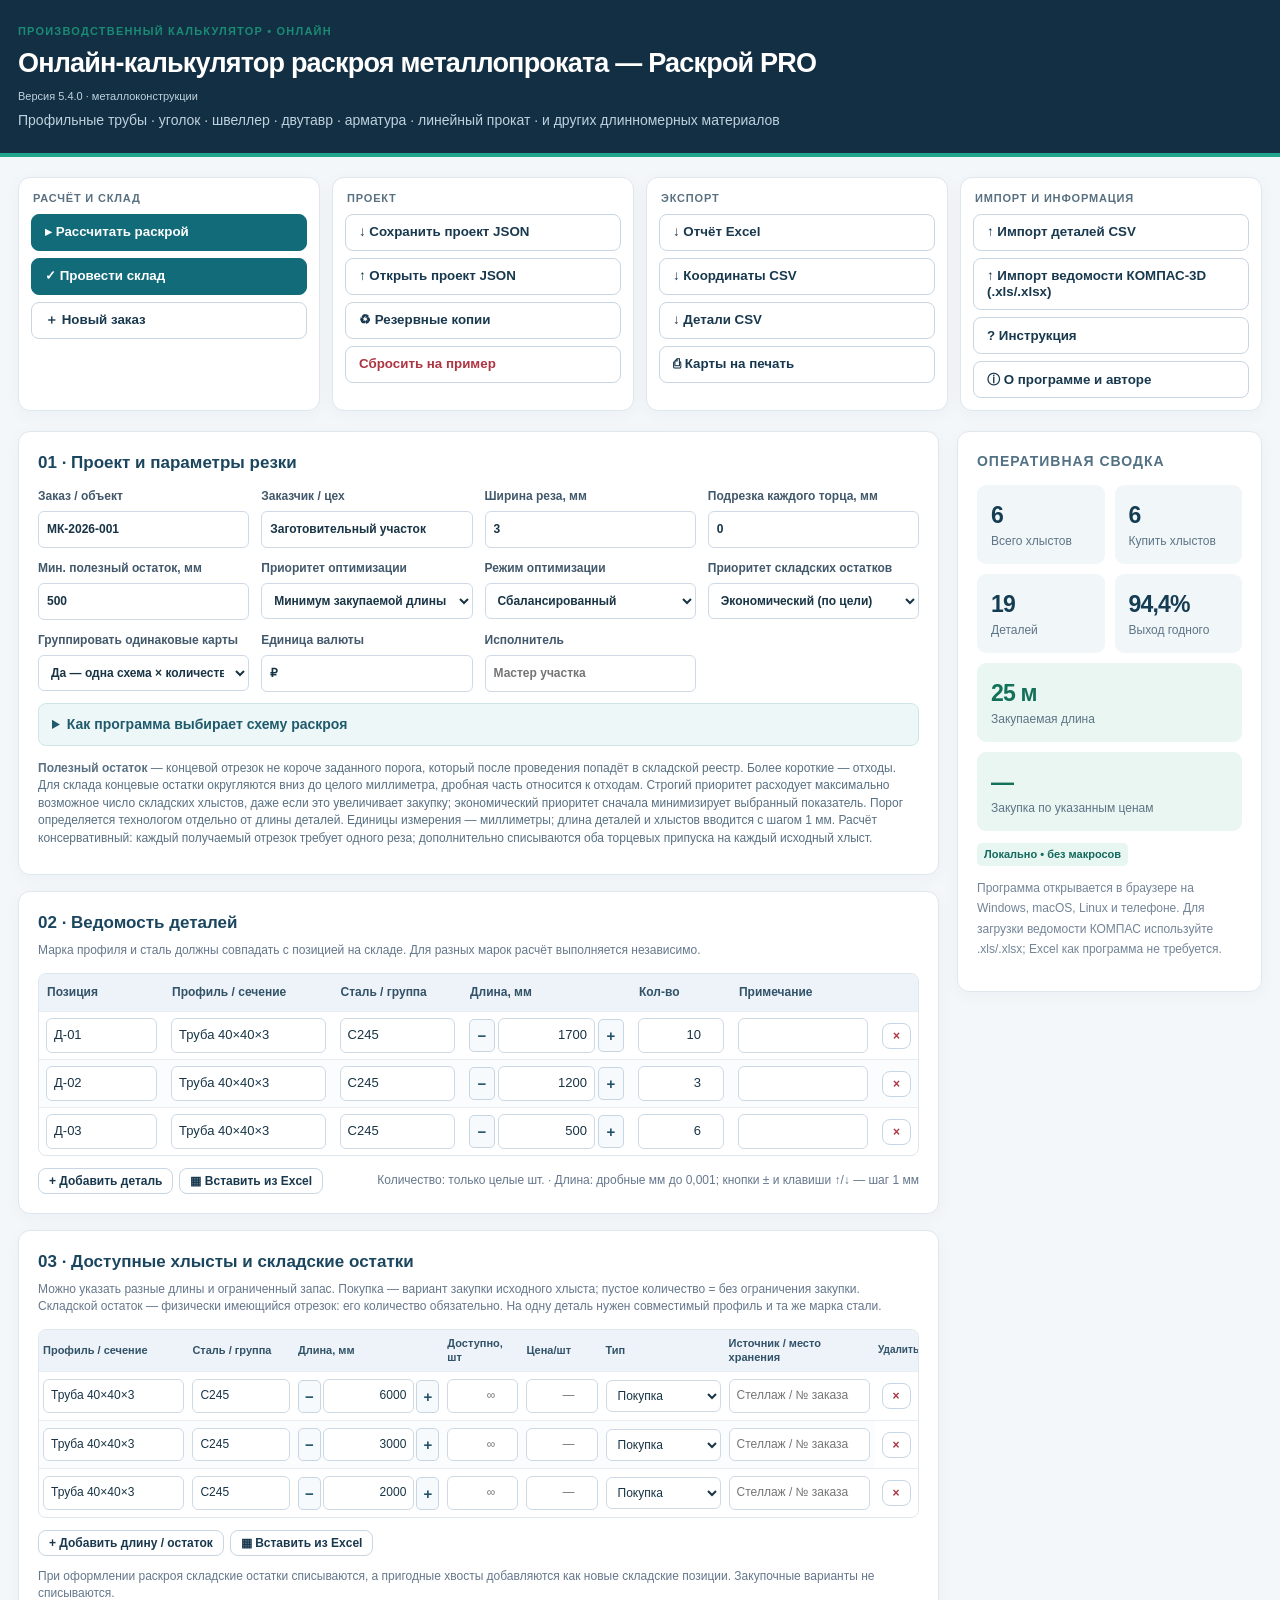
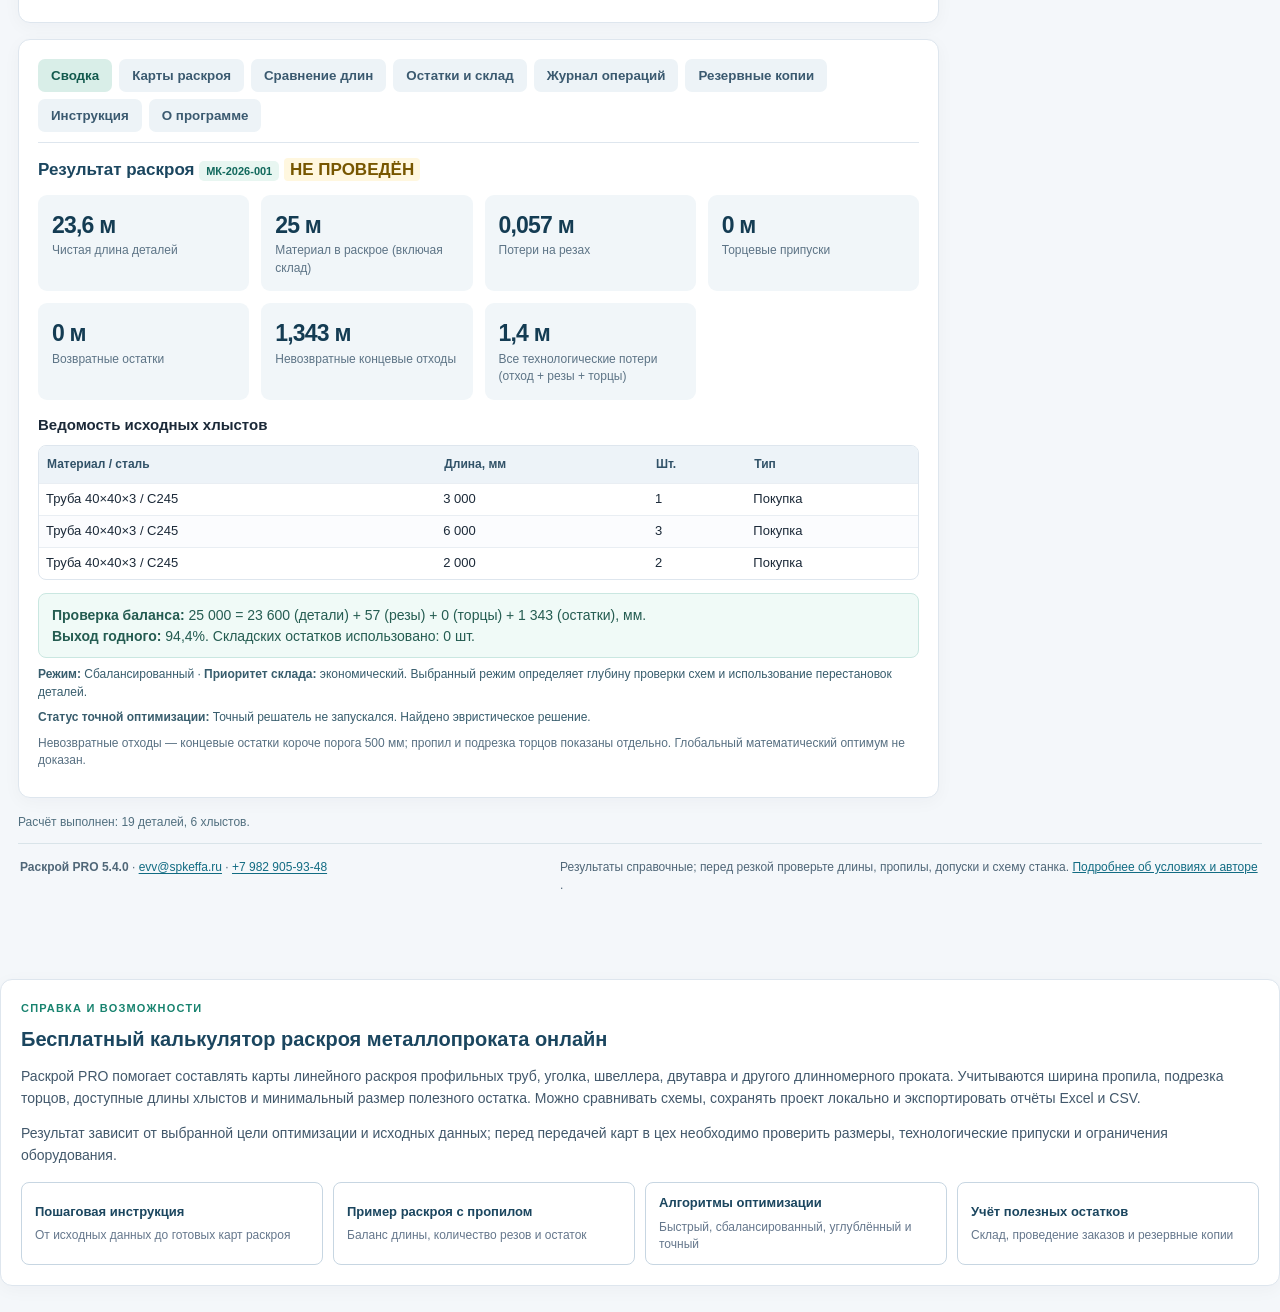
==== index.html @ c6273536 "feat(import): publish KOMPAS importer as v5.4.0 and update user instructions" ====
<!doctype html>
<html lang="ru">
<head>
<meta charset="utf-8">
<meta name="viewport" content="width=device-width,initial-scale=1">
<meta name="description" content="Бесплатный онлайн-калькулятор раскроя металлопроката: профильные трубы, уголок, швеллер, двутавр. Оптимизация резки, карты, учёт пропила и складских остатков.">
<meta name="robots" content="index,follow,max-image-preview:large">
<meta name="theme-color" content="#132f43">
<link rel="stylesheet" href="/css/kompas-import.css">
<link rel="canonical" href="https://raskroy.spk-effa.ru/">
<link rel="icon" href="/favicon.png" type="image/png" sizes="96x96">
<link rel="icon" href="/favicon.svg" type="image/svg+xml">
<link rel="shortcut icon" href="/favicon.ico">
<meta property="og:type" content="website">
<meta property="og:locale" content="ru_RU">
<meta property="og:site_name" content="Раскрой PRO">
<meta property="og:url" content="https://raskroy.spk-effa.ru/">
<meta property="og:title" content="Раскрой PRO — онлайн-калькулятор раскроя металлопроката">
<meta property="og:description" content="Бесплатный онлайн-калькулятор раскроя металлопроката: профильные трубы, уголок, швеллер, двутавр. Оптимизация резки, карты, учёт пропила и складских остатков.">
<meta name="twitter:card" content="summary">
<meta name="twitter:title" content="Раскрой PRO — онлайн-калькулятор раскроя металлопроката">
<meta name="twitter:description" content="Бесплатный онлайн-калькулятор раскроя металлопроката: профильные трубы, уголок, швеллер, двутавр. Оптимизация резки, карты, учёт пропила и складских остатков.">
<title>Раскрой PRO — онлайн-калькулятор раскроя металлопроката</title>
<script type="application/ld+json">{"@context":"https://schema.org","@type":"WebApplication","name":"Раскрой PRO — онлайн-калькулятор раскроя металлопроката","url":"https://raskroy.spk-effa.ru/","description":"Бесплатный онлайн-калькулятор раскроя металлопроката: профильные трубы, уголок, швеллер, двутавр. Оптимизация резки, карты, учёт пропила и складских остатков.","applicationCategory":"BusinessApplication","operatingSystem":"Любая операционная система с современным браузером","inLanguage":"ru-RU","isAccessibleForFree":true,"softwareVersion":"5.4.0","offers":{"@type":"Offer","price":"0","priceCurrency":"RUB"},"featureList":["Оптимизация линейного раскроя металлопроката","Карты раскроя и координаты резов","Учет пропила и подрезки торцов","Учет пригодных и непригодных остатков","Экспорт отчетов в Excel и CSV","Локальное сохранение проектов"]}</script>
<style>
:root{--bg:#f4f7fa;--panel:#fff;--ink:#1b2938;--muted:#65778c;--line:#dee6ee;--blue:#145d86;--blue2:#e9f3f9;--green:#0f7a61;--amber:#9a5d10;--red:#b1353e;--shadow:0 4px 18px #1b293809}
*{box-sizing:border-box}body{margin:0;font:14px/1.46 -apple-system,BlinkMacSystemFont,"Segoe UI",Arial,sans-serif;color:var(--ink);background:var(--bg)}
header{background:#132f43;color:white;padding:23px max(18px,calc((100vw - 1380px)/2));border-bottom:4px solid #20a68c}header h1{margin:0;font-size:27px;letter-spacing:-.8px}header p{margin:5px 0 0;color:#bfd1df}.shell{max-width:1380px;margin:auto;padding:20px 18px 70px}.toolbar{display:flex;flex-wrap:wrap;gap:8px;margin:0 0 18px}.btn{border:1px solid #c7d6e2;background:white;padding:9px 13px;border-radius:8px;cursor:pointer;color:#18384e;font-weight:600;white-space:nowrap;transition:.13s}.btn:hover{background:#eff5f9;border-color:#9db9c9}.btn.primary{background:#126b79;color:#fff;border-color:#126b79}.btn.primary:hover{background:#0b5663}.btn.danger{color:#ae3442}.btn.sm{padding:5px 10px;font-size:12px}.toolbar .sp{flex:1}.layout{display:grid;grid-template-columns:minmax(0,1fr) 305px;gap:18px}.main{min-width:0}.panel{background:var(--panel);border:1px solid var(--line);box-shadow:var(--shadow);border-radius:12px;padding:19px;margin-bottom:16px}.panel h2{font-size:17px;margin:0 0 12px;color:#1b465f}.panel h3{font-size:15px;margin:14px 0 9px}.muted{color:var(--muted)}.sub{font-size:12px;color:var(--muted);margin-top:-6px;margin-bottom:13px}.gridform{display:grid;grid-template-columns:repeat(4,minmax(0,1fr));gap:12px}label{display:block;color:#42586b;font-size:12px;font-weight:600}input,select{font:inherit;border:1px solid #cddae6;background:#fff;color:#183445;border-radius:6px;padding:9px 8px;width:100%;min-width:0;outline-color:#159e9e}label input,label select{margin-top:5px}input[type=number]{font-variant-numeric:tabular-nums}.tablewrap{overflow:auto;max-width:100%;border:1px solid var(--line);border-radius:8px}table{width:100%;border-collapse:collapse;white-space:nowrap;font-size:13px}th{padding:10px 8px;text-align:left;background:#edf3f8;color:#315268;font-weight:700;font-size:12px}td{padding:6px 7px;border-top:1px solid #e9eef3}td input,td select{padding:7px;min-width:70px}tr:nth-child(even) td{background:#fbfcfe}td .material{min-width:150px}td .grade{min-width:105px}.pos{min-width:100px}.tdnum{width:93px}.qty{width:86px}.w130{width:130px}.minicol{width:49px}td input[type=number]{text-align:right}.footerbar{display:flex;gap:12px;justify-content:space-between;align-items:center;margin-top:12px;flex-wrap:wrap}.info{border:1px solid #cae7e1;background:#f0faf7;padding:11px 13px;border-radius:8px;color:#245c51}.error{background:#fff2f2;border:1px solid #f0c7c7;color:#922c37;padding:11px 12px;border-radius:8px;margin:11px 0;white-space:pre-line}.warning{background:#fff7e9;border:1px solid #f0ddbc;color:#80510f;padding:11px 12px;border-radius:8px;margin:10px 0}.stats{display:grid;grid-template-columns:repeat(2,minmax(0,1fr));gap:10px}.stat{padding:14px;border-radius:9px;background:#f1f6f9}.stat .value{font-size:23px;font-weight:800;letter-spacing:-.8px;color:#143c53}.stat .cap{font-size:12px;color:#5d7486}.stat.wide{grid-column:span 2;background:#eaf6f1}.stat.wide .value{color:#137059}.sticky{position:sticky;top:12px;align-self:start}.tabs{display:flex;flex-wrap:wrap;gap:7px;border-bottom:1px solid var(--line);padding-bottom:10px;margin-bottom:15px}.tab{border:0;border-radius:7px;background:#edf3f7;color:#3b5a70;font-weight:650;padding:9px 13px;cursor:pointer}.tab.active{background:#d9eee8;color:#135a4e}.hide{display:none!important}.barcard{padding:14px 15px;border:1px solid #e2e9ef;border-radius:10px;margin:12px 0;background:#fff;break-inside:avoid}.barhead{display:flex;flex-wrap:wrap;justify-content:space-between;gap:8px;font-weight:700;margin-bottom:8px}.bar{display:flex;border-radius:6px;overflow:hidden;height:48px;background:#eef1f3;border:1px solid #a9b8c1}.segment{height:100%;display:flex;align-items:center;justify-content:center;color:white;font-size:11px;font-weight:700;border-right:1px solid #fff8;overflow:hidden;text-overflow:clip;white-space:nowrap;padding:0 2px}.segment.tail{background:repeating-linear-gradient(45deg,#a9b6bf,#a9b6bf 5px,#c2cbd2 5px,#c2cbd2 10px);color:#31414d}.segment.trim{background:#7b8997}.barfoot{color:#607486;font-size:12px;display:flex;flex-wrap:wrap;gap:14px;margin-top:7px}.grouphead{font-size:16px;margin:19px 0 7px;border-bottom:1px solid #e7edf2;padding-bottom:6px}.nowrap{white-space:nowrap}.smtext{font-size:12px}.note{margin:8px 0;color:#587082;font-size:12px}.tabPanel{min-height:100px}.legend{display:flex;gap:8px;flex-wrap:wrap;margin-top:12px}.chip{border:1px solid #d7e2ec;background:#f6f8fb;padding:5px 9px;border-radius:6px;font-size:12px}.righthead{font-size:14px;color:#527184;font-weight:700;text-transform:uppercase;letter-spacing:.07em}.sidefoot{font-size:12px;color:#738497;line-height:1.7;margin-top:12px}.comparison{margin-top:8px}.tablewrap td .ok{color:#0d7c59;font-weight:700}.tablewrap td .bad{color:#aa3343}.target{font-weight:700;color:#164f72}.kicker{color:#1a8b75;text-transform:uppercase;letter-spacing:1.2px;font-size:11px;font-weight:800;margin-bottom:5px}.insideActions{display:flex;gap:6px;align-items:center;flex-wrap:wrap}.empty{padding:25px;color:#778b98;text-align:center;border:1px dashed #cbd6de;border-radius:8px}.guide p{margin:8px 0}.guide li{margin:7px 0}.pill{display:inline-block;font-size:11px;color:#12695d;background:#e8f6f1;padding:2px 7px;border-radius:5px;font-weight:700}.printOnly{display:none}.warehousepanel{border-left:4px solid #18836f}.goodtag{background:#e6f7ee;color:#10694e;border-radius:5px;padding:3px 6px;font-weight:700;white-space:nowrap}.scraptag{background:#fbe9eb;color:#963c40;border-radius:5px;padding:3px 6px;font-weight:700;white-space:nowrap}.stocklog{margin-top:12px}.stocklog details{border:1px solid #dde5ee;border-radius:7px;padding:10px;margin:10px 0}.draftbadge{background:#fff7df;color:#775600;border-radius:4px;padding:2px 6px}.bookedbadge{background:#dff3e7;color:#137352;border-radius:4px;padding:2px 6px}.dangerhint{color:#8e2936}.miniheader{font-weight:750;color:#1c4a5b;margin:12px 0 5px}.actionrow{display:flex;gap:9px;flex-wrap:wrap;margin:12px 0}.lineinfo{font-size:12px;color:#4b6a7d}.barcard .barfoot span{max-width:100%;overflow-wrap:anywhere}#status{font-size:12px;color:#4c6677;margin:8px 0 0}.checkrow{display:flex;align-items:center;gap:8px}.checkrow input{width:auto}.divrow{display:flex;gap:10px;align-items:center;flex-wrap:wrap}.smallprint{font-size:11px;color:#677d8a}
dialog{max-width:min(800px,94vw);width:800px;border:1px solid #cfdee8;box-shadow:0 24px 70px #091c3480;border-radius:14px;padding:22px}dialog::backdrop{background:#091d33a8}.pasteform textarea{font:13px/1.5 Consolas,monospace;width:100%;resize:vertical;border:1px solid #cddae6;border-radius:7px;padding:10px;margin-top:6px}.pasteform h2{margin:0 0 10px}.cutcoords{margin:9px 0 5px}.cutcoords summary{font-weight:700;color:#1a617e;cursor:pointer}.repeat{background:#dcebef;color:#1b5e69;border-radius:5px;padding:2px 7px;font-weight:700}.barcard .barhead .subtle{font-size:12px;font-weight:400;color:#6b7f8d}.segment.cut{background:#d68b41;color:#51381b}.algorithmline{margin:8px 0;color:#385d6d;font-size:12px}
@media(max-width:1050px){.layout{grid-template-columns:1fr}.sticky{position:static}.stats{grid-template-columns:repeat(4,1fr)}.stat.wide{grid-column:span 2}.gridform{grid-template-columns:repeat(2,minmax(0,1fr))}}
@media(max-width:640px){.shell{padding:12px 9px 50px}header{padding:17px 13px}header h1{font-size:22px}.panel{padding:13px}.gridform{grid-template-columns:repeat(2,minmax(0,1fr))}.stats{grid-template-columns:repeat(2,1fr)}.toolbar{gap:6px}.toolbar .sp{display:none}.btn{padding:8px 10px;font-size:12px}.bar{height:40px}}
@media print{body{background:#fff;color:#000;font-size:11px}header,.toolbar,.side,.tabs,.inputpanel,.noprint,.footerbar{display:none!important}.shell{padding:0;max-width:none}.layout{display:block}.panel{box-shadow:none;border:0;padding:0;margin:0}.printOnly{display:block}.tabPanel{display:none!important}#panel-maps{display:block!important}.barcard{border:1px solid #bbb;padding:9px;break-inside:avoid}.bar{height:32px;print-color-adjust:exact;-webkit-print-color-adjust:exact}.barfoot{font-size:10px}.printPage{page-break-after:always}}


/* Locale-safe decimal length: text input accepts both comma and dot, +/- change by 1 mm. */
.length-stepper{display:flex;align-items:center;gap:3px;min-width:155px}
.length-stepper .tdnum{width:92px;min-width:70px;flex:1;text-align:right}
.length-stepper .len-step{border:1px solid #c7d6e2;background:#f6fafc;border-radius:5px;cursor:pointer;font-weight:700;color:#235369;width:26px;min-width:26px;height:33px;padding:0;line-height:1;font-size:15px}
.length-stepper .len-step:hover{background:#e5f4f1;border-color:#8fbeb3}
.length-stepper .len-step:focus-visible{outline:2px solid #159e9e;outline-offset:1px}

/* Раскрой PRO 5.1: упорядоченная панель и информационные разделы */
.toolbar{display:grid;grid-template-columns:repeat(4,minmax(0,1fr));gap:12px;margin:0 0 20px;align-items:stretch}
.toolbar-group{min-width:0;border:1px solid var(--line);background:white;border-radius:12px;padding:12px;box-shadow:var(--shadow);display:flex;flex-direction:column;gap:8px}
.toolbar-title{font-size:11px;font-weight:800;letter-spacing:.075em;text-transform:uppercase;color:#587080;padding:0 2px}
.toolbar-buttons{display:grid;grid-template-columns:1fr;grid-auto-rows:minmax(37px,auto);gap:7px}
.toolbar-buttons .btn{display:block;width:100%;min-width:0;text-align:left;white-space:normal;line-height:1.22;min-height:37px}
.mode-note{grid-column:span 2;align-self:end;background:#ecf6f7;border:1px solid #c8e4e5;border-radius:7px;padding:8px 11px;color:#3d5b64;font-size:11px;line-height:1.5}
.aboutgrid{display:grid;grid-template-columns:minmax(0,1fr) 275px;gap:24px;align-items:start}
.aboutgrid p{margin:10px 0;line-height:1.6}
.about-list{padding-left:20px}.about-list li{margin:8px 0}
.aboutside{min-width:0}.donation{border:1px solid #d6e8e3;border-radius:12px;background:#f5fbf9;padding:16px;text-align:center}.donation h3{margin:0 0 9px}.donation .sub{margin:7px 0 11px}.donate-qr{width:min(220px,100%);height:auto;aspect-ratio:1;object-fit:contain;background:white;padding:8px;border:1px solid #d9e4e9;border-radius:8px;display:block;margin:auto}
.contactline a,.aboutgrid a,.appfooter a{color:#126c83;text-underline-offset:2px}
.legal{background:#fff7ec;border:1px solid #ead4b0;border-radius:10px;padding:13px 17px;margin:20px 0 12px}.legal h3{margin:0 0 5px}.legal p{margin:0;line-height:1.7}
.appfooter{margin-top:12px;border-top:1px solid #d9e4e9;padding:15px 2px;color:#506778;font-size:12px;display:flex;justify-content:space-between;gap:18px;align-items:start;flex-wrap:wrap}
.appfooter p{margin:0;max-width:700px}.linklike{background:none;border:0;color:#126c83;text-decoration:underline;font:inherit;padding:0;cursor:pointer}
@media(max-width:1060px){.toolbar{grid-template-columns:repeat(2,minmax(0,1fr))}}
@media(max-width:650px){.toolbar{grid-template-columns:1fr;gap:8px}.toolbar-group{padding:10px}.toolbar-buttons{grid-template-columns:repeat(2,minmax(0,1fr))}.toolbar-buttons .btn{font-size:12px;padding:8px}.mode-note{grid-column:span 2}.aboutgrid{grid-template-columns:1fr}.donation{max-width:340px;margin:auto}}
@media(max-width:360px){.toolbar-buttons{grid-template-columns:1fr}}

/* Local backup control — isolated from print layout */
.backup-banner{background:#fff4de;border:1px solid #e1ba70;color:#67461a;padding:12px 16px;border-radius:9px;margin-bottom:14px;line-height:1.6}
.backup-row{border:1px solid #dce5ee;border-radius:9px;margin:8px 0;padding:12px;background:#fbfdff;display:flex;justify-content:space-between;align-items:center;gap:12px;flex-wrap:wrap}
.backup-row .backup-meta{font-size:12px;color:#65778c;margin-top:4px}
.backup-actions{display:flex;flex-wrap:wrap;gap:6px}
.backup-stats{font-size:12px;color:#526b7e;line-height:1.6}
.backup-stats strong{color:#20615c}
@media print{#storage-banner{display:none!important}}

/* v5.3.2: keep stock controls and delete action inside the card on desktop. */
.stock-table{table-layout:fixed;width:100%;min-width:840px}
.stock-table th,.stock-table td{padding:7px 4px}
.stock-table th{white-space:normal;line-height:1.24;font-size:11px}
.stock-table td input,.stock-table td select,.stock-table td .material,.stock-table td .grade,.stock-table td .w130,.stock-table td .tdnum,.stock-table td .qty{width:100%;min-width:0;font-size:12px}
.stock-table .length-stepper{width:100%;min-width:0;gap:2px}
.stock-table .length-stepper .tdnum{width:calc(100% - 52px);min-width:0;flex:1}
.stock-table .length-stepper .len-step{width:23px;min-width:23px}
.stock-table th:last-child,.stock-table td:last-child{position:sticky;right:0;z-index:2;text-align:center;background:#fff;box-shadow:-6px 0 9px -8px #617b90}
.stock-table th:last-child{background:#edf3f8;z-index:3;font-size:10px}
.stock-table td:last-child .btn{min-width:29px;padding:5px 7px}
.algorithm-help{background:#edf7f8;border:1px solid #cee5e9;border-radius:8px;padding:10px 13px;margin:11px 0 14px;color:#3b5d68}
.algorithm-help summary{cursor:pointer;color:#205b6c;font-weight:700}
.algorithm-help p{margin:10px 0 0;line-height:1.55;font-size:12px}
@media(max-width:900px){.stock-table{min-width:800px}}
</style>
<link rel="stylesheet" href="/css/seo-pages.css">
</head>
<body>
<header><div class="kicker">ПРОИЗВОДСТВЕННЫЙ КАЛЬКУЛЯТОР • ОНЛАЙН</div><h1>Онлайн-калькулятор раскроя металлопроката — Раскрой PRO</h1><p class="smallprint" style="color:#bfd1df">Версия 5.4.0 · металлоконструкции</p><p>Профильные трубы · уголок · швеллер · двутавр · арматура · линейный прокат · и других длинномерных материалов</p></header>
<div class="shell">
  <nav class="toolbar noprint" aria-label="Действия калькулятора">
    <div class="toolbar-group">
      <div class="toolbar-title">Расчёт и склад</div>
      <div class="toolbar-buttons">
        <button class="btn primary" id="solve">▸ Рассчитать раскрой</button>
        <button class="btn primary" id="book">✓ Провести склад</button>
        <button class="btn" id="neworder">＋ Новый заказ</button>
      </div>
    </div>
    <div class="toolbar-group">
      <div class="toolbar-title">Проект</div>
      <div class="toolbar-buttons">
        <button class="btn" id="save">↓ Сохранить проект JSON</button>
        <button class="btn" id="load">↑ Открыть проект JSON</button>
        <button class="btn" id="backups-button" data-tab="backups">♻ Резервные копии</button>
        <button class="btn danger" id="reset">Сбросить на пример</button>
      </div>
    </div>
    <div class="toolbar-group">
      <div class="toolbar-title">Экспорт</div>
      <div class="toolbar-buttons">
        <button class="btn" id="xlsx">↓ Отчёт Excel</button>
        <button class="btn" id="coords">↓ Координаты CSV</button>
        <button class="btn" id="csv">↓ Детали CSV</button>
        <button class="btn" id="print">⎙ Карты на печать</button>
      </div>
    </div>
    <div class="toolbar-group">
      <div class="toolbar-title">Импорт и информация</div>
      <div class="toolbar-buttons">
        <button class="btn" id="importcsv">↑ Импорт деталей CSV</button>
        <button class="btn" id="importkompas" type="button">↑ Импорт ведомости КОМПАС-3D (.xls/.xlsx)</button>
        <button class="btn" data-tab="guide">? Инструкция</button>
        <button class="btn" data-tab="about">ⓘ О программе и авторе</button>
      </div>
    </div>
  </nav>
  <div id="storage-banner" class="backup-banner noprint hide" role="alert"></div>
  <input type="file" id="file-json" accept="application/json,.json" hidden><input type="file" id="file-csv" accept="text/csv,.csv,.txt" hidden><input type="file" id="file-kompas" accept=".xls,.xlsx,application/vnd.ms-excel,application/vnd.openxmlformats-officedocument.spreadsheetml.sheet" hidden>
  <div class="layout">
  <div class="main">
    <section class="panel inputpanel"><h2>01 · Проект и параметры резки</h2>
    <div class="gridform">
      <label>Заказ / объект<input type="text" data-meta="order" placeholder="МК-2026-001"></label>
      <label>Заказчик / цех<input type="text" data-meta="client" placeholder="Цех металлоконструкций"></label>
      <label>Ширина реза, мм<input type="number" min="0" step="0.1" data-setting="kerf"></label>
      <label>Подрезка каждого торца, мм<input type="number" min="0" step="0.1" data-setting="trim"></label>
      <label>Мин. полезный остаток, мм<input type="number" min="0" step="1" data-setting="remnantMin"></label>
      <label>Приоритет оптимизации<select data-setting="objective"><option value="purchase">Минимум закупаемой длины</option><option value="cost">Минимум стоимости</option><option value="waste">Минимум невозвратных отходов</option></select></label>
      <label>Режим оптимизации<select data-setting="searchMode"><option value="quick">Быстрый</option><option value="balanced">Сбалансированный</option><option value="deep">Углублённый</option><option value="exact">Точный (малые задачи)</option></select></label>
      
      <label>Приоритет складских остатков<select data-setting="warehousePolicy"><option value="economic">Экономический (по цели)</option><option value="strict">Строгий (склад первым)</option></select></label>
      <label>Группировать одинаковые карты<select data-setting="groupMaps"><option value="yes">Да — одна схема × количество</option><option value="no">Нет — отдельная карта на хлыст</option></select></label>
      <label>Единица валюты<input data-setting="currency" type="text" placeholder="₽" maxlength="8"></label>
      <label>Исполнитель<input data-meta="author" type="text" placeholder="Мастер участка"></label>
    </div>
    <details class="algorithm-help"><summary>Как программа выбирает схему раскроя</summary>
      <p><b>Быстрый</b> — составляет несколько схем, сначала размещая длинные детали и заполняя свободное место.</p>
      <p><b>Сбалансированный</b> — дополнительно проверяет сочетания деталей, переносит их между хлыстами и пытается уменьшить расход материала.</p>
      <p><b>Углублённый</b> — сравнивает больше вариантов и частично пересобирает уже найденные схемы. Переносы и обмены запускаются автоматически для планов не более чем из 36 хлыстов; изменения принимаются только при улучшении выбранного показателя.</p>
      <p><b>Точный</b> — для небольших заказов проверяет все допустимые варианты в установленных пределах. Если проверка завершена полностью, программа отмечает, что оптимальный результат доказан. Иначе показывает лучший найденный план без такой гарантии.</p>
    </details>
    <div class="note"><b>Полезный остаток</b> — концевой отрезок не короче заданного порога, который после проведения попадёт в складской реестр. Более короткие — отходы. Для склада концевые остатки округляются вниз до целого миллиметра, дробная часть относится к отходам. Строгий приоритет расходует максимально возможное число складских хлыстов, даже если это увеличивает закупку; экономический приоритет сначала минимизирует выбранный показатель. Порог определяется технологом отдельно от длины деталей. Единицы измерения — миллиметры; длина деталей и хлыстов вводится с шагом 1 мм. Расчёт консервативный: каждый получаемый отрезок требует одного реза; дополнительно списываются оба торцевых припуска на каждый исходный хлыст.</div>
    </section>
    <section class="panel inputpanel"><h2>02 · Ведомость деталей</h2><div class="sub">Марка профиля и сталь должны совпадать с позицией на складе. Для разных марок расчёт выполняется независимо.</div>
      <div class="tablewrap"><table><thead><tr><th>Позиция</th><th>Профиль / сечение</th><th>Сталь / группа</th><th>Длина, мм</th><th>Кол-во</th><th>Примечание</th><th></th></tr></thead><tbody id="parts-body"></tbody></table></div>
      <div class="footerbar"><div class="insideActions"><button class="btn sm" id="addpart">+ Добавить деталь</button><button class="btn sm" id="pasteparts">▦ Вставить из Excel</button></div><span class="muted smtext">Количество: только целые шт. · Длина: дробные мм до 0,001; кнопки ± и клавиши ↑/↓ — шаг 1 мм</span></div>
    </section>
    <section class="panel inputpanel"><h2>03 · Доступные хлысты и складские остатки</h2><div class="sub">Можно указать разные длины и ограниченный запас. Покупка — вариант закупки исходного хлыста; пустое количество = без ограничения закупки. Складской остаток — физически имеющийся отрезок: его количество обязательно. На одну деталь нужен совместимый профиль и та же марка стали.</div>
      <div class="tablewrap stock-table-wrap"><table class="stock-table"><colgroup><col style="width:17%"><col style="width:12%"><col style="width:17%"><col style="width:9%"><col style="width:9%"><col style="width:14%"><col style="width:17%"><col style="width:5%"></colgroup><thead><tr><th>Профиль / сечение</th><th>Сталь / группа</th><th>Длина, мм</th><th>Доступно, шт</th><th>Цена/шт</th><th>Тип</th><th>Источник / место хранения</th><th>Удалить</th></tr></thead><tbody id="stock-body"></tbody></table></div>
      <div class="footerbar"><div class="insideActions"><button class="btn sm" id="addstock">+ Добавить длину / остаток</button><button class="btn sm" id="pastestocks">▦ Вставить из Excel</button></div><span class="muted smtext">При оформлении раскроя складские остатки списываются, а пригодные хвосты добавляются как новые складские позиции. Закупочные варианты не списываются.</span></div>
    </section>
    <section class="panel"><div class="tabs noprint"><button class="tab active" data-tab="summary">Сводка</button><button class="tab" data-tab="maps">Карты раскроя</button><button class="tab" data-tab="compare">Сравнение длин</button><button class="tab" data-tab="warehouse">Остатки и склад</button><button class="tab" data-tab="journal">Журнал операций</button><button class="tab" data-tab="backups">Резервные копии</button><button class="tab" data-tab="guide">Инструкция</button><button class="tab" data-tab="about">О программе</button></div>
      <div id="panel-summary" class="tabPanel"></div>
      <div id="panel-maps" class="tabPanel hide"></div>
      <div id="panel-compare" class="tabPanel hide"></div>
      <div id="panel-warehouse" class="tabPanel hide"></div>
      <div id="panel-journal" class="tabPanel hide"></div>
      <div id="panel-backups" class="tabPanel hide" aria-label="Локальные резервные копии">
        <h2>Резервные копии и восстановление</h2>
        <p class="sub">Копии хранятся в IndexedDB этого браузера для текущего адреса сайта, отдельно от рабочего проекта. Очистка данных сайта может удалить и эти копии.</p>
        <p id="backup-stats" class="backup-stats" aria-live="polite">Проверка локального хранилища…</p>
        <div class="actionrow noprint">
          <button type="button" class="btn primary" id="snapshot-now">＋ Создать резервную копию</button>
          <button type="button" class="btn" id="backup-export-current">↓ Скачать текущий JSON</button>
          <button type="button" class="btn" id="backup-refresh">↻ Обновить список</button>
        </div>
        <p class="note">Автоснимок создаётся после изменения данных (с небольшой задержкой), при открытии программы и перед важными операциями. Хранится до 12 автоматических и 20 защитных снимков. Для восстановления нажмите «Восстановить» напротив нужной даты.</p>
        <div id="backup-list" aria-live="polite"><p class="muted">Загрузка списка…</p></div>
        <div class="warning">Для долговременного хранения склада регулярно используйте «Скачать текущий JSON» и храните его на диске, SSD или в резервном облачном архиве. Копии этого браузера не синхронизируются с другими устройствами.</div>
      </div>
      <div id="panel-about" class="tabPanel hide" aria-labelledby="about-heading">
        <h2 id="about-heading">О программе «Раскрой PRO»</h2>
        <div class="aboutgrid">
          <div>
            <p>«Раскрой PRO» — бесплатный справочный калькулятор одномерного раскроя профильных труб, уголка, швеллера, двутавра, арматуры и другого линейного металлопроката. Вы можете составлять ведомости деталей, сравнивать варианты закупки, формировать карты резки, отслеживать полезные остатки и складские проводки.</p>
            <h3>Как устроены режимы оптимизации</h3>
            <ul class="about-list">
              <li><b>Быстрый:</b> несколько вариантов жадного заполнения хлыстов без динамической оптимизации и уплотнения.</li>
              <li><b>Сбалансированный:</b> расширяет поиск, подбирает сочетания размеров, переносит детали и уплотняет раскрой. Дробные миллиметры поддерживаются, но не во всех способах подбора.</li>
              <li><b>Углублённый:</b> рассматривает больше раскладок, обменивает детали между хлыстами и пересобирает часть схем. Улучшение принимается, только если найденный план лучше по выбранному показателю.</li><li><b>Точный:</b> для небольших задач последовательно проверяет возможные схемы. Если все варианты проверены, программа подтверждает оптимальность. При превышении ограничений расчёт остаётся приближённым.</li>
            </ul>
            <p class="smallprint"><b>Границы точного решения:</b> для одного покупного типоразмера и цели «минимум закупаемой длины» точный поиск проверяет до 28 деталей; для смешанных типоразмеров полный целочисленный перебор ограничен 13 деталями, 4 позициями и 3 вариантами заготовок. При достижении лимита времени или узлов результат помечается как недоказанный. Поддерживается точность исходных длин до 0,001 мм.</p><p class="smallprint">Оценка вариантов выполняется по выбранному приоритету: закупаемая длина, стоимость (если цены заполнены) или невозвратные отходы. Алгоритмы в большинстве режимов эвристические; математический минимум гарантируется только при явном статусе «Оптимальность доказана» в точном режиме.</p>
            <h3>Разработчик и обратная связь</h3>
            <p class="contactline">Телефон: <a href="tel:+79829059348">+7 982 905-93-48</a></p>
            <p class="contactline">Электронная почта: <a href="mailto:evv@spkeffa.ru">evv@spkeffa.ru</a></p>
            <p>Предложения и сообщения об ошибках можно отправлять на электронную почту разработчика.</p>
          </div>
          <div class="aboutside">
            <div class="donation">
              <h3>Поддержать разработку</h3>
              <p class="sub">Добровольный донат — отсканируйте QR-код или откройте страницу оплаты.</p>
              <a href="https://spasibomir.ru/pay/36264" target="_blank" rel="noopener noreferrer" aria-label="Перейти на страницу добровольного пожертвования"><img class="donate-qr" width="220" height="220" loading="lazy" src="[data-uri]" alt="QR-код для добровольной поддержки проекта"></a>
              <p><a href="https://spasibomir.ru/pay/36264" target="_blank" rel="noopener noreferrer">Перейти к донату</a></p>
              <p class="smallprint">Пожертвование не влияет на доступность или точность расчёта.</p>
            </div>
          </div>
        </div>
        <div class="legal" role="note"><h3>Условия использования и отказ от гарантий</h3><p>Калькулятор предоставляется на условиях «как есть» без каких-либо гарантий точности и бесперебойной работы. Полученные данные являются справочными. Пользователь самостоятельно проверяет результаты и несет полную ответственность за решения, принятые на их основе.</p></div>
        <p class="smallprint">Данные расчётов обрабатываются локально в браузере; проект можно сохранить или перенести через JSON. На серверы проекта расчёты не отправляются. Сторонний сайт пожертвований открывается только при переходе по ссылке.</p>
      </div>
      <div id="panel-guide" class="tabPanel guide hide"><h2>Как пользоваться</h2><ol>
      <li>Укажите номер заказа и параметры резки: фактическую толщину пропила, технологическую подрезку с каждого торца.</li>
      <li>Заполните ведомость деталей. У деталей одной группы должны быть одинаковые профиль и марка стали.</li>
      <li>Добавьте варианты исходных хлыстов (например, 6000 и 12000 мм), при необходимости складские остатки с ограниченным количеством.</li>
      <li>Нажмите <b>«Рассчитать раскрой»</b>. В «Сводке» проверьте потребность, коэффициент использования, отходы и закупку.</li>
      <li>Откройте «Карты раскроя». Видны координаты каждого реза от начала хлыста, длины деталей, последовательность и пригодность остатка. Одинаковые карты можно объединить.</li>
      <li>В «Сравнении длин» смотрите альтернативные расчёты отдельно для каждого доступного типоразмера.</li>
      <li>Для импорта ведомости КОМПАС-3D нажмите «Импорт ведомости КОМПАС-3D» и выберите файл .xls или .xlsx. Проверьте распознанные профиль, сталь, длину и количество перед переносом. Строки без достоверных данных импортируются только после ручного исправления.</li>\n      <li>Для вставки ведомости из Excel выделите диапазон и используйте кнопку «Вставить из Excel»: поддерживаются две колонки «Длина / Кол-во» либо полный набор полей. Столбцы должны быть разделены табуляцией.</li>
      <li>Выберите «Быстрый», «Сбалансированный» или «Углублённый» режим. Во вкладке «Сравнение длин» доступны отдельные сравнения трёх режимов.</li>
      <li>Откройте <b>«Остатки и склад»</b>: проверьте перечень пригодных отрезков (будущий склад) и отходов, а также расход складских хлыстов.</li>
      <li>Только после фактической резки нажмите <b>«Провести склад»</b>, подтвердите операцию. Остатки по плану (с округлением вниз до 1 мм) станут складскими позициями для следующих заказов, использованные складские отрезки будут списаны. Проверка физического выхода обязательна.</li>
      <li>Откройте <b>«Журнал операций»</b> и проверьте списания, приходы и отходы. Два раза провести один и тот же номер заказа нельзя.</li>
      <li>Откройте <b>«Резервные копии»</b> для создания снимка или восстановления проекта из IndexedDB. Перед опасными операциями копия делается автоматически. Храните отдельный JSON вне браузера.</li>
      <li>Сохраните <b>проект JSON</b> после проведения — это переносной архив склада вместе с журналом. При создании следующего заказа используйте <b>«Новый заказ (склад сохранить)»</b>.</li>
      <li>Выведите рабочие карты на принтер или сохраните Excel-отчёт (включая листы складских движений); проект можно открыть позднее.</li>
      </ol><h3>Что важно учитывать</h3><p>Расчёт применим к <b>одномерному линейному раскрою</b>. Не учитываются косые запилы, подготовка к сварке, ограничения последовательности станка, нестандартные захваты/зажимы и контроль геометрии — их учитывает технолог до выдачи карт в производство.</p>
      <p><b>Приоритет склада:</b> экономический режим минимизирует выбранную метрику, строгий режим лексикографически максимизирует число использованных складских хлыстов, затем минимизирует закупку/отходы. Строгий режим может оказаться дороже.</p><p><b>Алгоритм:</b> несколько стратегий эвристической упаковки, ограниченная динамическая оптимизация наполнения отдельного хлыста для целых миллиметров и локальное устранение лишних хлыстов. Глобальный математический минимум не гарантируется. Режимы отличаются глубиной поиска. Сбалансированный включает быстрые попытки, углублённый — оба предыдущих режима, точный — все предыдущие варианты; сравнение идёт по заданному приоритету.</p>
      <p><b>Конвенция пропила:</b> на каждую деталь списывается её длина плюс ширина одного реза; с каждого торца исходного хлыста дополнительно списывается одинаковый припуск. Погрешность длины и максимальный размер захвата не учитываются.</p>
      <p><b>Склад:</b> Пригодность остатка определяется установленным порогом длины, а не гарантированной пригодностью под любой будущий заказ. Проводка отражает <b>плановые</b> остатки; фактические обмеры перед фиксацией обязательно сверяет ответственный мастер. Закупочные длины — предложения для покупки, а не реальные остатки на складе. Для коллективной работы база/сервер не предусмотрены — один JSON-проект является единственным источником данных.</p>
      <p><b>Excel-отчёт:</b> это зафиксированный результат расчёта, а не макрос. Для изменения плана пересчитайте проект здесь и выгрузите новый файл. Полностью работает без подключения к интернету.</p>
      <p><b>Координаты:</b> начало детали отсчитывается после подрезки переднего торца, затем идёт её чистая длина и отдельный пропил. Для каждого изделия консервативно резервируется один пропил. После последнего пропила начинается полезный или непригодный концевой остаток; по правому торцу отдельно учитывается припуск. Реальные ограничения зажима, углов и точности необходимо проверить перед запуском резки.</p>
      <p><b>Данные:</b> остаются в вашем браузере (автосохранение, если разрешено настройками) и в файлах, которые вы сами экспортируете. Они не отправляются на сервер.</p>
      </div>
    </section>
    <div id="status" class="noprint"></div>
  </div>
  <aside class="side"><div class="panel sticky"><div class="righthead">Оперативная сводка</div><div class="stats" id="sidebar-stats" style="margin-top:13px"></div><div class="sidefoot"><span class="pill">Локально • без макросов</span><p>Программа открывается в браузере на Windows, macOS, Linux и телефоне. Для загрузки ведомости КОМПАС используйте .xls/.xlsx; Excel как программа не требуется.</p></div></div></aside>
  </div>
  <footer class="appfooter noprint"><div><b>Раскрой PRO 5.4.0</b> · <a href="mailto:evv@spkeffa.ru">evv@spkeffa.ru</a> · <a href="tel:+79829059348">+7 982 905-93-48</a></div><p>Результаты справочные; перед резкой проверьте длины, пропилы, допуски и схему станка. <button type="button" class="linklike" data-tab="about">Подробнее об условиях и авторе</button>.</p></footer>
</div>
<dialog id="pasteDialog" aria-label="Импорт таблицы из Excel">
 <form method="dialog" class="pasteform">
  <h2 id="pasteTitle">Вставить таблицу Excel</h2>
  <p class="sub">Скопируйте строки из Excel (Ctrl+C) и вставьте ниже (Ctrl+V). Поддерживаются колонки с заголовками, табуляция и CSV с разделителем «;».</p>
  <label>Вставляемые строки<textarea id="pasteText" rows="9" placeholder="Длина;Кол-во&#10;1700;10&#10;1200;3"></textarea></label>
  <div class="gridform"><label>Профиль по умолчанию<input id="pasteMaterial" placeholder="Труба 40×40×3"></label><label>Марка стали по умолчанию<input id="pasteGrade" placeholder="С245"></label><label>Действие<select id="pasteMode"><option value="replace">Заменить текущую таблицу</option><option value="append">Добавить к текущей</option></select></label></div>
  <p class="smallprint" id="pasteHint">Для двух столбцов укажите материал и марку стали выше. Для полного формата: Позиция / Профиль / Сталь / Длина / Количество / Примечание.</p>
  <div class="actionrow"><button class="btn primary" value="ok" id="applyPaste" type="button">Импортировать</button><button class="btn" value="cancel">Отмена</button></div>
 </form>
</dialog>
<dialog id="kompas-dialog" class="kompas-dialog" aria-label="Импорт ведомости КОМПАС-3D">
 <form method="dialog">
  <h2>Импорт ведомости КОМПАС-3D</h2>
  <p class="sub">Распознавание профиля, марки стали, длины L (мм) и количества из .xls/.xlsx. Все позиции можно проверить и исправить перед импортом.</p>
  <p id="kompas-status" role="status" aria-live="polite"></p>
  <div class="kompas-settings">
   <label>Лист Excel<select id="kompas-sheet"></select></label>
   <label>Действие<select id="kompas-mode"><option value="replace">Заменить текущую ведомость деталей</option><option value="append">Добавить к текущей ведомости</option></select></label>
  </div>
  <div id="kompas-rows" class="kompas-tablewrap" role="region" aria-label="Предпросмотр найденных деталей" tabindex="0"></div>
  <p id="kompas-summary" role="status" aria-live="polite"></p>
  <p class="kompas-safety">Строки, требующие проверки, не выбираются автоматически; позиции без линейного профиля исключаются. Сверьте количество, длины и марку стали с ведомостью. Данные файла обрабатываются в браузере. Для первого открытия Excel загружается библиотека SheetJS, после чего дальнейшая обработка локальная.</p>
  <div class="kompas-actions"><button class="btn primary" type="button" id="kompas-apply">Перенести выбранные детали</button><button class="btn" value="cancel">Отмена</button></div>
 </form>
</dialog>
<script src="/js/kompas-import.js"></script>
<script src="/js/kompas-ui.js"></script>
<script>
'use strict';
const $=s=>document.querySelector(s), $$=s=>[...document.querySelectorAll(s)];
const initial=()=>({version:7,bookedOrders:[],journal:[],lastBookedReport:null,meta:{order:'МК-2026-001',client:'Заготовительный участок',author:''},settings:{kerf:3,trim:0,remnantMin:500,objective:'purchase',searchMode:'balanced',warehousePolicy:'economic',groupMaps:'yes',currency:'₽'},parts:[{id:1,pos:'Д-01',material:'Труба 40×40×3',grade:'С245',length:1700,qty:10,note:''},{id:2,pos:'Д-02',material:'Труба 40×40×3',grade:'С245',length:1200,qty:3,note:''},{id:3,pos:'Д-03',material:'Труба 40×40×3',grade:'С245',length:500,qty:6,note:''}],stocks:[{id:11,material:'Труба 40×40×3',grade:'С245',length:6000,qty:'',price:'',kind:'new'},{id:12,material:'Труба 40×40×3',grade:'С245',length:3000,qty:'',price:'',kind:'new'},{id:13,material:'Труба 40×40×3',grade:'С245',length:2000,qty:'',price:'',kind:'new'}]});
// Versioned data format. Never silently discard unreadable or newer projects.
const DATA_SCHEMA=7, APP_RELEASE='5.4.0', STORAGE_KEY='cutting_pro_5';
let state, result=null, comparisons=[], modeComparisons=[];
let startupOriginal=null, startupLoadError='', startupLock=false, startupKey='';
function normalizeProject(input){
 if(!input || typeof input!=='object' || Array.isArray(input))throw Error('Корневой объект проекта не распознан.');
 const version=input.version===undefined?3:Number(input.version);
 if(!Number.isInteger(version)||version<1||version>DATA_SCHEMA)throw Error(version>DATA_SCHEMA?'Проект создан в более новой версии программы ('+version+'). Обновите калькулятор.':'Неподдерживаемая версия формата проекта.');
 if(!Array.isArray(input.parts)||!Array.isArray(input.stocks))throw Error('В проекте отсутствует ведомость деталей или склад.');
 if(input.parts.length>20000||input.stocks.length>20000)throw Error('Слишком большой файл проекта.');
 if(input.settings!==undefined&&(!input.settings||typeof input.settings!=='object'||Array.isArray(input.settings)))throw Error('Настройки проекта имеют неверный формат.');
 if(input.meta!==undefined&&(!input.meta||typeof input.meta!=='object'||Array.isArray(input.meta)))throw Error('Данные заказа имеют неверный формат.');
 if(input.bookedOrders!==undefined&&!Array.isArray(input.bookedOrders))throw Error('Неверный формат проведённых заказов.');
 if(input.journal!==undefined&&!Array.isArray(input.journal))throw Error('Неверный формат складского журнала.');
 if(input.lastBookedReport!==undefined && input.lastBookedReport!==null && (typeof input.lastBookedReport!=='object'||Array.isArray(input.lastBookedReport)))throw Error('Неверный формат последнего проведённого заказа.');
 for(const p of [...input.parts,...input.stocks])if(!p||typeof p!=='object'||Array.isArray(p))throw Error('Неверный формат строки ведомости.');
 const defaults=initial();
 return {...defaults,meta:{...defaults.meta,...(input.meta||{})},settings:{...defaults.settings,...(input.settings||{})},parts:input.parts,stocks:input.stocks,bookedOrders:input.bookedOrders||[],journal:input.journal||[],lastBookedReport:input.lastBookedReport||null,version:DATA_SCHEMA};
}
try{
 let raw=null;for(const key of [STORAGE_KEY,'cutting_pro_4','cutting_pro_3']){const val=localStorage.getItem(key);if(val!==null){raw=val;startupKey=key;break;}}
 if(raw!==null){startupOriginal=JSON.parse(raw);state=normalizeProject(startupOriginal);if(Number(startupOriginal.version||3)!==DATA_SCHEMA||startupKey!==STORAGE_KEY)startupLock=true;}
 else state=initial();
}catch(e){startupLoadError='Сохранённые данные не удалось безопасно загрузить: '+e.message;startupLock=true;state=initial();}
const esc=s=>String(s??'').replace(/[&<>"']/g,c=>({'&':'&amp;','<':'&lt;','>':'&gt;','"':'&quot;',"'":'&#39;'}[c]));
const num=x=>{if(x===null||x===undefined||String(x).trim()==='')return null;const v=Number(String(x).trim().replace(/\s/g,'').replace(',','.'));return Number.isFinite(v)?v:NaN};
const nfmt=(x,d=0)=>Number(x||0).toLocaleString('ru-RU',{maximumFractionDigits:d,minimumFractionDigits:d});
// Длины деталей и хлыстов можно вводить с точностью до 0,001 мм.
// Шаг стрелок в поле ввода остаётся 1 мм. Количество изделий — только целое.
const validLength=v=>Number.isFinite(v)&&v>0&&Number.isSafeInteger(Math.round(v*1000))&&Math.abs(v*1000-Math.round(v*1000))<1e-6;
const mf=x=>Number(x||0).toLocaleString('ru-RU',{maximumFractionDigits:3});const key=(m,g)=>JSON.stringify([String(m).trim().toLowerCase(),String(g).trim().toLowerCase()]);
const clampZero=x=>Math.max(0,Math.abs(x)<0.000001?0:x);
function putStatus(t,err=false){$('#status').textContent=t;$('#status').style.color=err?'#a33b43':'#516f7f'}
function persist(){
 if(startupLock)return false;
 try{localStorage.setItem(STORAGE_KEY,JSON.stringify(state));scheduleAutoSnapshot();return true;}
 catch(e){reportStorageIssue('Не удалось сохранить рабочий проект в localStorage: '+e.message);return false;}
}
const orderKey=()=>String(state.meta.order||'').trim().toLocaleLowerCase('ru-RU');
const alreadyBooked=()=>state.bookedOrders.includes(orderKey());
function flashBookState(){const b=$('#book');if(b){b.disabled=alreadyBooked()||!result;b.title=alreadyBooked()?'Этот номер заказа уже проведён в журнале':(!result?'Сначала рассчитайте раскрой':'Закрыть заказ по плановым остаткам');b.style.opacity=b.disabled?'.50':'1';}}
function inputs(){for(const el of $$('[data-meta]')){el.value=state.meta?.[el.dataset.meta]??''}for(const el of $$('[data-setting]')){el.value=state.settings?.[el.dataset.setting]??''}}
function renderParts(){const body=$('#parts-body');body.innerHTML=state.parts.map(p=>`<tr data-row-id="${p.id}" data-table="parts"><td><input class="pos" data-field="pos" value="${esc(p.pos)}" aria-label="Позиция"></td><td><input class="material" data-field="material" value="${esc(p.material)}" aria-label="Профиль"></td><td><input class="grade" data-field="grade" value="${esc(p.grade)}" aria-label="Сталь"></td><td><span class="length-stepper"><button class="len-step" type="button" data-step-length="-1" aria-label="Уменьшить длину на 1 мм">−</button><input class="tdnum" type="text" inputmode="decimal" autocomplete="off" spellcheck="false" data-field="length" aria-label="Длина в миллиметрах" value="${esc(p.length)}"><button class="len-step" type="button" data-step-length="1" aria-label="Увеличить длину на 1 мм">+</button></span></td><td><input class="qty" type="number" min="0" step="1" data-field="qty" value="${esc(p.qty)}"></td><td><input class="w130" data-field="note" value="${esc(p.note)}"></td><td><button class="btn sm danger" data-remove="parts" aria-label="Удалить деталь">×</button></td></tr>`).join('');}
function renderStocks(){const body=$('#stock-body');body.innerHTML=state.stocks.map(p=>`<tr data-row-id="${p.id}" data-table="stocks"><td><input class="material" data-field="material" value="${esc(p.material)}"></td><td><input class="grade" data-field="grade" value="${esc(p.grade)}"></td><td><span class="length-stepper"><button class="len-step" type="button" data-step-length="-1" aria-label="Уменьшить длину на 1 мм">−</button><input class="tdnum" type="text" inputmode="decimal" autocomplete="off" spellcheck="false" data-field="length" aria-label="Длина в миллиметрах" value="${esc(p.length)}"><button class="len-step" type="button" data-step-length="1" aria-label="Увеличить длину на 1 мм">+</button></span></td><td><input class="qty" type="number" min="0" step="1" data-field="qty" value="${esc(p.qty)}" placeholder="∞"></td><td><input class="tdnum" type="number" min="0" step="0.01" data-field="price" value="${esc(p.price)}" placeholder="—"></td><td><select class="w130" data-field="kind"><option value="new" ${p.kind==='new'?'selected':''}>Покупка</option><option value="remnant" ${p.kind==='remnant'?'selected':''}>Складской остаток</option></select></td><td><input class="w130" data-field="origin" value="${esc(p.origin||'')}" placeholder="Стеллаж / № заказа"></td><td><button class="btn sm danger" data-remove="stocks" aria-label="Удалить хлыст">×</button></td></tr>`).join('');}
function renderAll(){inputs();renderParts();renderStocks();if(!result){$('#panel-summary').innerHTML='<div class="empty">Заполните ведомость и нажмите «Рассчитать раскрой».</div>';$('#panel-maps').innerHTML='';$('#panel-compare').innerHTML='';renderWarehouse(null);renderJournal();renderSidebar(null)}}
function collect(){const settings=state.settings, parts=[], stocks=[];
for(const [idx,p] of state.parts.entries()){
 const length=num(p.length),qty=num(p.qty);if(qty===0||((qty===null)&&(length===0||length===null||String(p.material||'').trim()==='')))continue;
 if(!String(p.material||'').trim())throw Error(`Деталь ${idx+1}: заполните профиль / сечение.`);
 if(!validLength(length))throw Error(`Деталь ${idx+1}: длина должна быть положительной, допускается до 3 знаков после запятой (шаг кнопок ± и клавиш ↑/↓ — 1 мм).`);
 if(!Number.isSafeInteger(qty)||qty<=0)throw Error(`Деталь ${idx+1}: количество должно быть целым положительным числом.`);
 parts.push({...p,length,qty,material:p.material.trim(),grade:String(p.grade||'').trim()});}
for(const [idx,p] of state.stocks.entries()){
 const length=num(p.length),qty=num(p.qty),price=num(p.price);if(!String(p.material||'').trim()&&(length===null||length===0))continue;
 if(!String(p.material||'').trim())throw Error(`Хлыст ${idx+1}: укажите профиль / сечение.`);
 if(!validLength(length))throw Error(`Хлыст ${idx+1}: длина должна быть положительной, допускается до 3 знаков после запятой (шаг кнопок ± и клавиш ↑/↓ — 1 мм).`);
 if(qty!==null&&(!Number.isSafeInteger(qty)||qty<0))throw Error(`Хлыст ${idx+1}: доступное количество должно быть целым неотрицательным числом.`);
 if(price!==null&&(!Number.isFinite(price)||price<0))throw Error(`Хлыст ${idx+1}: цена должна быть неотрицательной.`);
 if(p.kind==='remnant'&&qty===null)throw Error(`Складской остаток ${idx+1}: обязательно укажите количество.`);
 stocks.push({...p,length,qty:qty===null?Infinity:qty,price,kind:p.kind==='remnant'?'remnant':'new',material:p.material.trim(),grade:String(p.grade||'').trim()});}
if(!parts.length)throw Error('Ведомость деталей пуста.');if(!stocks.length)throw Error('Добавьте хотя бы один исходный хлыст.');
const total=parts.reduce((a,p)=>a+p.qty,0);if(total>1800)throw Error(`Заявлено ${total} деталей. Для браузерного расчёта допускается не более 1800 штук в одном заказе; разбейте заказ на партии.`);
const kerf=num(settings.kerf),trim=num(settings.trim),remnantMin=num(settings.remnantMin);
for(const [name,val] of [['Ширина реза',kerf],['Подрезка торца',trim],['Порог остатка',remnantMin]])if(!Number.isFinite(val)||val<0)throw Error(`${name}: укажите неотрицательное число.`);
if(!Number.isSafeInteger(remnantMin))throw Error('Порог остатка: укажите целое число миллиметров (шаг 1 мм).');
if(!['cost','purchase','waste'].includes(settings.objective))throw Error('Неподдерживаемый вариант оптимизации.');
const missing=[...new Set(parts.filter(p=>!stocks.some(s=>key(p.material,p.grade)===key(s.material,s.grade))).map(p=>p.material+' / '+p.grade))];
if(missing.length)throw Error('Не найдены исходные хлысты для: '+missing.join('; '));
for(const p of parts){const ss=stocks.filter(s=>key(s.material,s.grade)===key(p.material,p.grade)&&s.qty!==0);if(!ss.some(s=>s.length-2*trim>=p.length+kerf-1e-8))throw Error(`Позиция ${p.pos||p.id} (${mf(p.length)} мм) не помещается ни в один доступный хлыст с учётом реза и подрезки.`);}
return{parts,stocks,kerf,trim,remnantMin,objective:settings.objective,searchMode:['quick','balanced','deep','exact'].includes(settings.searchMode)?settings.searchMode:'balanced',warehousePolicy:settings.warehousePolicy==='strict'?'strict':'economic'};}
function rng(seed){let x=seed|0;return()=>{x^=x<<13;x^=x>>>17;x^=x<<5;return (x>>>0)/4294967296}}
function pickPattern(pp,remaining,capacity,kerf,strategy,random){let best=null;
 for(let trial=0;trial<(pp.length<15?7:4);trial++){
  let ids=[...pp.keys()];if(trial===0)ids.sort((a,b)=>pp[b].length-pp[a].length);else if(trial===1)ids.sort((a,b)=>pp[a].length-pp[b].length);else if(trial===2)ids.sort((a,b)=>(pp[b].length+kerf)*(remaining[b]||0)-(pp[a].length+kerf)*(remaining[a]||0));else{ids.sort((a,b)=>pp[b].length-pp[a].length+(random()-.5)*(0.2+strategy*0.12)*Math.max(pp[a].length,pp[b].length))}
  const entries=[],usedQty=new Array(pp.length).fill(0);let left=capacity,used=0;
  for(const j of ids){let k=Math.min(remaining[j],Math.floor((left+1e-7)/(pp[j].length+kerf)));if(k>0){usedQty[j]=k;used+=k*(pp[j].length+kerf);left-=k*(pp[j].length+kerf);for(let q=0;q<k;q++)entries.push(j)}}
  if(!best||used>best.used+1e-7||(Math.abs(used-best.used)<1e-7&&entries.length>best.entries.length))best={entries,used,left,usedQty};
 }
 return best;}

// DP ищет плотное заполнение ОДНОГО хлыста с ограничениями количества.
// При дробных длинах или крупном объёме автоматически используется эвристика.
function pickPatternDP(pp,remaining,capacity,kerf){
 const cap=Math.floor(capacity+1e-8);
 if(cap<1||cap>16000||pp.length>30||!Number.isInteger(kerf)||!Number.isInteger(capacity))return null;
 const bundles=[];
 for(let j=0;j<pp.length;j++){
  const size=pp[j].length+kerf;
  if(!Number.isInteger(size)||size<=0)return null;
  let count=Math.min(remaining[j],Math.floor(cap/size)),power=1;
  while(count>0){const q=Math.min(power,count);bundles.push({j,q,size:q*size});count-=q;power*=2;}
 }
 if(!bundles.length||bundles.length>95)return null;
 const parent=new Int32Array(cap+1).fill(-1),via=new Int16Array(cap+1);parent[0]=-2;
 for(let i=0;i<bundles.length;i++){
  const b=bundles[i];for(let x=cap;x>=b.size;x--){if(parent[x]===-1&&parent[x-b.size]!==-1){parent[x]=x-b.size;via[x]=i;}}
 }
 let best=cap;while(best>0&&parent[best]===-1)best--;
 if(best===0)return null;
 const usedQty=new Array(pp.length).fill(0),entries=[];
 let x=best,safety=0;while(x>0){if(++safety>bundles.length)throw Error('Ошибка восстановления DP.');const b=bundles[via[x]];usedQty[b.j]+=b.q;for(let z=0;z<b.q;z++)entries.push(b.j);x=parent[x];}
 return{entries,used:best,left:capacity-best,usedQty};
}
function recalcBar(b,conf){b.pieceLength=b.entries.reduce((s,p)=>s+p.length,0);b.kerf=b.entries.length*conf.kerf;b.trim=conf.trim*2;b.tail=clampZero(b.stock.length-b.trim-b.pieceLength-b.kerf);return b;}
// Перенос деталей с последнего дорогого/неплотного хлыста на свободные места других.
// Итог оценивается той же целевой метрикой, что и исходный план.
function compactBars(input,config){
 if(input.length>160||input.length<2)return input;
 let bars=input.map(b=>({...b,entries:[...b.entries]}));
 for(let pass=0;pass<3;pass++){
  let changed=false;
  const indices=[...bars.keys()].sort((a,b)=>{
   const aa=bars[a],bb=bars[b];return (bb.stock.kind==='new'?bb.stock.length:0)-(aa.stock.kind==='new'?aa.stock.length:0)||bb.tail-aa.tail;
  });
  for(const idx of indices){const source=bars[idx],group=key(source.stock.material,source.stock.grade);
   const targets=bars.map((b,i)=>({b,i})).filter(t=>t.i!==idx&&key(t.b.stock.material,t.b.stock.grade)===group);
   if(!targets.length)continue;
   for(const descending of [true,false]){
    const clone=bars.map(b=>({...b,entries:[...b.entries]}));
    const move=[...source.entries].sort((a,b)=>descending?b.length-a.length:a.length-b.length);
    let ok=true;
    for(const p of move){const alloc=p.length+config.kerf;
     const fits=targets.filter(t=>clone[t.i].tail+1e-7>=alloc).sort((a,b)=>(clone[a.i].tail-alloc)-(clone[b.i].tail-alloc));
     if(!fits.length){ok=false;break;}
     const dest=clone[fits[0].i];dest.entries.push(p);recalcBar(dest,config);
    }
    if(ok){clone.splice(idx,1);const orig=summarize(bars,config),next=summarize(clone,config),prices=clone.every(b=>b.stock.kind==='remnant'||b.stock.price!==null);
     if(better(metric(next,config,prices),metric(orig,config,prices))){bars=clone;changed=true;break;}
    }
   }
   if(changed)break;
  }
  if(!changed)break;
 }
 return bars;
}

function rankCandidate(c,config,variant,missingPrices){const{stock,pattern}=c;const used=pattern.used;let paid=stock.kind==='remnant'?0:stock.length;let primary;
 if(config.objective==='cost'&&!missingPrices)primary=(stock.kind==='remnant'?0:stock.price)/used;
 else if(config.objective==='waste')primary=(stock.length-used)/used + (stock.kind==='remnant'?-0.16:0);
 else primary=paid/used + (stock.kind==='remnant'?-0.03:0);
 const tie=stock.length/used;const noise=(variant>0?((variant%4)-1.5)*0.00001*(stock.length/used):0);
 return primary+Math.max(0,tie-1)*((variant%3)*.002)+noise;}
function runGreedy(pp,ss,config,variant,seed,useDP=false){const random=rng(seed),remaining=pp.map(p=>p.qty),usedStock=new Map(),bars=[];let todo=remaining.reduce((a,b)=>a+b,0);
 const missingPrices=ss.some(s=>s.kind==='new'&&s.price===null);let safety=0;
 while(todo>0){if(++safety>2000)throw Error('Превышен предел числа хлыстов.');let opts=[];
  for(const stock of ss){if((usedStock.get(stock.id)||0)>=stock.qty)continue;const cap=stock.length-2*config.trim;
   if(cap<=0)continue;let pattern=pickPattern(pp,remaining,cap,config.kerf,variant,random);
   if(useDP){const dp=pickPatternDP(pp,remaining,cap,config.kerf);if(dp&&(!pattern||dp.used>pattern.used+1e-7))pattern=dp;}
   if(pattern&&pattern.entries.length)opts.push({stock,pattern,score:rankCandidate({stock,pattern},config,variant,missingPrices)});}
  if(!opts.length)throw Error(`Недостаточно доступных хлыстов для профиля «${pp[0]?.material||'—'}» (нехватка заготовок нужной длины либо ограничен склад).`);
  opts.sort((a,b)=>a.score-b.score||a.stock.length-b.stock.length);let selected=opts[0];
  if(variant%4===3&&opts.length>1&&opts[1].score<=opts[0].score*1.07)selected=opts[1];
  const pattern=selected.pattern;for(let i=0;i<pp.length;i++)remaining[i]-=pattern.usedQty[i];todo-=pattern.entries.length;
  usedStock.set(selected.stock.id,(usedStock.get(selected.stock.id)||0)+1);
  bars.push({stock:selected.stock,entries:pattern.entries.map(i=>pp[i]),pieceLength:pattern.entries.reduce((a,i)=>a+pp[i].length,0),kerf:pattern.entries.length*config.kerf,trim:config.trim*2,tail:clampZero(selected.stock.length-2*config.trim-pattern.used)});
 }
 return bars;}
// v5.2 — strategy ensemble. Every candidate is validated and scored against the same objective.
function summarize(bars,config){let pieceCount=0,raw=0,kerf=0,trim=0,stockLength=0,boughtLength=0,newBars=0,remnantsUsed=0,reusable=0,scrap=0,cost=0,priceKnown=true;
 for(const b of bars){pieceCount+=b.entries.length;raw+=b.pieceLength;kerf+=b.kerf;trim+=b.trim;stockLength+=b.stock.length;if(b.stock.kind==='new'){newBars++;boughtLength+=b.stock.length;if(b.stock.price===null)priceKnown=false;else cost+=b.stock.price;}else remnantsUsed++;if(b.tail>=config.remnantMin&&b.tail>0)reusable+=b.tail;else scrap+=b.tail;}
 return {pieceCount,raw,kerf,trim,stockLength,boughtLength,newBars,remnantsUsed,reusable,scrap,totalWaste:scrap+kerf+trim,cost:priceKnown?cost:null,tail:reusable+scrap,barCount:bars.length,efficiency:stockLength>0?raw/stockLength:0};}
function metric(s,config,costPossible){
 const objective=config.objective;let economic;
 if(objective==='cost'&&costPossible&&s.cost!==null)economic=[s.cost,s.boughtLength,s.scrap,s.barCount];
 else if(objective==='waste')economic=[s.scrap,s.boughtLength,s.stockLength,s.barCount];
 else economic=[s.boughtLength,s.stockLength,s.scrap,s.barCount];
 // Strict mode has a deliberately different lexicographic target: consume the
 // largest possible count of existing physical warehouse bars before saving money.
 return config.warehousePolicy==='strict'?[-s.remnantsUsed,...economic]:economic;
}
function better(a,b){if(!b)return true;for(let i=0;i<a.length;i++){const eps=Math.max(1e-6,Math.abs(b[i])*1e-9);if(a[i]<b[i]-eps)return true;if(a[i]>b[i]+eps)return false;}return false;}
function makeBar(stock,entries,config){return recalcBar({stock,entries:[...entries]},config);}
function cloneBars(bars){return bars.map(b=>({...b,entries:[...b.entries]}));}
function evaluate(bars,config,costPossible){return metric(summarize(bars,config),config,costPossible);}
function costKnown(ss){return ss.every(s=>s.kind==='remnant'||s.price!==null);}
function strictStockFirst(stock,config){return config.warehousePolicy==='strict'&&stock.kind==='remnant';}

// Local Search / Swap: relocate one part or exchange two parts, retaining only
// strictly better plans. This also permits cancelling the source bar when empty.
function localSearchSwap(input,config,costPossible,passes=2){
 if(input.length>36||input.length<2)return input;
 let bars=cloneBars(input),best=evaluate(bars,config,costPossible);
 for(let pass=0;pass<passes;pass++){
  let changed=false,tries=0;
  outer:for(let i=0;i<bars.length;i++)for(let j=0;j<bars.length;j++){
   if(i===j)continue;
   const from=bars[i],to=bars[j];
   for(let a=0;a<from.entries.length;a++){
    if(++tries>16000)break outer;
    const p=from.entries[a],required=p.length+config.kerf;
    if(to.tail+1e-7>=required){
     const trial=cloneBars(bars);trial[i].entries.splice(a,1);trial[j].entries.push(p);recalcBar(trial[j],config);
     if(trial[i].entries.length)recalcBar(trial[i],config);else trial.splice(i,1);
     const sc=evaluate(trial,config,costPossible);
     if(better(sc,best)){bars=trial;best=sc;changed=true;break outer;}
    }
    for(let b=0;b<to.entries.length;b++){
     if(++tries>16000)break outer;
     const q=to.entries[b],d=q.length-p.length;
     if(from.tail+1e-7<d||to.tail+1e-7< -d)continue;
     const trial=cloneBars(bars);trial[i].entries[a]=q;trial[j].entries[b]=p;
     recalcBar(trial[i],config);recalcBar(trial[j],config);
     const sc=evaluate(trial,config,costPossible);
     if(better(sc,best)){bars=trial;best=sc;changed=true;break outer;}
    }
   }
  }
  if(!changed)break;
 }
 return bars;
}

// Existing complete-bar compaction, followed by one-to-one local swaps.
function compactBars(input,config){
 if(input.length>160||input.length<2)return input;
 let bars=cloneBars(input);
 for(let pass=0;pass<3;pass++){
  let changed=false;
  const indices=[...bars.keys()].sort((a,b)=>{const aa=bars[a],bb=bars[b];return (bb.stock.kind==='new'?bb.stock.length:0)-(aa.stock.kind==='new'?aa.stock.length:0)||bb.tail-aa.tail;});
  for(const idx of indices){const source=bars[idx],group=key(source.stock.material,source.stock.grade);
   const targets=bars.map((b,i)=>({b,i})).filter(t=>t.i!==idx&&key(t.b.stock.material,t.b.stock.grade)===group);
   if(!targets.length)continue;
   for(const descending of [true,false]){
    const trial=cloneBars(bars),move=[...source.entries].sort((a,b)=>descending?b.length-a.length:a.length-b.length);
    let ok=true;
    for(const p of move){const alloc=p.length+config.kerf;
     const fits=targets.filter(t=>trial[t.i].tail+1e-7>=alloc).sort((a,b)=>(trial[a.i].tail-alloc)-(trial[b.i].tail-alloc));
     if(!fits.length){ok=false;break;}
     trial[fits[0].i].entries.push(p);recalcBar(trial[fits[0].i],config);
    }
    if(ok){trial.splice(idx,1);const prices=trial.every(b=>b.stock.kind==='remnant'||b.stock.price!==null);
     if(better(evaluate(trial,config,prices),evaluate(bars,config,prices))){bars=trial;changed=true;break;}}
   }
   if(changed)break;
  }
  if(!changed)break;
 }
 return bars;
}

function rankCandidate(c,config,variant,missingPrices){const{stock,pattern}=c,used=pattern.used;let paid=stock.kind==='remnant'?0:stock.length;let primary;
 if(config.objective==='cost'&&!missingPrices)primary=(stock.kind==='remnant'?0:stock.price)/used;
 else if(config.objective==='waste')primary=(stock.length-used)/used+(stock.kind==='remnant'?-0.16:0);
 else primary=paid/used+(stock.kind==='remnant'?-0.03:0);
 const tie=stock.length/used,noise=(variant>0?((variant%4)-1.5)*0.00001*(stock.length/used):0);
 if(strictStockFirst(stock,config))return -100+Math.min(99,tie)*0.01;
 if(config.warehousePolicy==='strict'&&stock.kind==='new')return Math.max(0,primary);
 return primary+Math.max(0,tie-1)*((variant%3)*.002)+noise;}
function runGreedy(pp,ss,config,variant,seed,useDP=false){const random=rng(seed),remaining=pp.map(p=>p.qty),usedStock=new Map(),bars=[];let todo=remaining.reduce((a,b)=>a+b,0);
 const missingPrices=ss.some(s=>s.kind==='new'&&s.price===null);let safety=0;
 while(todo>0){if(++safety>2000)throw Error('Превышен предел числа хлыстов.');let opts=[];
  for(const stock of ss){if((usedStock.get(stock.id)||0)>=stock.qty)continue;const cap=stock.length-2*config.trim;
   if(cap<=0)continue;let pattern=pickPattern(pp,remaining,cap,config.kerf,variant,random);
   if(useDP){const dp=pickPatternDP(pp,remaining,cap,config.kerf);if(dp&&(!pattern||dp.used>pattern.used+1e-7))pattern=dp;}
   if(pattern&&pattern.entries.length)opts.push({stock,pattern,score:rankCandidate({stock,pattern},config,variant,missingPrices)});}
  if(!opts.length)throw Error(`Недостаточно доступных хлыстов для профиля «${pp[0]?.material||'—'}» (нехватка заготовок нужной длины либо ограничен склад).`);
  opts.sort((a,b)=>a.score-b.score||a.stock.length-b.stock.length);let selected=opts[0];
  if(variant%4===3&&opts.length>1&&opts[1].score<=opts[0].score*1.07)selected=opts[1];
  const pattern=selected.pattern;for(let i=0;i<pp.length;i++)remaining[i]-=pattern.usedQty[i];todo-=pattern.entries.length;
  usedStock.set(selected.stock.id,(usedStock.get(selected.stock.id)||0)+1);
  bars.push(makeBar(selected.stock,pattern.entries.map(i=>pp[i]),config));
 }
 return bars;}

// A strict-policy construction that spends physical remnants one-by-one where
// possible, before buying full bars for remaining pieces. This is a candidate,
// not an unconditional override: available new-bar quotas must still be valid.
function runStrictRemnants(pp,ss,config){
 if(config.warehousePolicy!=='strict')return null;
 const remnants=ss.filter(s=>s.kind==='remnant'&&s.qty>0).sort((a,b)=>a.length-b.length);
 const purchases=ss.filter(s=>s.kind==='new'&&s.qty>0);
 if(!remnants.length)return null;
 const remaining=pp.map(p=>p.qty),bars=[];
 for(const stock of remnants){
  const qty=Math.min(stock.qty,remaining.reduce((a,b)=>a+b,0));
  for(let j=0;j<qty;j++){
   const candidates=pp.map((p,i)=>({p,i})).filter(x=>remaining[x.i]>0&&x.p.length+config.kerf<=stock.length-2*config.trim+1e-7)
    .sort((a,b)=>b.p.length-a.p.length);
   if(!candidates.length)break;
   const pick=candidates[0];remaining[pick.i]--;bars.push(makeBar(stock,[pick.p],config));
  }
 }
 const rest=pp.map((p,i)=>({...p,qty:remaining[i]})).filter(p=>p.qty>0);
 if(rest.length){if(!purchases.length)return null;
  const others=runGreedy(rest,purchases,config,0,0x143b14,true);bars.push(...others);
 }
 return bars;
}

// BFD: sort every required piece descending, best-fit within already-open bars,
// then open a new purchasable or stored bar if necessary.
function runBFD(pp,ss,config,variant=0){
 const total=pp.reduce((s,p)=>s+p.qty,0);if(total>650)return null;
 const pieces=pp.flatMap(p=>Array(p.qty).fill(p)).sort((a,b)=>b.length-a.length||String(a.id).localeCompare(String(b.id)));
 const bars=[],used=new Map(),missingPrices=ss.some(s=>s.kind==='new'&&s.price===null);
 for(const p of pieces){const required=p.length+config.kerf;
  let fits=bars.map((bar,i)=>({bar,i})).filter(x=>x.bar.tail+1e-7>=required);
  if(fits.length){fits.sort((a,b)=>{
    if(config.warehousePolicy==='strict'&&a.bar.stock.kind!==b.bar.stock.kind)return a.bar.stock.kind==='remnant'?-1:1;
    return (a.bar.tail-required)-(b.bar.tail-required);
   });bars[fits[0].i].entries.push(p);recalcBar(bars[fits[0].i],config);continue;}
  const choices=ss.filter(stock=>(used.get(stock.id)||0)<stock.qty&&stock.length-2*config.trim>=required-1e-7)
   .map(stock=>({stock,score:rankCandidate({stock,pattern:{used:required}},config,variant,missingPrices)}));
  if(!choices.length)throw Error('Недостаточно заготовок для BFD');
  choices.sort((a,b)=>a.score-b.score||a.stock.length-b.stock.length);
  const stock=choices[0].stock;used.set(stock.id,(used.get(stock.id)||0)+1);bars.push(makeBar(stock,[p],config));
 }
 return bars;
}

// Candidate patterns: greedy, constrained-DP, seeded fills; later used by Beam.
function generatePatterns(pp,remaining,capacity,kerf,limit=14){
 const patterns=[],seen=new Set();
 function add(ids){if(!ids||!ids.length)return;const usedQty=new Array(pp.length).fill(0);let used=0;
  for(const j of ids){usedQty[j]++;used+=pp[j].length+kerf;if(usedQty[j]>remaining[j])return;}
  if(used>capacity+1e-7)return;
  const k=usedQty.join(',');if(seen.has(k))return;seen.add(k);
  patterns.push({entries:[...ids],usedQty,used,left:capacity-used});
 }
 const rnd=rng(0x54a31+pp.length*937);
 for(let trial=0;trial<7;trial++){const p=pickPattern(pp,remaining,capacity,kerf,trial,rnd);if(p)add(p.entries);}
 const dp=pickPatternDP(pp,remaining,capacity,kerf);if(dp)add(dp.entries);
 const indexes=[...pp.keys()].filter(i=>remaining[i]>0);
 for(const j of indexes){
  const req=pp[j].length+kerf;if(req>capacity+1e-7)continue;
  add([j]);
  for(const ascending of [true,false]){
   let left=capacity-req,ids=[j],rest=indexes.filter(i=>i!==j).sort((a,b)=>ascending?pp[a].length-pp[b].length:pp[b].length-pp[a].length);
   for(const k of rest){const q=Math.min(remaining[k],Math.floor((left+1e-7)/(pp[k].length+kerf)));
    for(let z=0;z<q;z++){ids.push(k);left-=pp[k].length+kerf;}}
   add(ids);
  }
 }
 patterns.sort((a,b)=>b.used-a.used||b.entries.length-a.entries.length);
 return patterns.slice(0,limit);
}

// Beam Search on bounded small/medium instances. Keeps several partial plans
// instead of a single greedy route; each expansion uses generated patterns.
function runBeam(pp,ss,config,width=5){
 const total=pp.reduce((s,p)=>s+p.qty,0);if(total>36||pp.length>9||ss.length>8)return null;
 const start={remaining:pp.map(p=>p.qty),used:new Array(ss.length).fill(0),bars:[],left:total};
 let frontier=[start],best=null,seen=new Set(),expansions=0;const pricePossible=costKnown(ss);
 function score(state){const s=summarize(state.bars,config),progress=total-state.left;
  // Heuristic ordering only, not a certificate: minimize purchased stock while
  // rewarding progress and (in strict mode) use of physical remnants.
  return (config.warehousePolicy==='strict'?-s.remnantsUsed*1e8:0)+s.boughtLength*100+state.left*8000+s.scrap*.01-progress*10;
 }
 for(let depth=0;depth<total&&frontier.length;depth++){
  const next=[];
  for(const node of frontier){
   if(node.left===0){if(!best||better(evaluate(node.bars,config,pricePossible),evaluate(best,config,pricePossible)))best=node.bars;continue;}
   for(let k=0;k<ss.length;k++){const stock=ss[k];if(node.used[k]>=stock.qty)continue;
    const cap=stock.length-2*config.trim;if(cap<=0)continue;
    for(const pattern of generatePatterns(pp,node.remaining,cap,config.kerf,Math.max(4,width))){
     if(++expansions>3500)break;
     const remaining=node.remaining.map((r,i)=>r-pattern.usedQty[i]),left=node.left-pattern.entries.length;
     const used=[...node.used];used[k]++;
     const bars=[...node.bars,makeBar(stock,pattern.entries.map(i=>pp[i]),config)];
     const child={remaining,used,bars,left};
     if(left===0){if(!best||better(evaluate(bars,config,pricePossible),evaluate(best,config,pricePossible)))best=bars;continue;}
     const signature=remaining.join(',')+'|'+used.join(',');
     if(seen.has(signature))continue;seen.add(signature);next.push(child);
    }
    if(expansions>3500)break;
   }
  }
  next.sort((a,b)=>score(a)-score(b));frontier=next.slice(0,width);
  if(expansions>3500)break;
 }
 return best;
}

// Ruin & Recreate: remove a small subset of bars and repack the same parts,
// while respecting stock quotas consumed by the untouched remainder.
function ruinRecreate(input,pp,ss,config,attempts=12,seed=12345){
 if(input.length<2||input.length>45)return input;
 let best=cloneBars(input),bestScore=evaluate(best,config,costKnown(ss));const rnd=rng(seed);
 for(let turn=0;turn<attempts;turn++){
  const count=Math.min(best.length,2+Math.floor(rnd()*Math.min(3,best.length-1)));
  const indexes=new Set();while(indexes.size<count)indexes.add(Math.floor(rnd()*best.length));
  const chosen=best.filter((_,i)=>indexes.has(i)),keep=best.filter((_,i)=>!indexes.has(i));
  const counts=new Map();for(const b of chosen)for(const p of b.entries)counts.set(p.id,(counts.get(p.id)||0)+1);
  const subset=pp.map(p=>({...p,qty:counts.get(p.id)||0})).filter(p=>p.qty>0);
  const used=new Map();for(const b of keep)used.set(b.stock.id,(used.get(b.stock.id)||0)+1);
  const available=ss.map(s=>({...s,qty:Number.isFinite(s.qty)?Math.max(0,s.qty-(used.get(s.id)||0)):Infinity})).filter(s=>s.qty>0);
  if(!available.length)continue;
  for(const method of [0,1]){
   try{const repack=method===0?runGreedy(subset,available,config,turn+3,0x991ba+turn*101,true):runBFD(subset,available,config,turn);
    if(!repack)continue;const trial=[...keep,...repack];
    const score=evaluate(trial,config,costKnown(ss));if(better(score,bestScore)){best=trial;bestScore=score;}
   }catch(e){/* a selected subset may be impossible with this packing order */}
  }
 }
 return best;
}

// Exact 1D bin-packing B&B. Proof is valid only for ONE purchasing stock
// specification, no warehouse remnants and the minimum purchased length goal.
function exactUniformBnB(pp,ss,config,incumbent){
 const total=pp.reduce((a,p)=>a+p.qty,0);
 if(ss.length!==1||ss[0].kind!=='new'||config.objective!=='purchase'||total>28)return null;
 const stock=ss[0],scale=1000;
 if([stock.length,config.kerf,config.trim,...pp.map(p=>p.length)].some(x=>Math.abs(x*scale-Math.round(x*scale))>1e-7))return null;
 const cap=Math.round((stock.length-2*config.trim)*scale);
 const pieces=pp.flatMap(p=>Array(p.qty).fill(p)).sort((a,b)=>b.length-a.length);
 const sizes=pieces.map(p=>Math.round((p.length+config.kerf)*scale));
 if(!Number.isSafeInteger(cap)||sizes.some(v=>!Number.isSafeInteger(v)||v<=0||v>cap))return null;
 const lower=Math.ceil(sizes.reduce((a,b)=>a+b,0)/cap),maxBars=incumbent.length;
 let best=cloneBars(incumbent),nodes=0,aborted=false;
 const start=Date.now(),limit=900,nodeLimit=240000;
 for(let k=lower;k<best.length;k++){
  const occupied=new Array(k).fill(0),groups=Array.from({length:k},()=>[]);
  let solution=null;
  function dfs(i){if(++nodes>nodeLimit||Date.now()-start>limit){aborted=true;return false;}
   if(i===pieces.length){solution=groups.filter(g=>g.length).map(g=>makeBar(stock,g,config));return true;}
   const len=sizes[i],seen=new Set();
   for(let b=0;b<k;b++){
    if(occupied[b]+len>cap)continue;
    if(seen.has(occupied[b]))continue;seen.add(occupied[b]);
    const wasEmpty=occupied[b]===0;occupied[b]+=len;groups[b].push(pieces[i]);
    if(dfs(i+1))return true;
    occupied[b]-=len;groups[b].pop();if(aborted)return false;if(wasEmpty)break;
   }
   return false;
  }
  if(dfs(0)&&solution){best=solution;}
  if(aborted)break;
 }
 return{bars:best,proven:!aborted,reason:aborted?'Превышен лимит времени или числа проверенных вариантов; лучший найденный план не имеет доказанного оптимума.':'Доказан минимум закупаемой длины для одного типоразмера хлыста.',nodes,method:'Branch & Bound (uniform)'};
}

// Exact pattern-based integer optimization (specialized cutting-stock IP),
// not a general-purpose MILP engine. Enumerates ALL bounded patterns for small
// jobs, then solves integer multiplicities by complete branch-and-bound DFS.
function exactIntegerPatterns(pp,ss,config,incumbent){
 const total=pp.reduce((s,p)=>s+p.qty,0);
 if(total>13||pp.length>4||ss.length>3)return null;
 const scale=1000,limitPatterns=540;
 if([config.kerf,config.trim,...pp.map(p=>p.length),...ss.map(s=>s.length)].some(x=>Math.abs(x*scale-Math.round(x*scale))>1e-7))return null;
 const options=[];let aborted=false,nodes=0;
 const started=Date.now(),maxTime=950,maxNodes=100000;
 for(let k=0;k<ss.length;k++){
  const stock=ss[k],cap=Math.round((stock.length-2*config.trim)*scale),sizes=pp.map(p=>Math.round((p.length+config.kerf)*scale));
  if(!Number.isSafeInteger(cap)||sizes.some(x=>!Number.isSafeInteger(x)))return null;
  const counts=new Array(pp.length).fill(0);
  function enumPattern(i,free,count){
   if(options.length>limitPatterns||Date.now()-started>maxTime){aborted=true;return;}
   if(i===pp.length){if(count>0)options.push({k,counts:[...counts]});return;}
   const max=Math.min(pp[i].qty,Math.floor(free/sizes[i]));
   for(let q=0;q<=max;q++){counts[i]=q;enumPattern(i+1,free-q*sizes[i],count+q);if(aborted)return;}
   counts[i]=0;
  }
  enumPattern(0,cap,0);
  if(aborted)break;
 }
 if(aborted)return{bars:incumbent,proven:false,reason:'Слишком много схем для полного целочисленного перебора.',nodes,method:'Integer patterns'};
 const optionsByPart=pp.map((_,j)=>options.filter(x=>x.counts[j]>0).sort((a,b)=>b.counts.reduce((s,n)=>s+n,0)-a.counts.reduce((s,n)=>s+n,0)));
 const remaining=pp.map(p=>p.qty),used=new Array(ss.length).fill(0),bars=[];
 let best=cloneBars(incumbent),bestScore=evaluate(best,config,costKnown(ss));
 function dfs(left){
  if(++nodes>maxNodes||Date.now()-started>maxTime){aborted=true;return;}
  if(left===0){const sc=evaluate(bars,config,costKnown(ss));if(better(sc,bestScore)){best=cloneBars(bars);bestScore=sc;}return;}
  const chosen=remaining.findIndex(n=>n>0);if(chosen<0)return;
  for(const option of optionsByPart[chosen]){
   if(aborted)return;
   const k=option.k;if(used[k]>=ss[k].qty)continue;
   if(option.counts.some((q,j)=>q>remaining[j]))continue;
   used[k]++;for(let j=0;j<pp.length;j++)remaining[j]-=option.counts[j];
   const entries=pp.flatMap((p,j)=>Array(option.counts[j]).fill(p));
   bars.push(makeBar(ss[k],entries,config));
   dfs(left-entries.length);
   bars.pop();for(let j=0;j<pp.length;j++)remaining[j]+=option.counts[j];used[k]--;
  }
 }
 dfs(total);
 return{bars:best,proven:!aborted,reason:aborted?'Лимит времени/узлов целочисленного перебора; оптимальность не доказана.':'Оптимальность доказана полным перебором целочисленных комбинаций схем.',nodes,method:'Integer patterns'};
}

function solveGroup(pp,ss,config){
 const count=pp.reduce((a,p)=>a+p.qty,0),mode=config.searchMode||'balanced';
 const attemptsFor=m=>m==='quick'?(count<=100?7:4):m==='deep'?(count<=100?30:count<=400?14:5):(count<=100?16:count<=400?9:4);
 const levels=mode==='quick'?['quick']:mode==='balanced'?['quick','balanced']:['quick','balanced','deep'];
 let best=null,bScore=null,lastErr=null,exactInfo=null;const canPrice=costKnown(ss);
 function candidate(bars){if(!bars||!bars.length)return;const sc=evaluate(bars,config,canPrice);if(better(sc,bScore)){best=cloneBars(bars);bScore=sc;}}
 // Baseline candidates guarantee later modes cannot discard a better previous result.
 for(const level of levels){for(let t=0;t<attemptsFor(level);t++){
  try{
   const useDP=level!=='quick'&&count<=180&&(level==='deep'?t%2===0:t%4===0);
   let bars=runGreedy(pp,ss,config,t,0x43fe2a+t*997+pp.length*31,useDP);
   if(level!=='quick'&&bars.length<=160)bars=compactBars(bars,config);
   candidate(bars);
  }catch(e){lastErr=e;}
 }}
 if(!best)throw lastErr||Error('Не удалось найти допустимый раскрой.');
 // Best Fit Decreasing contributes a distinct baseline on every search level.
 try{candidate(runBFD(pp,ss,config,0));}catch(e){}
 if(config.warehousePolicy==='strict'){try{candidate(runStrictRemnants(pp,ss,config));}catch(e){}}
 if(mode!=='quick'){
  if(best.length<=36){candidate(localSearchSwap(best,config,canPrice,mode==='balanced'?2:4));}
  const rr=ruinRecreate(best,pp,ss,config,mode==='balanced'?10:24,0x6104f+count*23);candidate(rr);
  candidate(compactBars(best,config));
 }
 if(mode==='deep'||mode==='exact'){
  try{candidate(runBeam(pp,ss,config,mode==='exact'?10:7));}catch(e){}
  candidate(ruinRecreate(best,pp,ss,config,32,0x1fac9));
  if(best.length<=36)candidate(localSearchSwap(best,config,canPrice,4));
 }
 if(mode==='exact'){
  // Proof scope is explicit and data dependent; large inputs get no certificate.
  let exact=exactUniformBnB(pp,ss,config,best);
  if(!exact)exact=exactIntegerPatterns(pp,ss,config,best);
  if(exact){candidate(exact.bars);exactInfo={proven:exact.proven,reason:exact.reason,nodes:exact.nodes,method:exact.method};}
  else exactInfo={proven:false,reason:'Задача превышает ограничения точного решателя; использованы эвристики.',nodes:0,method:'heuristics only'};
 }
 if(exactInfo)best.exactInfo=exactInfo;
 return best;
}

function solveAll(config,override=null){const groups=new Map();for(const p of config.parts){const k=key(p.material,p.grade);if(!groups.has(k))groups.set(k,{material:p.material,grade:p.grade,parts:[],stocks:[]});groups.get(k).parts.push(p)}for(const s of config.stocks){const g=groups.get(key(s.material,s.grade));if(g)g.stocks.push(s)}
 let bars=[],proofs=[];for(const g of groups.values()){let ss=g.stocks;if(override){const filter=override.get(key(g.material,g.grade));if(filter)ss=ss.filter(s=>filter.has(s.id));}
 if(!ss.length)throw Error(`Нет хлыстов для группы «${g.material} / ${g.grade}».`);const gbars=solveGroup(g.parts,ss,config);if(gbars.exactInfo)proofs.push({group:g.material+' / '+(g.grade||'не указана'),...gbars.exactInfo});bars.push(...gbars.map(b=>({...b,group:g.material+' / '+(g.grade||'не указана')})));}
 bars.forEach((b,i)=>b.no=i+1);const s=summarize(bars,config);return{bars,stats:s,config,proofs};}
function calcCompare(config){let out=[];const groups=new Map();for(const p of config.parts){let k=key(p.material,p.grade);if(!groups.has(k))groups.set(k,{parts:[],stocks:[]});groups.get(k).parts.push(p);}for(const s of config.stocks){const g=groups.get(key(s.material,s.grade));if(g)g.stocks.push(s);}
 for(const [k,g] of groups){for(const s of g.stocks){try{if(s.qty===0)throw Error('Нет в наличии');if(g.parts.some(p=>p.length+config.kerf>s.length-2*config.trim+1e-8))throw Error('Есть детали длиннее хлыста');const b=solveGroup(g.parts,[s],{...config,searchMode:config.searchMode==='exact'?'balanced':config.searchMode});const st=summarize(b,config);out.push({group:g.parts[0].material+' / '+(g.parts[0].grade||'—'),stock:s,stats:st});}catch(e){out.push({group:g.parts[0].material+' / '+(g.parts[0].grade||'—'),stock:s,error:e.message});}}
 }
 return out;}
function cellMetric(v,d=0){return v===null?'—':nfmt(v,d)}
function renderSidebar(s){$('#sidebar-stats').innerHTML=s?`<div class="stat"><div class="value">${nfmt(s.barCount)}</div><div class="cap">Всего хлыстов</div></div><div class="stat"><div class="value">${nfmt(s.newBars)}</div><div class="cap">Купить хлыстов</div></div><div class="stat"><div class="value">${nfmt(s.pieceCount)}</div><div class="cap">Деталей</div></div><div class="stat"><div class="value">${nfmt(s.efficiency*100,1)}%</div><div class="cap">Выход годного</div></div><div class="stat wide"><div class="value">${mf(s.boughtLength/1000)} м</div><div class="cap">Закупаемая длина</div></div><div class="stat wide"><div class="value">${s.cost===null?'—':nfmt(s.cost,2)+' '+esc(state.settings.currency||'₽')}</div><div class="cap">Закупка по указанным ценам</div></div>`:'<div class="empty" style="grid-column:span 2">Результаты появятся после расчёта.</div>';}
function niceTable(headers,rows){return '<div class="tablewrap"><table><thead><tr>'+headers.map(h=>'<th>'+h+'</th>').join('')+'</tr></thead><tbody>'+rows.map(r=>'<tr>'+r.map(c=>'<td>'+c+'</td>').join('')+'</tr>').join('')+'</tbody></table></div>';}
function renderSummary(r){const s=r.stats,c=r.config;
 const materialLen=c.parts.reduce((a,p)=>a+p.length*p.qty,0),specs=new Map();for(const b of r.bars){let k=[b.group,b.stock.length,b.stock.kind].join('|');specs.set(k,(specs.get(k)||0)+1)}
 const specsRows=[...specs].map(([k,n])=>{const [name,l,kind]=k.split('|');return[esc(name),mf(+l),n,kind==='remnant'?'Склад':'Покупка'];});
 const note=c.objective==='cost'&&c.stocks.some(x=>x.kind==='new'&&x.price===null)?'<div class="warning">Для оптимизации по стоимости не все цены указаны. Применена минимизация закупаемой длины; итоговая стоимость не рассчитывается.</div>':'';
 $('#panel-summary').innerHTML=`<h2>Результат раскроя <span class="pill">${esc(state.meta.order||'Без номера')}</span> ${alreadyBooked()?'<span class="bookedbadge">СКЛАД ПРОВЕДЁН</span>':'<span class="draftbadge">НЕ ПРОВЕДЁН</span>'}</h2>${note}
 <div class="gridform" style="margin:12px 0"><div class="stat"><div class="value">${mf(s.raw/1000)} м</div><div class="cap">Чистая длина деталей</div></div><div class="stat"><div class="value">${mf(s.stockLength/1000)} м</div><div class="cap">Материал в раскрое (включая склад)</div></div><div class="stat"><div class="value">${mf(s.kerf/1000)} м</div><div class="cap">Потери на резах</div></div><div class="stat"><div class="value">${mf(s.trim/1000)} м</div><div class="cap">Торцевые припуски</div></div><div class="stat"><div class="value">${mf(s.reusable/1000)} м</div><div class="cap">Возвратные остатки</div></div><div class="stat"><div class="value">${mf(s.scrap/1000)} м</div><div class="cap">Невозвратные концевые отходы</div></div><div class="stat"><div class="value">${mf(s.totalWaste/1000)} м</div><div class="cap">Все технологические потери (отход + резы + торцы)</div></div></div>
 <h3>Ведомость исходных хлыстов</h3>${niceTable(['Материал / сталь','Длина, мм','Шт.','Тип'],specsRows)}
 <div class="info" style="margin-top:13px"><b>Проверка баланса:</b> ${mf(s.stockLength)} = ${mf(s.raw)} (детали) + ${mf(s.kerf)} (резы) + ${mf(s.trim)} (торцы) + ${mf(s.tail)} (остатки), мм.<br><b>Выход годного:</b> ${nfmt(s.efficiency*100,1)}%. Складских остатков использовано: ${nfmt(s.remnantsUsed)} шт.</div>
 <p class="algorithmline"><b>Режим:</b> ${esc(({quick:"Быстрый",balanced:"Сбалансированный",deep:"Углублённый",exact:"Точный"})[c.searchMode]||c.searchMode)} · <b>Приоритет склада:</b> ${c.warehousePolicy==='strict'?'строгий (максимум складских хлыстов)':'экономический'}. Выбранный режим определяет глубину проверки схем и использование перестановок деталей.</p><p class="algorithmline"><b>Статус точной оптимизации:</b> ${r.proofs?.length?r.proofs.map(p=>esc(p.group)+': '+(p.proven?'<span class="ok">Оптимальность доказана</span>':'<span class="warning-inline">'+esc(p.reason||'Оптимальность не доказана')+'</span>')).join('; '):'Точный решатель не запускался. Найдено эвристическое решение.'}</p><p class="note">Невозвратные отходы — концевые остатки короче порога ${mf(c.remnantMin)} мм; пропил и подрезка торцов показаны отдельно. ${r.proofs?.length&&r.proofs.every(p=>p.proven)?'Для указанных групп математический оптимум по выбранной цели доказан.':'Глобальный математический оптимум не доказан.'}</p>`;
 }
const colorSet=['#1776A8','#1E987C','#A56B23','#7856AA','#BD5D60','#376C9A','#21828E','#6C8B39','#A45D9A','#387C6B'];
function colorFor(p){let hash=0;for(const c of String(p.pos))hash=(hash*31+c.charCodeAt(0))|0;return colorSet[Math.abs(hash)%colorSet.length];}
function cutCoordinates(b,config){
 const out=[];let x=config.trim;
 for(let i=0;i<b.entries.length;i++){
  const p=b.entries[i],start=x,end=x+p.length,cutEnd=end+config.kerf;
  out.push({seq:i+1,pos:p.pos,length:p.length,start,end,cutStart:end,cutEnd});x=cutEnd;
 }
 const tailEnd=b.stock.length-config.trim;
 if(x>tailEnd+0.00001)throw Error('Нарушение геометрического баланса карты №'+b.no);
 return {cuts:out,tailStart:x,tailEnd,tail:clampZero(tailEnd-x)};
}
function mapGroups(r){
 if(state.settings.groupMaps==='no')return r.bars.map(b=>({bar:b,nos:[b.no]}));
 const out=[],map=new Map();
 for(const b of r.bars){const k=JSON.stringify([b.group,b.stock.length,b.stock.kind,b.stock.id,b.entries.map(p=>[p.pos,p.length]),Math.round(b.tail*1000)/1000]);
  if(map.has(k))map.get(k).nos.push(b.no);else{const g={bar:b,nos:[b.no]};out.push(g);map.set(k,g);}}
 return out;
}
function renderMaps(r){
 const groups=mapGroups(r),cfg=r.config;
 let html=`<div class="printOnly"><h1>РАБОЧИЕ КАРТЫ РАСКРОЯ</h1><p>Заказ: ${esc(state.meta.order||'—')} · Цех: ${esc(state.meta.client||'—')} · Дата: ${new Date().toLocaleDateString('ru-RU')} · Исполнитель: ${esc(state.meta.author||'—')}</p><p>На каждый отрезок учтён один пропил ${mf(cfg.kerf)} мм, торцовка ${mf(cfg.trim)} мм с каждого конца.</p></div><h2 class="noprint">Карты раскроя: ${nfmt(groups.length)} схем / ${nfmt(r.bars.length)} хлыстов</h2>`;
 let last='';for(const group of groups){const b=group.bar,geom=cutCoordinates(b,cfg);
  if(last!==b.group){last=b.group;html+=`<h3 class="grouphead">${esc(last)}</h3>`;}
  const segments=[];
  if(cfg.trim>0)segments.push(`<div class="segment trim" style="flex:${cfg.trim}" title="Торцовка начала ${mf(cfg.trim)} мм"></div>`);
  for(const p of geom.cuts){const col=colorFor({pos:p.pos});segments.push(`<div class="segment" style="flex:${p.length};background:${col}" title="${esc(p.pos)} | от ${mf(p.start)} до ${mf(p.end)} мм">${p.length/b.stock.length>.065?esc(p.pos)+' '+mf(p.length):p.length/b.stock.length>.035?mf(p.length):''}</div>`);
   if(cfg.kerf>0)segments.push(`<div class="segment cut" style="flex:${cfg.kerf};min-width:1px" title="Пропил №${p.seq}: от ${mf(p.cutStart)} до ${mf(p.cutEnd)} мм"></div>`);
  }
  if(b.tail>0.000001)segments.push(`<div class="segment tail" style="flex:${b.tail}" title="Концевой остаток ${mf(b.tail)} мм">${b.tail/b.stock.length>.06?mf(b.tail):''}</div>`);
  if(cfg.trim>0)segments.push(`<div class="segment trim" style="flex:${cfg.trim}" title="Торцовка конца ${mf(cfg.trim)} мм"></div>`);
  const isRe=b.tail>=cfg.remnantMin&&b.tail>0;
  const coords=niceTable(['Рез №','Позиция','Начало детали, мм','Конец детали, мм','Пропил от, мм','Пропил до, мм'],geom.cuts.map(c=>[c.seq,esc(c.pos),mf(c.start),mf(c.end),mf(c.cutStart),mf(c.cutEnd)]));
  html+=`<article class="barcard"><div class="barhead"><div>Хлыст №${group.nos.join(', ')} · ${mf(b.stock.length)} мм <span class="pill">${b.stock.kind==='new'?'Покупка':'Со склада'}</span> ${group.nos.length>1?`<span class="repeat">× ${group.nos.length} одинаковых карт</span>`:''}</div><div class="muted">${nfmt(b.entries.length)} деталей / схему</div></div><div class="bar">${segments.join('')}</div><div class="barfoot"><span>Позиции: ${b.entries.map(p=>esc(p.pos)+' '+mf(p.length)).join(' + ')}</span><span>Пропил: ${nfmt(b.entries.length)} × ${mf(cfg.kerf)} мм</span><span>Торцовка: ${mf(b.trim)} мм</span><span class="target">Остаток: ${mf(b.tail)} мм — ${isRe?'полезный':'отход'}</span></div><details class="cutcoords"><summary>Координаты резов и последовательность</summary>${coords}<p class="note">Концевой остаток: ${mf(geom.tailStart)}–${mf(geom.tailEnd)} мм. После него — торцевая подрезка ${mf(cfg.trim)} мм.</p></details></article>`;
 }
 const leftovers=r.bars.filter(b=>b.tail>=cfg.remnantMin&&b.tail>0).map(b=>[b.no,esc(b.group),mf(b.tail),'1']);
 html+='<h3>Возвратные остатки для склада</h3>'+(leftovers.length?niceTable(['Хлыст №','Материал / сталь','Длина, мм','Шт'],leftovers):'<p class="muted">Нет пригодных остатков по установленному порогу.</p>');
 html+='<p class="smallprint">Координаты вычислены из принятой модели резки. Перед производством проверить длины, захваты, допуски, фактический пропил, технологическую подрезку и требования КМД.</p>';
 $('#panel-maps').innerHTML=html;
}
function exportCoordinatesCSV(){if(!result){calculate();if(!result)return;}
 const rows=[['Хлыст №','Профиль','Сталь','Исходная длина, мм','Рез №','Позиция','Длина детали, мм','Начало детали, мм','Конец детали, мм','Начало пропила, мм','Конец пропила, мм','Длина остатка, мм','Остаток пригоден']];
 for(const b of result.bars){const g=cutCoordinates(b,result.config);for(const c of g.cuts)rows.push([b.no,b.stock.material,b.stock.grade,b.stock.length,c.seq,c.pos,c.length,c.start,c.end,c.cutStart,c.cutEnd,b.tail,b.tail>=result.config.remnantMin?'Да':'Нет']);}
 downloadCSV('Координаты_резов_'+makeName(state.meta.order)+'.csv',rows);
}
function plannedMovements(r){
 const consumed=new Map(),produced=[],scrap=[];
 if(!r)return {consumed,produced,scrap,after:state.stocks.map(x=>({...x}))};
 for(const b of r.bars){
  if(b.stock.kind==='remnant')consumed.set(String(b.stock.id),(consumed.get(String(b.stock.id))||0)+1);
  // В склад поступают только целые миллиметры. Дробная часть хвоста — невозвратный остаток.
  const whole=Math.floor(b.tail+1e-7),fraction=Math.round((b.tail-whole)*1000)/1000;
  if(whole>=r.config.remnantMin&&whole>0){produced.push({bar:b.no,material:b.stock.material,grade:b.stock.grade,length:whole,qty:1,origin:'Заказ '+(state.meta.order||'—')+', хлыст №'+b.no});
   if(fraction>0)scrap.push({bar:b.no,material:b.stock.material,grade:b.stock.grade,length:fraction,qty:1,note:'Округление до 1 мм'});}
  else if(b.tail>0){scrap.push({bar:b.no,material:b.stock.material,grade:b.stock.grade,length:Math.round(b.tail*1000)/1000,qty:1});}
 }
 const after=state.stocks.map(x=>({...x}));
 for(const [id,qty] of consumed){const row=after.find(x=>String(x.id)===id);if(row){const old=num(row.qty);row.qty=Number.isInteger(old)?old-qty:0;}}
 for(const p of produced)after.push({...p,id:'preview-'+p.bar,kind:'remnant',price:'',note:'Из расчёта; не проведено'});
 return {consumed,produced,scrap,after};
}
function inventoryRows(stocks){return stocks.filter(x=>x.kind==='remnant').map(x=>[esc(x.material),esc(x.grade||'—'),mf(num(x.length)||0),nfmt(num(x.qty)||0),esc(x.origin||'—')]);}
function renderWarehouse(r){const target=$('#panel-warehouse');if(!target)return;
 const mv=plannedMovements(r);const cons=[...mv.consumed].map(([id,qty])=>{const st=(r?r.config.stocks:[]).find(s=>String(s.id)===id);return[esc(st?.material||'?'),esc(st?.grade||'—'),mf(st?.length||0),nfmt(qty),esc(st?.origin||'—')];});
 const returns=mv.produced.map(x=>[nfmt(x.bar),esc(x.material),esc(x.grade||'—'),mf(x.length),'<span class="goodtag">НА СКЛАД</span>']);
 const scrap=mv.scrap.map(x=>[nfmt(x.bar),esc(x.material),esc(x.grade||'—'),mf(x.length),'<span class="scraptag">ОТХОД</span>']);
 const re=mv.produced.reduce((a,x)=>a+x.length,0),sc=mv.scrap.reduce((a,x)=>a+x.length,0);
 let html='<h2>Складской баланс и статус обрезков</h2>';
 html+='<p class="sub">Полезность зависит от порога <b>'+(r?mf(r.config.remnantMin):'—')+' мм</b>. Таблица «после» — <b>прогноз до проведения</b>; проведение не выполняется автоматически.</p>';
 if(r){html+='<div class="gridform" style="margin:13px 0"><div class="stat"><div class="value">'+nfmt(mv.produced.length)+'</div><div class="cap">Пригодных обрезков, шт.</div></div><div class="stat"><div class="value">'+mf(re/1000)+' м</div><div class="cap">Плановый приход на склад</div></div><div class="stat"><div class="value">'+mf(sc/1000)+' м</div><div class="cap">Непригодные концевые отходы</div></div><div class="stat"><div class="value">'+mf(r.stats.totalWaste/1000)+' м</div><div class="cap">Отходы + резы + торцовка</div></div></div>';}
 html+='<h3>Остатки на складе сейчас</h3>'+(state.stocks.some(x=>x.kind==='remnant')?niceTable(['Профиль','Сталь','Длина, мм','Шт.','Источник / место'],inventoryRows(state.stocks)):'<p class="empty">На складе нет внесённых остатков.</p>');
 if(r){html+='<h3>Будет списано со склада</h3>'+(cons.length?niceTable(['Профиль','Сталь','Длина, мм','Шт.','Источник'],cons):'<p class="muted">Складские остатки в этом плане не используются.</p>');
 html+='<h3>Пригодные остатки — плановый приход</h3>'+(returns.length?niceTable(['Хлыст №','Профиль','Сталь','Длина, мм','Статус'],returns):'<p class="muted">Нет пригодных остатков при установленном пороге.</p>');
 html+='<h3>Непригодные концевые обрезки</h3>'+(scrap.length?niceTable(['Хлыст №','Профиль','Сталь','Длина, мм','Статус'],scrap):'<p class="muted">Концевых обрезков в отход нет.</p>');
 html+='<h3>'+(alreadyBooked()?'Склад после проведения':'Прогноз склада после подтверждения')+'</h3>'+niceTable(['Профиль','Сталь','Длина, мм','Шт.','Источник'],inventoryRows(alreadyBooked()?state.stocks:mv.after));
 html+='<div class="warning">До нажатия «Провести склад»  проверьте фактические длины отрезков после резки, маркировку и место хранения. Проводка применяет длины <b>по расчёту</b>. Если фактический остаток отличается, исправьте данные ведомости или внесите исправленный отрезок вручную после проведения.</div>';
 html+='<div class="actionrow"><button class="btn primary" id="book-panel" '+(alreadyBooked()?'disabled':'')+'>✓ Провести этот заказ по плану</button><button class="btn" id="download-inventory">↓ Склад в CSV</button></div>';
 } else html+='<p class="note">Выполните расчёт, чтобы увидеть движения склада.</p>';
 target.innerHTML=html;
 const b=$('#book-panel');if(b)b.onclick=bookStock;
 const d=$('#download-inventory');if(d)d.onclick=exportInventory;
}
function renderJournal(){const target=$('#panel-journal');if(!target)return;
 let html='<h2>Журнал проведённых заказов</h2><p class="sub">Журнал хранится вместе со складом в JSON-проекте. Для резервной копии нажмите «Сохранить проект» после каждой операции.</p>';
 if(!state.journal.length)html+='<div class="empty">Пока нет проведённых операций.</div>';
 else{const lines=[];for(const j of [...state.journal].reverse()){lines.push([esc(j.time),esc(j.order),nfmt(j.bars),nfmt(j.usedRemnants),nfmt(j.returned),mf(j.returnLength/1000)+' м',nfmt(j.scrapCount),mf(j.scrapLength/1000)+' м']);}
 html+=niceTable(['Дата / время','Заказ','Хлыстов','Списано со склада','Принято на склад','Полезная длина','Невозвратных','Невозвратная длина'],lines);
 html+='<h3>Движения по хлыстам</h3>';for(const j of [...state.journal].reverse().slice(0,20)){const body=(j.moves||[]).map(x=>[esc(x.type),esc(x.material),esc(x.grade||'—'),mf(x.length),nfmt(x.qty),esc(x.note||'—')]);html+=`<details><summary>${esc(j.order)} · ${esc(j.time)} — ${nfmt((j.moves||[]).length)} записей</summary>`+niceTable(['Операция','Профиль','Сталь','Длина, мм','Шт.','Основание'],body)+'</details>';}}
 html+='<div class="actionrow"><button id="download-journal" class="btn">↓ Журнал CSV</button></div>';target.innerHTML=html;$('#download-journal').onclick=exportJournal;
}
function stableReportSnapshot(r){return JSON.parse(JSON.stringify(r,(k,v)=>v===Infinity?'__INF__':v));}
function restoreReportSnapshot(r){if(!r)return null;return JSON.parse(JSON.stringify(r),(k,v)=>v==='__INF__'?Infinity:v);}
async function bookStock(){
 if(!result){putStatus('Сначала рассчитайте актуальный план.',true);return;}
 const order=String(state.meta.order||'').trim();if(!order){alert('Для проведения укажите уникальный номер заказа.');return;}
 if(alreadyBooked()){alert('Заказ «'+order+'» уже проведён. Для следующего заказа используйте новый номер.');return;}
 const mv=plannedMovements(result);
 for(const [id,q] of mv.consumed){const st=state.stocks.find(x=>String(x.id)===id);if(!st||st.kind!=='remnant'||(num(st.qty)||0)<q){alert('На складе уже недостаточно позиции '+id+'. Повторите расчёт.');return;}}
 const question=`Подтвердить проведение заказа «${order}» ПО ПЛАНУ?\n\nСписать складских отрезков: ${[...mv.consumed.values()].reduce((a,b)=>a+b,0)} шт.\nОприходовать полезных остатков: ${mv.produced.length} шт. (${mf(mv.produced.reduce((a,x)=>a+x.length,0))} мм).\nОтразить непригодные обрезки: ${mv.scrap.length} шт.\n\nПосле подтверждения сохраните JSON-проект. Это не фактический акт приёмки материала.`;
 if(!confirm(question))return;
 if(!await requiredSafetySnapshot('Перед проведением склада: '+order))return;
 const backup=JSON.parse(JSON.stringify(state.stocks));const moves=[];
 for(const [id,qty] of mv.consumed){const st=state.stocks.find(x=>String(x.id)===id);st.qty=(num(st.qty)||0)-qty;moves.push({type:'Расход со склада',material:st.material,grade:st.grade,length:num(st.length),qty,note:'Складская позиция '+id});}
 for(const p of mv.produced){let st=state.stocks.find(x=>x.kind==='remnant'&&key(x.material,x.grade)===key(p.material,p.grade)&&Math.abs((num(x.length)||0)-p.length)<0.00001 && String(x.origin||'')===p.origin);if(st)st.qty=(num(st.qty)||0)+1;else state.stocks.push({id:'R4-'+Date.now().toString(36)+'-'+p.bar+'-'+Math.floor(Math.random()*10000),material:p.material,grade:p.grade,length:p.length,qty:1,price:'',kind:'remnant',origin:p.origin});
 moves.push({type:'Приход полезного остатка',material:p.material,grade:p.grade,length:p.length,qty:1,note:'Хлыст №'+p.bar});}
 for(const p of mv.scrap)moves.push({type:'Невозвратный отход',material:p.material,grade:p.grade,length:p.length,qty:1,note:'Хлыст №'+p.bar});
 moves.push({type:'Потери на резах',material:'Все профили',grade:'',length:Math.round(result.stats.kerf*1000)/1000,qty:1,note:'Сумма длин пропилов'});
 moves.push({type:'Подрезка торцов',material:'Все профили',grade:'',length:Math.round(result.stats.trim*1000)/1000,qty:1,note:'Сумма торцевых припусков'});
 const entry={id:'J-'+Date.now(),time:new Date().toLocaleString('ru-RU'),order,orderKey:orderKey(),bars:result.stats.barCount,usedRemnants:[...mv.consumed.values()].reduce((a,b)=>a+b,0),returned:mv.produced.length,returnLength:mv.produced.reduce((a,x)=>a+x.length,0),scrapCount:mv.scrap.length,scrapLength:mv.scrap.reduce((a,x)=>a+x.length,0),moves,stockBefore:backup};
 state.journal.push(entry);state.bookedOrders.push(orderKey());state.lastBookedReport={orderKey:orderKey(),report:stableReportSnapshot(result)};
  renderStocks();renderSummary(result);renderMaps(result);renderWarehouse(result);renderJournal();renderSidebar(result.stats);flashBookState();persist();await saveBackup('После проведения склада: '+order,true).catch(reportBackupFailure);putStatus('Заказ '+order+' проведён. Полезных отрезков принято: '+mv.produced.length+' шт. Сохраните проект JSON для резервной копии.');switchTab('journal');
}
function downloadCSV(name,rows){download(name,new Blob(['\ufeff'+rows.map(r=>r.map(csvEscape).join(';')).join('\r\n')],{type:'text/csv;charset=utf-8'}));}
function exportInventory(){downloadCSV('Склад_остатков_'+makeName(state.meta.order)+'.csv',[['Профиль','Сталь','Длина мм','Количество шт','Источник / место хранения','ID позиции'],...state.stocks.filter(x=>x.kind==='remnant').map(x=>[x.material,x.grade,x.length,x.qty,x.origin||'',x.id])]);}
function exportJournal(){downloadCSV('Журнал_движений_'+makeName(state.meta.order)+'.csv',[['Заказ','Дата','Операция','Профиль','Сталь','Длина мм','Кол-во','Основание'],...state.journal.flatMap(j=>(j.moves||[]).map(m=>[j.order,j.time,m.type,m.material,m.grade,m.length,m.qty,m.note]))]);}
async function createNextOrder(){if(!confirm('Открыть новый заказ с текущими складскими остатками? Ведомость деталей будет очищена. Сначала сохраните JSON-проект.'))return;const next=prompt('Номер нового заказа (обязательно новый, не проведённый):','МК-2026-002');if(next===null)return;const k=String(next).trim().toLocaleLowerCase('ru-RU');if(!k||state.bookedOrders.includes(k)){alert('Укажите непустой уникальный номер заказа.');return;}if(!await requiredSafetySnapshot('Перед созданием заказа '+next.trim()))return;state.meta.order=next.trim();state.parts=[];state.lastBookedReport=null;result=null;comparisons=[];modeComparisons=[];renderAll();persist();await saveBackup('После создания заказа '+next.trim(),true).catch(reportBackupFailure);flashBookState();putStatus('Новый заказ создан. Склад сохранён, ведомость деталей очищена. Добавьте детали и рассчитайте раскрой.');switchTab('guide');}
function benchmarkModes(){
 try{const cfg=collect();modeComparisons=[];
  for(const mode of ['quick','balanced','deep','exact']){try{const r=solveAll({...cfg,searchMode:mode});modeComparisons.push({mode,stats:r.stats,proofs:r.proofs});}catch(e){modeComparisons.push({mode,error:e.message});}}
  renderCompare();switchTab('compare');putStatus('Сравнение режимов рассчитано. Основной раскрой и склад не изменены.');
 }catch(e){alert('Невозможно сравнить режимы: '+e.message);}
}
function renderCompare(){if(!comparisons.length){$('#panel-compare').innerHTML='<div class="empty">Нет данных для сравнения.</div>';return;}
 const rows=comparisons.map(x=>[esc(x.group),mf(x.stock.length),x.stock.kind==='remnant'?'Склад':'Покупка',x.error?'<span class="bad">—</span>':nfmt(x.stats.barCount),x.error?'—':mf(x.stats.boughtLength/1000),x.error?'—':nfmt(x.stats.efficiency*100,1)+'%',x.error?'—':mf(x.stats.tail/1000),x.error?'—':x.stats.cost===null?'—':nfmt(x.stats.cost,2)+' '+esc(state.settings.currency||'₽'),x.error?`<span class="bad">${esc(x.error)}</span>`:'<span class="ok">Рассчитано</span>']);
 const mr=modeComparisons.map(x=>[x.mode==='quick'?'Быстрый':x.mode==='balanced'?'Сбалансированный':x.mode==='deep'?'Углублённый':'Точный',x.error?'—':nfmt(x.stats.newBars),x.error?'—':mf(x.stats.boughtLength/1000),x.error?'—':mf(x.stats.totalWaste/1000),x.error?'—':x.stats.cost===null?'—':nfmt(x.stats.cost,2),x.error?esc(x.error):(x.mode==='exact'?(x.proofs?.length&&x.proofs.every(p=>p.proven)?'Оптимум доказан':'Не доказан'):'Готово')]);
 const modes='<h2>Сравнение алгоритмов</h2><p class="sub">Расчёты независимы. Величина «покупка» показывает длину покупных хлыстов; окончательный выбор делается в параметрах проекта и повторным расчётом.</p><button class="btn" id="benchmark">Сравнить все 4 режима</button>'+(modeComparisons.length?niceTable(['Алгоритм','Купить хлыстов','Купить, м','Невозвратные потери, м','Стоимость','Статус'],mr):'<p class="note">Нажмите кнопку для сравнения быстрых, сбалансированных, углублённых и точных расчётов.</p>');
 $('#panel-compare').innerHTML=modes+'<h2>Сравнение исходных длин</h2><p class="sub">Каждый вариант считается отдельно (в «Точном» режиме — сбалансированным алгоритмом для быстрого сравнения) — исключительно из хлыстов соответствующей строки склада. Основной план из «Сводки» может сочетать разные длины и складские остатки.</p>'+niceTable(['Материал','Хлыст, мм','Тип','Хлыстов','Купить, м','Выход','Остаток, м','Цена закупки','Статус'],rows)+'<p class="note">В таблице «остаток» включает возвратный и невозвратный концевой остаток, без пропила и подрезок.</p>';$('#benchmark').onclick=benchmarkModes;}
function calculate(){try{modeComparisons=[];const config=collect();result=solveAll(config);comparisons=calcCompare(config);renderSummary(result);renderMaps(result);renderCompare();renderSidebar(result.stats);renderWarehouse(result);renderJournal();flashBookState();persist();putStatus('Расчёт выполнен: '+nfmt(result.stats.pieceCount)+' деталей, '+nfmt(result.stats.barCount)+' хлыстов.');}catch(e){result=null;comparisons=[];$('#panel-summary').innerHTML='<div class="error">'+esc(e.message)+'</div>';$('#panel-maps').innerHTML='';$('#panel-compare').innerHTML='';renderSidebar(null);renderWarehouse(null);renderJournal();flashBookState();putStatus('Ошибка входных данных: '+e.message,true)}}
function switchTab(n){if(!result&&n!=='guide'&&n!=='journal'&&n!=='warehouse'&&n!=='about'&&n!=='backups')calculate();if(n==='backups')void renderBackups();$$('[data-tab]').forEach(b=>b.classList.toggle('active',b.dataset.tab===n));$$('.tabPanel').forEach(p=>p.classList.toggle('hide',p.id!=='panel-'+n));}
function download(name,blob){const a=document.createElement('a');const url=URL.createObjectURL(blob);a.href=url;a.download=name;document.body.appendChild(a);a.click();a.remove();setTimeout(()=>URL.revokeObjectURL(url),1200)}
const makeName=s=>String(s||'заказ').replace(/[\\/:*?"<>|]/g,'_').replace(/\s+/g,'_').slice(0,60);
function saveProject(){persist();downloadJSON(state);putStatus('Проект выгружен в JSON. Храните файл за пределами браузера.');}
function csvEscape(x){let s=String(x??'');return /[;\n\r"]/.test(s)?'"'+s.replace(/"/g,'""')+'"':s;}
function exportCSV(){const rows=[['Позиция','Профиль','Сталь','Длина, мм','Количество','Примечание'],...state.parts.map(p=>[p.pos,p.material,p.grade,p.length,p.qty,p.note])];download('Детали_'+makeName(state.meta.order)+'.csv',new Blob(['\ufeff'+rows.map(r=>r.map(csvEscape).join(';')).join('\r\n')],{type:'text/csv;charset=utf-8'}));}
function parseCSV(text){const lines=[];let row=[],field='',quoted=false;const peek=text.split(/\r?\n/).slice(0,12);const header=peek.find(x=>/позици/i.test(x)&&/длин/i.test(x))||peek.find(x=>/[;,\t]/.test(x))||peek[0]||'';const choices=[';','\t',','];const del=choices.sort((a,b)=>header.split(b).length-header.split(a).length)[0];
 for(let i=0;i<text.length;i++){const ch=text[i];if(ch==='"'){if(quoted&&text[i+1]==='"'){field+='"';i++}else quoted=!quoted;}else if(ch===del&&!quoted){row.push(field);field='';}else if((ch==='\n'||ch==='\r')&&!quoted){if(ch==='\r'&&text[i+1]==='\n')i++;row.push(field);if(row.some(s=>s.trim()))lines.push(row);row=[];field='';}else field+=ch;}
 row.push(field);if(row.some(s=>s.trim()))lines.push(row);return lines;}
async function importCSV(txt){
 const rows=parseCSV(txt.replace(/^\ufeff/,''));if(rows.length<2)throw Error('CSV должен содержать строку заголовка и минимум одну деталь.');
 const normal=x=>String(x||'').trim().toLowerCase().replace(/\s+/g,' ');
 const headIndex=rows.findIndex(r=>r.some(v=>normal(v).includes('позици'))&&r.some(v=>normal(v).includes('длин'))&&r.some(v=>normal(v).includes('колич')));
 if(headIndex<0)throw Error('Не найдены заголовки «Позиция», «Длина», «Количество». Сохраните лист ДЕТАЛИ в CSV UTF-8.');
 const hdr=rows[headIndex].map(normal),find=(a,fallback)=>{const i=hdr.findIndex(x=>a.some(t=>x.includes(t)));return i<0?fallback:i;};
 const indices={pos:find(['позици'],0),material:find(['профил','сечение','материал'],1),grade:find(['сталь','группа'],2),length:find(['длин'],3),qty:find(['колич','кол-во'],4),note:find(['примеч'],5)};
 const newParts=[];for(const [i,r] of rows.slice(headIndex+1).entries()){
  const val=k=>r[indices[k]]||'';
  if(!val('length').trim()&&!val('qty').trim())continue;
  newParts.push({id:Date.now()+i,pos:val('pos')||'Д-'+(i+1),material:val('material'),grade:val('grade'),length:val('length'),qty:val('qty'),note:val('note')});
 }
 if(!newParts.length)throw Error('В файле не найдено ни одной детали с длиной и количеством.');
 for(const [i,p] of newParts.entries())if(!validLength(num(p.length)))throw Error('CSV, строка '+(i+1)+': длина должна быть положительной (до 3 знаков после запятой).');
 if(!await requiredSafetySnapshot('Перед импортом деталей CSV'))return;state.parts=newParts;renderParts();persist();calculate();await saveBackup('После импорта CSV',true).catch(reportBackupFailure);}
// Не требующий библиотек генератор Excel .xlsx: ZIP (store) + Office Open XML.
function xml(s){return esc(s).replace(/\r/g,'&#13;').replace(/\n/g,'&#10;');}
function colName(n){let s='';while(n){n--;s=String.fromCharCode(65+n%26)+s;n=Math.floor(n/26)}return s;}
function sheetXML(rows){let out='<?xml version="1.0" encoding="UTF-8" standalone="yes"?><worksheet xmlns="http://schemas.openxmlformats.org/spreadsheetml/2006/main"><dimension ref="A1:'+colName(Math.max(...rows.map(r=>r.length)))+rows.length+'"/><sheetViews><sheetView workbookViewId="0"><pane ySplit="1" topLeftCell="A2" activePane="bottomLeft" state="frozen"/></sheetView></sheetViews><sheetFormatPr defaultRowHeight="18"/>';
 const cols=Math.max(...rows.map(r=>r.length));out+='<cols>';for(let c=0;c<cols;c++){let width=12;for(const row of rows){const v=row[c];if(v!==undefined&&v!==null)width=Math.max(width,Math.min(65,String(v).length+2));}out+=`<col min="${c+1}" max="${c+1}" width="${width}" customWidth="1"/>`;}out+='</cols><sheetData>';
 for(let r=0;r<rows.length;r++){const line=rows[r];out+=`<row r="${r+1}">`;for(let c=0;c<line.length;c++){let v=line[c];if(v===null||v===undefined||v==='')continue;const coord=colName(c+1)+(r+1),style=r===0?1:(typeof v==='number'?2:0);if(typeof v==='number'&&Number.isFinite(v))out+=`<c r="${coord}" s="${style}"><v>${v}</v></c>`;else out+=`<c r="${coord}" t="inlineStr" s="${style}"><is><t xml:space="preserve">${xml(String(v))}</t></is></c>`;}out+='</row>'}return out+'</sheetData><autoFilter ref="A1:'+colName(Math.max(...rows.map(r=>r.length)))+rows.length+'"/><pageMargins left="0.35" right="0.35" top="0.55" bottom="0.55" header="0.2" footer="0.2"/></worksheet>';}
const crcTable=(()=>{const table=new Uint32Array(256);for(let n=0;n<256;n++){let c=n;for(let k=0;k<8;k++)c=(c&1)?(0xEDB88320^(c>>>1)):(c>>>1);table[n]=c>>>0;}return table})();
function crc32(data){let crc=0xFFFFFFFF;for(const b of data)crc=crcTable[(crc^b)&255]^(crc>>>8);return(crc^0xFFFFFFFF)>>>0;}
function zipFiles(entries){const encoder=new TextEncoder(),locals=[],centrals=[];let offset=0;
 const pack=(size,fn)=>{const buf=new ArrayBuffer(size),v=new DataView(buf);fn(v);return new Uint8Array(buf)};
 for(const [path,contents] of entries){const name=encoder.encode(path),body=encoder.encode(contents),crc=crc32(body);
  const local=pack(30+name.length,v=>{v.setUint32(0,0x04034b50,true);v.setUint16(4,20,true);v.setUint16(6,0x0800,true);v.setUint16(8,0,true);v.setUint32(14,crc,true);v.setUint32(18,body.length,true);v.setUint32(22,body.length,true);v.setUint16(26,name.length,true);});local.set(name,30);locals.push(local,body);
  const central=pack(46+name.length,v=>{v.setUint32(0,0x02014b50,true);v.setUint16(4,20,true);v.setUint16(6,20,true);v.setUint16(8,0x0800,true);v.setUint16(10,0,true);v.setUint32(16,crc,true);v.setUint32(20,body.length,true);v.setUint32(24,body.length,true);v.setUint16(28,name.length,true);v.setUint32(42,offset,true);});central.set(name,46);centrals.push(central);offset+=local.length+body.length;}
 const centralSize=centrals.reduce((a,b)=>a+b.length,0),end=pack(22,v=>{v.setUint32(0,0x06054b50,true);v.setUint16(8,entries.length,true);v.setUint16(10,entries.length,true);v.setUint32(12,centralSize,true);v.setUint32(16,offset,true);});return new Blob([...locals,...centrals,end],{type:'application/vnd.openxmlformats-officedocument.spreadsheetml.sheet'});}
function exportXLSX(){if(!result){calculate();if(!result)return;}const r=result,s=r.stats,c=r.config;
 const sheets=[['Сводка',[
 ['РАСКРОЙ МЕТАЛЛОПРОКАТА — ОТЧЁТ','Значение','Ед.'],['Заказ',state.meta.order||'—',''],['Цех / заказчик',state.meta.client||'—',''],['Исполнитель',state.meta.author||'—',''],['Дата создания',new Date().toLocaleString('ru-RU'),''],['Ширина реза',c.kerf,'мм'],['Подрезка торца',c.trim,'мм / торец'],['Порог возвратного остатка',c.remnantMin,'мм'],['Политика склада',c.warehousePolicy==='strict'?'Строгая':'Экономическая',''],['Точный оптимум',r.proofs?.length&&r.proofs.every(p=>p.proven)?'Доказан':r.proofs?.length?'Не доказан':'Не проверялся',''],['Количество деталей',s.pieceCount,'шт'],['Деталей, чистая длина',s.raw,'мм'],['Использовано хлыстов',s.barCount,'шт'],['Купить хлыстов',s.newBars,'шт'],['Купить исходного проката',s.boughtLength,'мм'],['Использовано складских остатков',s.remnantsUsed,'шт'],['Суммарная длина хлыстов',s.stockLength,'мм'],['Потери при резке',s.kerf,'мм'],['Подрезка торцов',s.trim,'мм'],['Возвратные остатки',s.reusable,'мм'],['Невозвратные концевые отходы',s.scrap,'мм'],['Всего потерь (отходы + пропил + подрезка)',s.totalWaste,'мм'],['Статус заказа',alreadyBooked()?'Проведён':'Расчётный, не проведён',''],['Выход годного',Math.round(s.efficiency*10000)/100,'%'],['Стоимость новой закупки',s.cost===null?'Не все цены заданы':s.cost,state.settings.currency||'₽'],['Условие','Каждой детали соответствует один рез; обе подрезки на каждый хлыст.',''],['Алгоритм','Многопроходная эвристика; математический оптимум не гарантируется.',''],['Источник','Для перерасчёта откройте HTML-калькулятор и выполните расчёт заново.','']]],
 ['Детали',[['Позиция','Профиль / сечение','Марка стали','Длина, мм','Количество, шт','Всего, мм','Примечание'],...c.parts.map(p=>[p.pos,p.material,p.grade,p.length,p.qty,p.length*p.qty,p.note])]],
 ['Исходные хлысты',[['Профиль / сечение','Марка стали','Длина, мм','Количество доступно, шт','Цена за 1 шт','Тип','Источник / место'],...c.stocks.map(p=>[p.material,p.grade,p.length,Number.isFinite(p.qty)?p.qty:'Неограниченно',p.price===null?'':p.price,p.kind==='remnant'?'Складской остаток':'Покупка',p.origin||''])]],
 ['Карты раскроя',[['Хлыст №','Материал / сечение','Марка стали','Исходная длина, мм','Тип','Позиции / порядок резки','Деталей, шт','Чистый размер, мм','Пропил, мм','Подрезка, мм','Остаток, мм','Возвратный остаток'],...r.bars.map(b=>[b.no,b.stock.material,b.stock.grade,b.stock.length,b.stock.kind==='remnant'?'Склад':'Покупка',b.entries.map(p=>p.pos+' ['+mf(p.length)+']').join(' + '),b.entries.length,b.pieceLength,b.kerf,b.trim,b.tail,b.tail>=c.remnantMin?'Да':'Нет'])]],
 ['Координаты резов',[['Хлыст №','Профиль','Сталь','Исходная длина, мм','№ реза','Позиция','Чистая длина, мм','Начало детали, мм','Конец детали, мм','Пропил от, мм','Пропил до, мм','Остаток, мм'],...r.bars.flatMap(b=>cutCoordinates(b,c).cuts.map(x=>[b.no,b.stock.material,b.stock.grade,b.stock.length,x.seq,x.pos,x.length,x.start,x.end,x.cutStart,x.cutEnd,b.tail]))]],
 ['Остатки',[['Хлыст №','Профиль / сечение','Марка стали','Длина остатка, мм','Количество','Статус'],...r.bars.filter(b=>b.tail>0).map(b=>[b.no,b.stock.material,b.stock.grade,b.tail,1,b.tail>=c.remnantMin?'Вернуть на склад':'Отход'])]],
 ['Сравнение',[['Материал / сечение','Марка стали','Исходный хлыст, мм','Тип','Хлыстов, шт','Закупаемая длина, мм','Выход годного, %','Концевой остаток, мм','Стоимость','Результат'],...comparisons.map(x=>[x.stock.material,x.stock.grade,x.stock.length,x.stock.kind==='remnant'?'Склад':'Покупка',x.error?'':x.stats.barCount,x.error?'':x.stats.boughtLength,x.error?'':Math.round(x.stats.efficiency*10000)/100,x.error?'':x.stats.tail,x.error?'':x.stats.cost===null?'Цена неизвестна':x.stats.cost,x.error||'Рассчитано'])]],
 ['Склад текущий',[['Профиль','Сталь','Длина, мм','Количество, шт','Источник / место','ID'],...state.stocks.filter(x=>x.kind==='remnant').map(x=>[x.material,x.grade,num(x.length),num(x.qty)||0,x.origin||'',String(x.id)])]],
 ['Полезные остатки',[['Хлыст №','Профиль','Сталь','Длина, мм','Количество','Статус'],...plannedMovements(r).produced.map(x=>[x.bar,x.material,x.grade,x.length,1,'Пригоден / вернуть на склад'])]],
 ['Невозвратные отходы',[['Хлыст №','Профиль','Сталь','Длина обрезка, мм','Пропил по заказу, мм','Торцовка по заказу, мм'],...plannedMovements(r).scrap.map((x,i)=>[x.bar,x.material,x.grade,x.length,i===0?s.kerf:0,i===0?s.trim:0])]],
 ['Склад прогноз',[['Профиль','Сталь','Длина, мм','Количество, шт','Источник / место','Тип'],...(alreadyBooked()?state.stocks:plannedMovements(r).after).filter(x=>x.kind==='remnant').map(x=>[x.material,x.grade,num(x.length),num(x.qty)||0,x.origin||'',String(x.id).startsWith('preview-')?'Плановый приход':'Есть на складе'])]],
 ['Журнал операций',[['Заказ','Дата','Операция','Профиль','Сталь','Длина, мм','Количество, шт','Основание'],...state.journal.flatMap(j=>(j.moves||[]).map(x=>[j.order,j.time,x.type,x.material,x.grade,x.length,x.qty,x.note]))]]];
 const entries=[];entries.push(['[Content_Types].xml','<?xml version="1.0" encoding="UTF-8" standalone="yes"?><Types xmlns="http://schemas.openxmlformats.org/package/2006/content-types"><Default Extension="rels" ContentType="application/vnd.openxmlformats-package.relationships+xml"/><Default Extension="xml" ContentType="application/xml"/><Override PartName="/xl/workbook.xml" ContentType="application/vnd.openxmlformats-officedocument.spreadsheetml.sheet.main+xml"/><Override PartName="/xl/styles.xml" ContentType="application/vnd.openxmlformats-officedocument.spreadsheetml.styles+xml"/>'+sheets.map((_,i)=>`<Override PartName="/xl/worksheets/sheet${i+1}.xml" ContentType="application/vnd.openxmlformats-officedocument.spreadsheetml.worksheet+xml"/>`).join('')+'</Types>']);
 entries.push(['_rels/.rels','<?xml version="1.0" encoding="UTF-8" standalone="yes"?><Relationships xmlns="http://schemas.openxmlformats.org/package/2006/relationships"><Relationship Id="rId1" Type="http://schemas.openxmlformats.org/officeDocument/2006/relationships/officeDocument" Target="xl/workbook.xml"/></Relationships>']);
 entries.push(['xl/workbook.xml','<?xml version="1.0" encoding="UTF-8" standalone="yes"?><workbook xmlns="http://schemas.openxmlformats.org/spreadsheetml/2006/main" xmlns:r="http://schemas.openxmlformats.org/officeDocument/2006/relationships"><sheets>'+sheets.map((x,i)=>`<sheet name="${xml(x[0])}" sheetId="${i+1}" r:id="rId${i+1}"/>`).join('')+'</sheets></workbook>']);
 entries.push(['xl/_rels/workbook.xml.rels','<?xml version="1.0" encoding="UTF-8" standalone="yes"?><Relationships xmlns="http://schemas.openxmlformats.org/package/2006/relationships">'+sheets.map((x,i)=>`<Relationship Id="rId${i+1}" Type="http://schemas.openxmlformats.org/officeDocument/2006/relationships/worksheet" Target="worksheets/sheet${i+1}.xml"/>`).join('')+`<Relationship Id="rId${sheets.length+1}" Type="http://schemas.openxmlformats.org/officeDocument/2006/relationships/styles" Target="styles.xml"/></Relationships>`]);
 entries.push(['xl/styles.xml','<?xml version="1.0" encoding="UTF-8" standalone="yes"?><styleSheet xmlns="http://schemas.openxmlformats.org/spreadsheetml/2006/main"><fonts count="2"><font><sz val="10"/><name val="Aptos"/></font><font><b/><color rgb="FFFFFFFF"/><sz val="10"/><name val="Aptos"/></font></fonts><fills count="3"><fill><patternFill patternType="none"/></fill><fill><patternFill patternType="gray125"/></fill><fill><patternFill patternType="solid"><fgColor rgb="FF175A74"/><bgColor indexed="64"/></patternFill></fill></fills><borders count="1"><border><left/><right/><top/><bottom/><diagonal/></border></borders><cellStyleXfs count="1"><xf numFmtId="0" fontId="0" fillId="0" borderId="0"/></cellStyleXfs><cellXfs count="3"><xf numFmtId="0" fontId="0" fillId="0" borderId="0" xfId="0"/><xf numFmtId="0" fontId="1" fillId="2" borderId="0" xfId="0" applyFill="1" applyFont="1"/><xf numFmtId="2" fontId="0" fillId="0" borderId="0" xfId="0" applyNumberFormat="1"/></cellXfs></styleSheet>']);
 sheets.forEach((s,i)=>entries.push([`xl/worksheets/sheet${i+1}.xml`,sheetXML(s[1])]));
 download('Раскрой_'+makeName(state.meta.order)+'.xlsx',zipFiles(entries));putStatus('Excel-отчёт сформирован: 12 листов, значения зафиксированы.');}
function markDirty(){result=null;comparisons=[];modeComparisons=[];renderWarehouse(null);flashBookState();putStatus('Исходные данные изменены — нажмите «Рассчитать раскрой» для обновления карт.')}

let pasteTarget='parts';
function openPaste(target){pasteTarget=target;$('#pasteTitle').textContent=target==='parts'?'Импорт деталей из Excel':'Импорт исходных хлыстов и складских остатков';
 $('#pasteText').value='';$('#pasteMode').value='replace';$('#pasteMaterial').value=(target==='parts'?state.parts[0]?.material:state.stocks[0]?.material)||'';
 $('#pasteGrade').value=(target==='parts'?state.parts[0]?.grade:state.stocks[0]?.grade)||'';
 $('#pasteHint').textContent=target==='parts'?'Форматы: Длина / Кол-во; либо Позиция / Профиль / Сталь / Длина / Кол-во / Примечание.':'Форматы: Длина / Кол-во; либо Профиль / Сталь / Длина / Кол-во / Цена / Тип / Источник. Тип: «Покупка» или «Склад». Для склада количество обязательно.';
 $('#pasteDialog').showModal();$('#pasteText').focus();}
function parsePasteRows(text){return parseCSV(text.replace(/^\ufeff/,'')).filter(r=>r.some(x=>String(x).trim()));}
async function pasteRows(){
 const rows=parsePasteRows($('#pasteText').value),mat=$('#pasteMaterial').value.trim(),grade=$('#pasteGrade').value.trim();
 if(!rows.length)throw Error('Вставьте данные в поле ввода.');
 const norm=s=>String(s||'').toLowerCase().replace(/\s+/g,'');
 const start=(rows[0].some(c=>/длин|колич|кол-во|позици|профил|марка/i.test(norm(c))))?1:0;
 let imported=[];
 for(let idx=start;idx<rows.length;idx++){
  const r=rows[idx].map(v=>String(v||'').trim());if(!r.some(Boolean))continue;
  const id=Date.now()+Math.random()+idx/1000;
  if(pasteTarget==='parts'){
   let pos,material,steel,length,qty,note;
   if(r.length<=3){length=r[0];qty=r[1]||'1';pos='Д-'+String(idx-start+1).padStart(2,'0');material=mat;steel=grade;note=r[2]||'';}
   else {pos=r[0]||'Д-'+String(idx-start+1).padStart(2,'0');material=r[1]||mat;steel=r[2]||grade;length=r[3];qty=r[4]||'1';note=r[5]||'';}
   if(!material)throw Error('Строка '+(idx+1)+': укажите профиль.');
   if(!validLength(num(length))||!Number.isSafeInteger(num(qty))||num(qty)<1)throw Error('Строка '+(idx+1)+': некорректная длина или количество.');
   imported.push({id,pos,material,grade:steel,length,qty,note});
  }else{
   let material,steel,length,qty,price,kind,origin;
   if(r.length<=3){material=mat;steel=grade;length=r[0];qty=r[1]||'';price=r[2]||'';kind='new';origin='';}
   else{material=r[0]||mat;steel=r[1]||grade;length=r[2];qty=r[3]||'';price=r[4]||'';kind=/склад|остат/i.test(r[5]||'')?'remnant':'new';origin=r[6]||'';}
   if(!material)throw Error('Строка '+(idx+1)+': укажите профиль.');
   if(!validLength(num(length))|| (qty!==''&&(!Number.isSafeInteger(num(qty))||num(qty)<0)))throw Error('Строка '+(idx+1)+': некорректная длина или количество.');
   if(kind==='remnant'&&qty==='')throw Error('Строка '+(idx+1)+': для складского остатка количество обязательно.');
   imported.push({id,material,grade:steel,length,qty,price,kind,origin});
  }
 }
 if(!imported.length)throw Error('Нет строк для импорта.');
  if($('#pasteMode').value==='replace'&&!confirm('Заменить существующую таблицу? Перед заменой будет сделана защитная копия.'))return;
  if(!await requiredSafetySnapshot('Перед импортом Excel в таблицу '+pasteTarget))return;
 state[pasteTarget]=$('#pasteMode').value==='append'?[...state[pasteTarget],...imported]:imported;
 if(pasteTarget==='parts')renderParts();else renderStocks();markDirty();persist();await saveBackup('После импорта Excel в '+pasteTarget,true).catch(reportBackupFailure);$('#pasteDialog').close();putStatus('Импортировано '+imported.length+' строк из Excel. Проверьте таблицу и выполните расчёт.');
}

function adjustLength(el,delta){
 const old=num(el.value),base=Number.isFinite(old)?old:0;
 const next=Math.round((base+delta)*1000)/1000;
 if(next<0)return;
 el.value=String(next).replace('.',',');
 el.dispatchEvent(new Event('input',{bubbles:true}));
}
// Browser-local versioned backups: no network, cookies, service worker or server.
const BACKUP_DB='raskroy_pro_local_backups', BACKUP_STORE='snapshots';
const AUTO_BACKUP_LIMIT=12, PROTECTED_BACKUP_LIMIT=20;
let backupDbPromise=null, backupQueue=Promise.resolve(), backupTimer=null;
let lastBackupFingerprint='', backupStorageError='', backupStatus='Подключение…';
let safetyBusy=false;
function projectFingerprint(value){
 const data=typeof value==='string'?value:JSON.stringify(value);let hash=2166136261;
 for(let i=0;i<data.length;i++){hash^=data.charCodeAt(i);hash=Math.imul(hash,16777619);}
 return (hash>>>0).toString(16).padStart(8,'0')+':'+data.length;
}
function backupDB(){
 if(!('indexedDB' in window))return Promise.reject(Error('IndexedDB недоступна в этом браузере.'));
 if(!backupDbPromise){
  backupDbPromise=new Promise((resolve,reject)=>{
   const req=indexedDB.open(BACKUP_DB,1);
   req.onupgradeneeded=()=>{const db=req.result;if(!db.objectStoreNames.contains(BACKUP_STORE))db.createObjectStore(BACKUP_STORE,{keyPath:'id',autoIncrement:true});};
   req.onsuccess=()=>{const db=req.result;db.onversionchange=()=>db.close();resolve(db);};
   req.onerror=()=>reject(req.error||Error('Не удалось открыть IndexedDB.'));
   req.onblocked=()=>reject(Error('IndexedDB заблокирована другой вкладкой. Закройте дублирующие вкладки.'));
  }).catch(e=>{backupDbPromise=null;throw e;});
 }
 return backupDbPromise;
}
function snapshotKind(reason){return reason.startsWith('Автокопия')||reason==='Начало сеанса'?'auto':'protected';}
async function insertBackup(reason,force,payload){
 const raw=JSON.stringify(payload),fingerprint=projectFingerprint(raw),kind=snapshotKind(reason);
 if(!force&&fingerprint===lastBackupFingerprint)return null;
 const db=await backupDB();
 const item={createdAt:Date.now(),reason,kind,appVersion:APP_RELEASE,schemaVersion:Number(payload.version||3),fingerprint,data:payload,order:String(payload.meta?.order||'—'),stockLines:payload.stocks?.filter(x=>x.kind==='remnant').length||0,journalLines:payload.journal?.length||0};
 await new Promise((resolve,reject)=>{
  const tx=db.transaction(BACKUP_STORE,'readwrite'),store=tx.objectStore(BACKUP_STORE);
  store.add(item);
  const request=store.getAll();
  request.onsuccess=()=>{
   const all=request.result.sort((a,b)=>a.id-b.id);
   for(const category of ['auto','protected']){
    const group=all.filter(x=>category==='auto'?x.kind==='auto':x.kind!=='auto');
    const limit=category==='auto'?AUTO_BACKUP_LIMIT:PROTECTED_BACKUP_LIMIT;
    for(const entry of group.slice(0,Math.max(0,group.length-limit)))store.delete(entry.id);
   }
  };
  tx.oncomplete=resolve;
  tx.onerror=()=>reject(tx.error||Error('Ошибка записи в IndexedDB.'));
  tx.onabort=()=>reject(tx.error||Error('Транзакция резервного копирования отменена.'));
 });
 lastBackupFingerprint=fingerprint;backupStorageError='';backupStatus='Работает';updateBackupBanner();
 return item;
}
function saveBackup(reason,force=false,source=state){
 // Capture the exact project before queuing, so a later change cannot alter the snapshot.
 const payload=JSON.parse(JSON.stringify(source));
 const operation=()=>insertBackup(reason,force,payload);
 const pending=backupQueue.catch(()=>{}).then(operation);
 backupQueue=pending;
 return pending;
}
function scheduleAutoSnapshot(){
 if(startupLock)return;
 clearTimeout(backupTimer);
 backupTimer=setTimeout(()=>{void saveBackup('Автокопия после изменения',false).catch(reportBackupFailure);},12000);
}
function reportBackupFailure(error){backupStorageError='Резервные копии: '+(error?.message||String(error));backupStatus='Ошибка';updateBackupBanner();}
function reportStorageIssue(message){backupStorageError=message;backupStatus='Ошибка сохранения';updateBackupBanner();}
function updateBackupBanner(){
 const banner=$('#storage-banner');if(!banner)return;
 const bits=[];
 if(startupLoadError)bits.push('<b>Исходный проект заблокирован от перезаписи:</b> '+esc(startupLoadError)+'. Откройте «Резервные копии» или загрузите исправный JSON.');
 else if(startupLock)bits.push('<b>Перенос старого формата:</b> сначала необходимо сохранить защитную копию прежнего проекта. Пока это не удастся, исходные данные не перезаписываются.');
 if(backupStorageError)bits.push('<b>Внимание:</b> '+esc(backupStorageError)+'. Сохраните JSON на диск. Защитные операции временно заблокированы.');
 if(bits.length){banner.innerHTML=bits.join('<p></p>')+' <button class="btn sm" type="button" id="open-backups-from-warning">Открыть восстановление</button>'+(startupLoadError?' <button class="btn sm" type="button" id="download-broken-storage">Скачать исходную запись</button>':'');banner.classList.remove('hide');}
 else{banner.classList.add('hide');banner.textContent='';}
}
function downloadJSON(data,filename){
 const stamp=new Date().toISOString().replace(/[-:]/g,'').replace(/\..+$/,'').replace('T','_');
 const name=filename||'Raskroy_PRO_'+stamp+'.json';
 download(name,new Blob([JSON.stringify(data,null,2)],{type:'application/json;charset=utf-8'}));
}
async function archiveUnreadableBeforeImport(){
 try{
  const raw=localStorage.getItem(startupKey||STORAGE_KEY);
  if(raw===null)throw Error('Исходная запись не найдена.');
  const db=await backupDB();
  await new Promise((resolve,reject)=>{
   const tx=db.transaction(BACKUP_STORE,'readwrite');
   tx.objectStore(BACKUP_STORE).add({createdAt:Date.now(),reason:'Оригинал несовместимого или повреждённого проекта',kind:'raw',appVersion:APP_RELEASE,schemaVersion:0,rawOriginal:raw,fingerprint:projectFingerprint(raw),order:'Нераспознанный проект',stockLines:0,journalLines:0});
   tx.oncomplete=resolve;tx.onerror=()=>reject(tx.error||Error('Ошибка сохранения исходной записи.'));tx.onabort=()=>reject(tx.error||Error('Транзакция отменена.'));
  });
  return true;
 }catch(e){reportBackupFailure(e);alert('Восстановление отменено. Не удалось сохранить исходную проблемную запись: '+e.message);return false;}
}
async function requiredSafetySnapshot(reason){
 if(safetyBusy){putStatus('Дождитесь завершения предыдущей операции.',true);return false;}
 if(startupLock){putStatus('Рабочий проект заблокирован от перезаписи. Восстановите данные из копии.',true);switchTab('backups');return false;}
 safetyBusy=true;
 try{
  await saveBackup(reason,true);
  backupStorageError='';return true;
 }catch(e){reportBackupFailure(e);alert('Операция отменена: не удалось создать защитную копию.\n\n'+e.message+'\n\nСначала сохраните проект в JSON и устраните проблему с IndexedDB.');return false;}
 finally{safetyBusy=false;}
}
function verifyBackup(item){
 if(!item||!item.data||!item.fingerprint)throw Error('Резервная копия неполная.');
 if(projectFingerprint(item.data)!==item.fingerprint)throw Error('Контрольная сумма резервной копии не совпадает.');
 normalizeProject(item.data); // also rejects projects created by newer software
 return true;
}
async function listBackups(){const db=await backupDB();return new Promise((resolve,reject)=>{
 const tx=db.transaction(BACKUP_STORE,'readonly'),req=tx.objectStore(BACKUP_STORE).getAll();
 req.onsuccess=()=>resolve(req.result.sort((a,b)=>b.id-a.id));
 req.onerror=()=>reject(req.error||Error('Невозможно получить резервные копии.'));
});}
async function getBackup(id){const db=await backupDB();return new Promise((resolve,reject)=>{
 const tx=db.transaction(BACKUP_STORE,'readonly'),req=tx.objectStore(BACKUP_STORE).get(id);
 req.onsuccess=()=>resolve(req.result||null);req.onerror=()=>reject(req.error||Error('Не удалось прочитать копию.'));
});}
async function renderBackups(){
 const list=$('#backup-list'),stats=$('#backup-stats');if(!list||!stats)return;
 try{
  const backups=await listBackups();const autos=backups.filter(x=>x.kind==='auto').length, rawCount=backups.filter(x=>x.kind==='raw').length;
  stats.innerHTML='<strong>IndexedDB: доступна</strong> · Всего копий: '+backups.length+' (автоматических: '+autos+', защитных: '+(backups.length-autos-rawCount)+', исходных записей: '+rawCount+') · Формат данных: '+DATA_SCHEMA+'. Последняя копия: '+(backups.length?new Date(backups[0].createdAt).toLocaleString('ru-RU'):'пока нет')+'.';
  list.innerHTML=backups.length?backups.map(x=>`<div class="backup-row"><div><b>№${x.id} · ${esc(x.reason||'Без названия')}</b><div class="backup-meta">${new Date(x.createdAt).toLocaleString('ru-RU')} · Заказ ${esc(x.order||'—')} · складских позиций ${Number(x.stockLines||0)} · журнал ${Number(x.journalLines||0)} · формат ${Number(x.schemaVersion||0)}</div></div><div class="backup-actions">${x.kind==='raw'?`<button type="button" class="btn sm" data-backup-action="raw" data-backup-id="${x.id}">↓ Исходная запись</button>`:`<button type="button" class="btn sm" data-backup-action="download" data-backup-id="${x.id}">↓ JSON</button><button type="button" class="btn sm primary" data-backup-action="restore" data-backup-id="${x.id}">Восстановить</button>`}</div></div>`).join(''):'<div class="empty">Резервных копий пока нет. Нажмите «Создать резервную копию».</div>';
  backupStatus='Работает';
 }catch(e){stats.textContent='IndexedDB недоступна: '+e.message;list.innerHTML='<div class="error">Локальное восстановление недоступно. Экспортируйте проект JSON вручную.</div>';reportBackupFailure(e);}
}
function installProject(project){
 // Validate first; the old project is not touched until this point.
 const incoming=normalizeProject(project);
 state=incoming;startupOriginal=null;startupLoadError='';startupLock=false;
 result=null;comparisons=[];modeComparisons=[];
 renderAll();persist();calculate();updateBackupBanner();
}
async function initializeBackups(){
 updateBackupBanner();
 try{
  await backupDB();
  if(startupLoadError){backupStatus='Ожидание восстановления';updateBackupBanner();await renderBackups();switchTab('backups');return;}
  if(startupLock&&startupOriginal){
   // Preserve exact original JSON before migrating its schema or changing its storage key.
   await saveBackup('Перед переходом с формата '+(startupOriginal.version||3)+' на '+DATA_SCHEMA,true,startupOriginal);
   startupLock=false;
   persist();
   await saveBackup('После перехода на формат '+DATA_SCHEMA,true);
  }else{
   await saveBackup('Начало сеанса',false);
  }
  updateBackupBanner();
 }catch(e){reportBackupFailure(e);}
 await renderBackups();
}
if(typeof document.addEventListener==='function')document.addEventListener('click',e=>{
 if(e.target.id==='open-backups-from-warning'){switchTab('backups');$('#panel-backups').scrollIntoView({block:'start'});}
 if(e.target.id==='download-broken-storage'){
  try{const raw=localStorage.getItem(startupKey||STORAGE_KEY);if(raw!==null)download('Raskroy_unreadable_original.txt',new Blob([raw],{type:'text/plain;charset=utf-8'}));}
  catch(error){alert('Не удалось выгрузить исходную запись: '+error.message);}
 }
});

function events(){
 document.addEventListener('keydown',e=>{
  if(e.target.matches('input[data-field="length"]')&&(e.key==='ArrowUp'||e.key==='ArrowDown')){
   e.preventDefault();adjustLength(e.target,e.key==='ArrowUp'?1:-1);
  }
 });
 document.addEventListener('input',e=>{const t=e.target;if(t.dataset.meta){state.meta[t.dataset.meta]=t.value;markDirty();persist();}if(t.dataset.setting){state.settings[t.dataset.setting]=t.value;markDirty();persist();}if(t.dataset.field){const row=t.closest('tr[data-row-id]');if(!row)return;const p=state[row.dataset.table].find(x=>String(x.id)===row.dataset.rowId);if(p){p[t.dataset.field]=t.value;markDirty();persist();}}});
 document.addEventListener('change',e=>{const t=e.target;if(t.dataset.field||t.dataset.setting){if(t.dataset.field){const row=t.closest('tr[data-row-id]');const p=state[row.dataset.table].find(x=>String(x.id)===row.dataset.rowId);if(p)p[t.dataset.field]=t.value;}else state.settings[t.dataset.setting]=t.value;persist();}});
 document.addEventListener('click',async e=>{
  const step=e.target.closest('[data-step-length]');
  if(step){const el=step.closest('tr[data-row-id]')?.querySelector('input[data-field="length"]');if(el)adjustLength(el,Number(step.dataset.stepLength));return;}
  const rem=e.target.closest('[data-remove]');if(rem){const row=rem.closest('tr[data-row-id]'),k=rem.dataset.remove;if(!await requiredSafetySnapshot('Перед удалением строки '+k))return;state[k]=state[k].filter(x=>String(x.id)!==row.dataset.rowId);if(k==='parts')renderParts();else renderStocks();markDirty();persist();return;}const tab=e.target.closest('[data-tab]');if(tab){
   switchTab(tab.dataset.tab);
   // Buttons in the top toolbar/footer control sections far below the fold.
   // Bring the selected content into view, while keeping normal tab navigation unchanged.
   if(tab.closest('.toolbar')||tab.closest('.appfooter')){
    const panel=document.getElementById('panel-'+tab.dataset.tab);
    if(panel){panel.scrollIntoView({behavior:'auto',block:'start'});}
   }
  }});
 $('#solve').onclick=()=>{calculate();switchTab('summary')};$('#addpart').onclick=()=>{state.parts.push({id:Date.now()+Math.random(),pos:'Д-'+String(state.parts.length+1).padStart(2,'0'),material:state.parts.at(-1)?.material||'',grade:state.parts.at(-1)?.grade||'',length:'',qty:1,note:''});renderParts();markDirty();persist();};
 $('#addstock').onclick=()=>{state.stocks.push({id:Date.now()+Math.random(),material:state.stocks.at(-1)?.material||'',grade:state.stocks.at(-1)?.grade||'',length:'',qty:'',price:'',kind:'new',origin:''});renderStocks();markDirty();persist();};
  $('#save').onclick=saveProject;
 $('#load').onclick=()=>$('#file-json').click();
 $('#file-json').onchange=async e=>{
  const file=e.target.files[0];if(!file)return;
  try{
   const data=normalizeProject(JSON.parse(await file.text()));
   if(!confirm('Заменить текущий проект данными из '+file.name+'? Перед заменой создаётся резервная копия.'))return;
   if(startupLoadError){if(!await archiveUnreadableBeforeImport())return;}else if(!await requiredSafetySnapshot('Перед импортом JSON: '+file.name))return;
   installProject(data);await saveBackup('После импорта JSON: '+file.name,true).catch(reportBackupFailure);putStatus('Проект загружен из '+file.name);
  }catch(ex){alert('Не удалось открыть: '+ex.message)}finally{e.target.value='';}
 };
 $('#pasteparts').onclick=()=>openPaste('parts');$('#pastestocks').onclick=()=>openPaste('stocks');$('#applyPaste').onclick=async()=>{try{await pasteRows()}catch(e){alert('Импорт: '+e.message)}};$('#coords').onclick=exportCoordinatesCSV;$('#csv').onclick=exportCSV;$('#importcsv').onclick=()=>$('#file-csv').click();$('#file-csv').onchange=async e=>{const f=e.target.files[0];if(!f)return;try{await importCSV(await f.text());putStatus('Импортированы детали из '+f.name)}catch(ex){alert('Ошибка CSV: '+ex.message)}e.target.value='';};
 $('#importkompas').onclick=()=>$('#file-kompas').click();
 $('#file-kompas').onchange=async e=>{
  const f=e.target.files[0];if(!f)return;
  try{
   await KompasImportUI.open(f,async(imported,mode,source)=>{
    if(mode==='replace'&&!confirm('Заменить текущую ведомость деталей строками из '+source+'? Сначала будет сохранена защитная копия проекта.'))return false;
    if(startupLoadError){if(!await archiveUnreadableBeforeImport())return false;}
    else if(!await requiredSafetySnapshot('Перед импортом ведомости КОМПАС: '+source))return false;
    const parts=imported.map((p,i)=>({id:Date.now()+i/1000,pos:p.pos,material:p.material,grade:p.grade,length:p.length,qty:p.qty,note:p.note}));
    state.parts=mode==='append'?[...state.parts,...parts]:parts;
    renderParts();markDirty();persist();
    await saveBackup('После импорта ведомости КОМПАС: '+source,true).catch(reportBackupFailure);
    putStatus('Импортированы детали КОМПАС: '+parts.length+' позиций. Проверьте соответствие профилей и стали исходным хлыстам, затем выполните расчёт.');
    return true;
   });
  }catch(ex){alert('Импорт КОМПАС-3D: '+ex.message);}
  finally{e.target.value='';}
 };
 $('#xlsx').onclick=exportXLSX;$('#book').onclick=bookStock;$('#neworder').onclick=createNextOrder;$('#print').onclick=()=>{if(!result)calculate();if(result){switchTab('maps');$$('.cutcoords').forEach(x=>x.open=true);window.print();}};
 $('#reset').onclick=async()=>{if(confirm('Сбросить все данные на пример? Перед сбросом создаётся защитная копия проекта, склада и журнала.')){if(!await requiredSafetySnapshot('Перед полным сбросом'))return;installProject(initial());await saveBackup('После сброса на пример',true).catch(reportBackupFailure);switchTab('summary');}};
 $('#snapshot-now').onclick=async()=>{try{await saveBackup('Ручная копия',true);await renderBackups();putStatus('Резервная копия создана.')}catch(e){reportBackupFailure(e);}};
 $('#backup-export-current').onclick=saveProject;$('#backup-refresh').onclick=()=>void renderBackups();
 $('#backup-list').addEventListener('click',async e=>{const button=e.target.closest('[data-backup-action]');if(!button)return;const id=Number(button.dataset.backupId);if(!Number.isSafeInteger(id))return;try{const snapshot=await getBackup(id);if(!snapshot)throw Error('Резервная копия не найдена.');if(snapshot.kind==='raw'){if(projectFingerprint(snapshot.rawOriginal)!==snapshot.fingerprint)throw Error('Повреждена исходная резервная копия.');}else verifyBackup(snapshot);if(button.dataset.backupAction==='raw'){download('Raskroy_unreadable_original_'+id+'.txt',new Blob([snapshot.rawOriginal||''],{type:'text/plain;charset=utf-8'}));return;}if(button.dataset.backupAction==='download'){downloadJSON(snapshot.data,'Raskroy_backup_'+id+'.json');return;}if(button.dataset.backupAction==='restore'){if(!confirm('Восстановить резервную копию от '+new Date(snapshot.createdAt).toLocaleString('ru-RU')+'? Текущий проект будет заменён.'))return;if(startupLoadError){if(!await archiveUnreadableBeforeImport())return;}else if(!await requiredSafetySnapshot('Перед восстановлением копии #'+id))return;installProject(normalizeProject(snapshot.data));await saveBackup('После восстановления копии #'+id,true);await renderBackups();putStatus('Восстановлен проект из резервной копии #'+id);switchTab('backups');}}catch(err){alert('Ошибка восстановления: '+err.message);reportBackupFailure(err);}});
}
renderAll();events();void initializeBackups();
if(state.lastBookedReport&&state.lastBookedReport.orderKey===orderKey()){
 try{result=restoreReportSnapshot(state.lastBookedReport.report);renderSummary(result);renderMaps(result);renderWarehouse(result);renderJournal();renderSidebar(result.stats);flashBookState();putStatus('Восстановлен проведённый заказ и его исходный расчёт. Для следующего заказа нажмите «Новый заказ (склад сохранить)».');}
 catch(e){calculate();}
}else calculate();
</script>
<section class="panel seo-overview" aria-labelledby="seo-about-heading">
  <p class="seo-eyebrow">СПРАВКА И ВОЗМОЖНОСТИ</p>
  <h2 id="seo-about-heading">Бесплатный калькулятор раскроя металлопроката онлайн</h2>
  <p>Раскрой PRO помогает составлять карты линейного раскроя профильных труб, уголка, швеллера, двутавра и другого длинномерного проката. Учитываются ширина пропила, подрезка торцов, доступные длины хлыстов и минимальный размер полезного остатка. Можно сравнивать схемы, сохранять проект локально и экспортировать отчёты Excel и CSV.</p>
  <p>Результат зависит от выбранной цели оптимизации и исходных данных; перед передачей карт в цех необходимо проверить размеры, технологические припуски и ограничения оборудования.</p>
  <nav class="seo-links" aria-label="Справочные материалы о раскрое">
    <a class="seo-link" href="/instrukciya.html"><strong>Пошаговая инструкция</strong><span>От исходных данных до готовых карт раскроя</span></a>
    <a class="seo-link" href="/primer-raskroya.html"><strong>Пример раскроя с пропилом</strong><span>Баланс длины, количество резов и остаток</span></a>
    <a class="seo-link" href="/algoritmy.html"><strong>Алгоритмы оптимизации</strong><span>Быстрый, сбалансированный, углублённый и точный</span></a>
    <a class="seo-link" href="/uchet-ostatkov.html"><strong>Учёт полезных остатков</strong><span>Склад, проведение заказов и резервные копии</span></a>
  </nav>
</section>
</body>
</html>
---- css/kompas-import.css ----
/* KOMPAS-3D: редактируемый предпросмотр перед переносом ведомости */
.kompas-dialog{border:1px solid #cbdce8;border-radius:14px;padding:0;width:min(1150px,calc(100vw - 20px));max-width:1150px;max-height:92vh;color:#1b2938;background:#fff;box-shadow:0 14px 50px #0b243650}
.kompas-dialog::backdrop{background:#071b2caa}
.kompas-dialog form{padding:20px;display:flex;flex-direction:column;gap:11px;max-height:92vh}
.kompas-dialog h2{margin:0;color:#1b465f;font-size:20px}
.kompas-dialog .kompas-settings{display:flex;gap:12px;flex-wrap:wrap;align-items:end}
.kompas-dialog .kompas-settings label{min-width:200px;flex:1}
.kompas-dialog .kompas-settings select{margin-top:4px}
.kompas-dialog .kompas-tablewrap{overflow:auto;border:1px solid #d7e1e9;border-radius:9px;max-height:48vh;min-height:80px}
.kompas-dialog table{width:100%;min-width:930px;white-space:normal;font-size:12px}
.kompas-dialog th{position:sticky;top:0;z-index:1;background:#e9f3f9;padding:9px 7px}
.kompas-dialog td{padding:6px;vertical-align:middle}
.kompas-dialog td:nth-child(1){width:55px;text-align:center}
.kompas-dialog td:nth-child(2){width:52px;text-align:center}
.kompas-dialog td:nth-child(3){width:105px}
.kompas-dialog td:nth-child(4){min-width:245px}
.kompas-dialog td:nth-child(5){width:160px}
.kompas-dialog td:nth-child(6),.kompas-dialog td:nth-child(7){width:90px}
.kompas-dialog td:nth-child(8){min-width:145px;color:#6a7381}
.kompas-dialog td input[type=text]{width:100%;min-width:75px;font-size:12px;padding:7px 6px}
.kompas-dialog td input[type=checkbox]{width:18px;height:18px;accent-color:#126b79;cursor:pointer}
.kompas-dialog tr.kompas-review td{background:#fff8e8}
.kompas-dialog tr.kompas-skip td{color:#818e9b;background:#f3f5f7}
.kompas-dialog tr.kompas-skip input{opacity:.6}
.kompas-dialog #kompas-summary{font-weight:600;color:#126b79;line-height:1.5}
.kompas-dialog #kompas-status{color:#42586b;font-size:13px}
.kompas-dialog .kompas-actions{display:flex;justify-content:flex-end;gap:9px;flex-wrap:wrap;flex-shrink:0}
.kompas-dialog .kompas-safety{font-size:12px;color:#65778c;line-height:1.5}
@media(max-width:680px){.kompas-dialog form{padding:12px;gap:9px}.kompas-dialog .kompas-settings{flex-direction:column;align-items:stretch}.kompas-dialog .kompas-settings label{min-width:0;width:100%}.kompas-dialog .kompas-tablewrap{max-height:43vh}.kompas-dialog .kompas-actions button{flex:1}}
---- css/seo-pages.css ----
/* Раскрой PRO: единая дизайн-система для публичных SEO-страниц и блока на калькуляторе.
   Без внешних шрифтов, JS, аналитики и влияния на расчётный интерфейс. */
:root{
  --seo-navy:#132f43;
  --seo-ink:#1b2938;
  --seo-muted:#65778c;
  --seo-blue:#145d86;
  --seo-green:#20a68c;
  --seo-bg:#f4f7fa;
  --seo-border:#dee6ee;
  --seo-shadow:0 4px 18px #1b293809;
}
.seo-page{margin:0;background:var(--seo-bg);color:var(--seo-ink);font:14px/1.55 -apple-system,BlinkMacSystemFont,"Segoe UI",Arial,sans-serif}
.seo-page *{box-sizing:border-box}
.seo-page a,.seo-overview a{color:var(--seo-blue);text-decoration:none}
.seo-page a:hover,.seo-overview a:hover{text-decoration:underline}
.seo-page a:focus-visible,.seo-overview a:focus-visible{outline:3px solid var(--seo-green);outline-offset:3px}
.seo-page .seo-header{background:var(--seo-navy);border-bottom:4px solid var(--seo-green);color:#fff}
.seo-page .seo-header-inner{max-width:1380px;margin:auto;padding:22px 18px 25px}
.seo-page .seo-brand{display:flex;justify-content:space-between;align-items:center;gap:16px;flex-wrap:wrap}
.seo-page .seo-brand-name{color:white;font-size:18px;font-weight:800;letter-spacing:-.45px}
.seo-page .seo-brand-name:hover{color:white}
.seo-page .seo-kicker{margin:25px 0 6px;color:#72d5bf;letter-spacing:1.2px;font-size:11px;font-weight:800;text-transform:uppercase}
.seo-page .seo-header h1{font-size:clamp(23px,3.5vw,30px);line-height:1.24;letter-spacing:-.6px;margin:0;max-width:1020px}
.seo-page .seo-lead{color:#bfd1df;font-size:15px;max-width:850px;margin:12px 0 0}
.seo-page .seo-shell{max-width:1380px;margin:0 auto;padding:18px 18px 48px}
.seo-page .seo-nav{display:flex;flex-wrap:wrap;gap:8px;margin-bottom:18px}
.seo-page .seo-nav a,.seo-page .seo-button,.seo-overview .seo-link{
  display:inline-flex;align-items:center;justify-content:center;padding:9px 13px;
  border-radius:8px;border:1px solid #c7d6e2;background:white;
  color:#18384e;font-size:13px;font-weight:700;line-height:1.4;transition:background .15s,border-color .15s
}
.seo-page .seo-nav a:hover,.seo-overview .seo-link:hover{background:#eff5f9;border-color:#9db9c9;text-decoration:none}
.seo-page .seo-nav a[aria-current="page"]{background:#d9eee8;border-color:#acd8cb;color:#135a4e}
.seo-page .seo-nav a:first-child,.seo-page .seo-button.primary{background:#126b79;border-color:#126b79;color:#fff}
.seo-page .seo-nav a:first-child:hover,.seo-page .seo-button.primary:hover{background:#0b5663;color:#fff;text-decoration:none}
.seo-page .seo-layout{display:grid;grid-template-columns:minmax(0,1fr) 305px;gap:18px;align-items:start}
.seo-page .seo-main{min-width:0}
.seo-page .seo-panel{background:#fff;border:1px solid var(--seo-border);box-shadow:var(--seo-shadow);border-radius:12px;padding:19px;margin:0 0 16px}
.seo-page .seo-step{counter-increment:seo-step}
.seo-page .seo-main{counter-reset:seo-step}
.seo-page .seo-step h2{margin:0 0 10px;color:#1b465f;font-size:17px;line-height:1.35}
.seo-page .seo-step h2::before{content:counter(seo-step,decimal-leading-zero) " · ";color:#18836f;font-variant-numeric:tabular-nums}
.seo-page .seo-step p{margin:0;color:#42586b;font-size:14px;line-height:1.7}
.seo-page .seo-side{position:sticky;top:12px}
.seo-page .seo-side h2{font-size:14px;text-transform:uppercase;letter-spacing:.07em;color:#527184;margin:0 0 11px}
.seo-page .seo-side p{margin:0 0 14px;font-size:13px;color:#587082}
.seo-page .seo-side-links{display:flex;flex-direction:column;gap:8px}
.seo-page .seo-side-links a{padding:8px 10px;border-radius:7px;background:#f1f6f9;color:#18384e;font-size:13px}
.seo-page .seo-side-links a:hover{background:#e9f3f9;text-decoration:none}
.seo-page .seo-action-panel{border-left:4px solid #18836f}
.seo-page .seo-action-panel h2{margin:0 0 9px;font-size:18px;color:#1b465f}
.seo-page .seo-action-panel p{margin:0 0 15px;color:#587082}
.seo-page .seo-button.primary{display:inline-flex}
.seo-page .seo-note{border:1px solid #cae7e1;background:#f0faf7;border-radius:8px;padding:12px 14px;font-size:13px;color:#245c51;margin-top:12px}
.seo-page .seo-footer{border-top:1px solid var(--seo-border);max-width:1344px;margin:0 auto;padding:18px 0 30px;color:#738497;font-size:12px}
.seo-page .seo-footer a{font-weight:700}
.seo-overview{max-width:1344px;margin:0 auto 26px!important;padding:20px!important;box-shadow:var(--seo-shadow)}
.seo-overview .seo-eyebrow{font-size:11px;font-weight:800;letter-spacing:1.2px;text-transform:uppercase;color:#18836f;margin:0 0 8px}
.seo-overview h2{font-size:20px;line-height:1.35;color:#1b465f;margin:0 0 12px}
.seo-overview p{font-size:14px;line-height:1.6;color:#42586b;margin:0 0 12px}
.seo-overview .seo-links{display:grid;grid-template-columns:repeat(4,minmax(0,1fr));gap:10px;margin-top:16px}
.seo-overview .seo-link{display:flex;flex-direction:column;align-items:flex-start;justify-content:center;gap:6px;min-width:0;min-height:83px}
.seo-overview .seo-link strong{color:#1b465f;font-size:13px}
.seo-overview .seo-link span{font-size:12px;line-height:1.45;color:#65778c;font-weight:400}
.seo-overview .seo-link:hover strong{color:#126b79}
@media(max-width:1050px){.seo-page .seo-layout{grid-template-columns:1fr}.seo-page .seo-side{position:static}.seo-overview .seo-links{grid-template-columns:repeat(2,minmax(0,1fr))}}
@media(max-width:640px){.seo-page .seo-header-inner{padding:18px 13px}.seo-page .seo-shell{padding:12px 9px 35px}.seo-page .seo-panel{padding:14px}.seo-page .seo-nav{gap:6px}.seo-page .seo-nav a{font-size:12px;padding:8px 10px}.seo-page .seo-header h1{font-size:23px}.seo-page .seo-footer{margin:0 10px;padding-bottom:25px}.seo-overview{margin:0 9px 22px!important;padding:14px!important}.seo-overview .seo-links{grid-template-columns:1fr}.seo-overview .seo-link{min-height:63px}}
@media print{.seo-page .seo-nav,.seo-page .seo-side,.seo-page .seo-footer,.seo-page .seo-action-panel{display:none}.seo-page .seo-header{background:white;color:black;border:0}.seo-page .seo-header h1{color:black}.seo-page .seo-lead,.seo-page .seo-kicker{color:#333}.seo-page .seo-shell{padding:0}.seo-page .seo-layout{display:block}.seo-page .seo-panel{box-shadow:none;border:0;border-bottom:1px solid #ccc;border-radius:0;padding:10px 0}.seo-overview{display:none}}
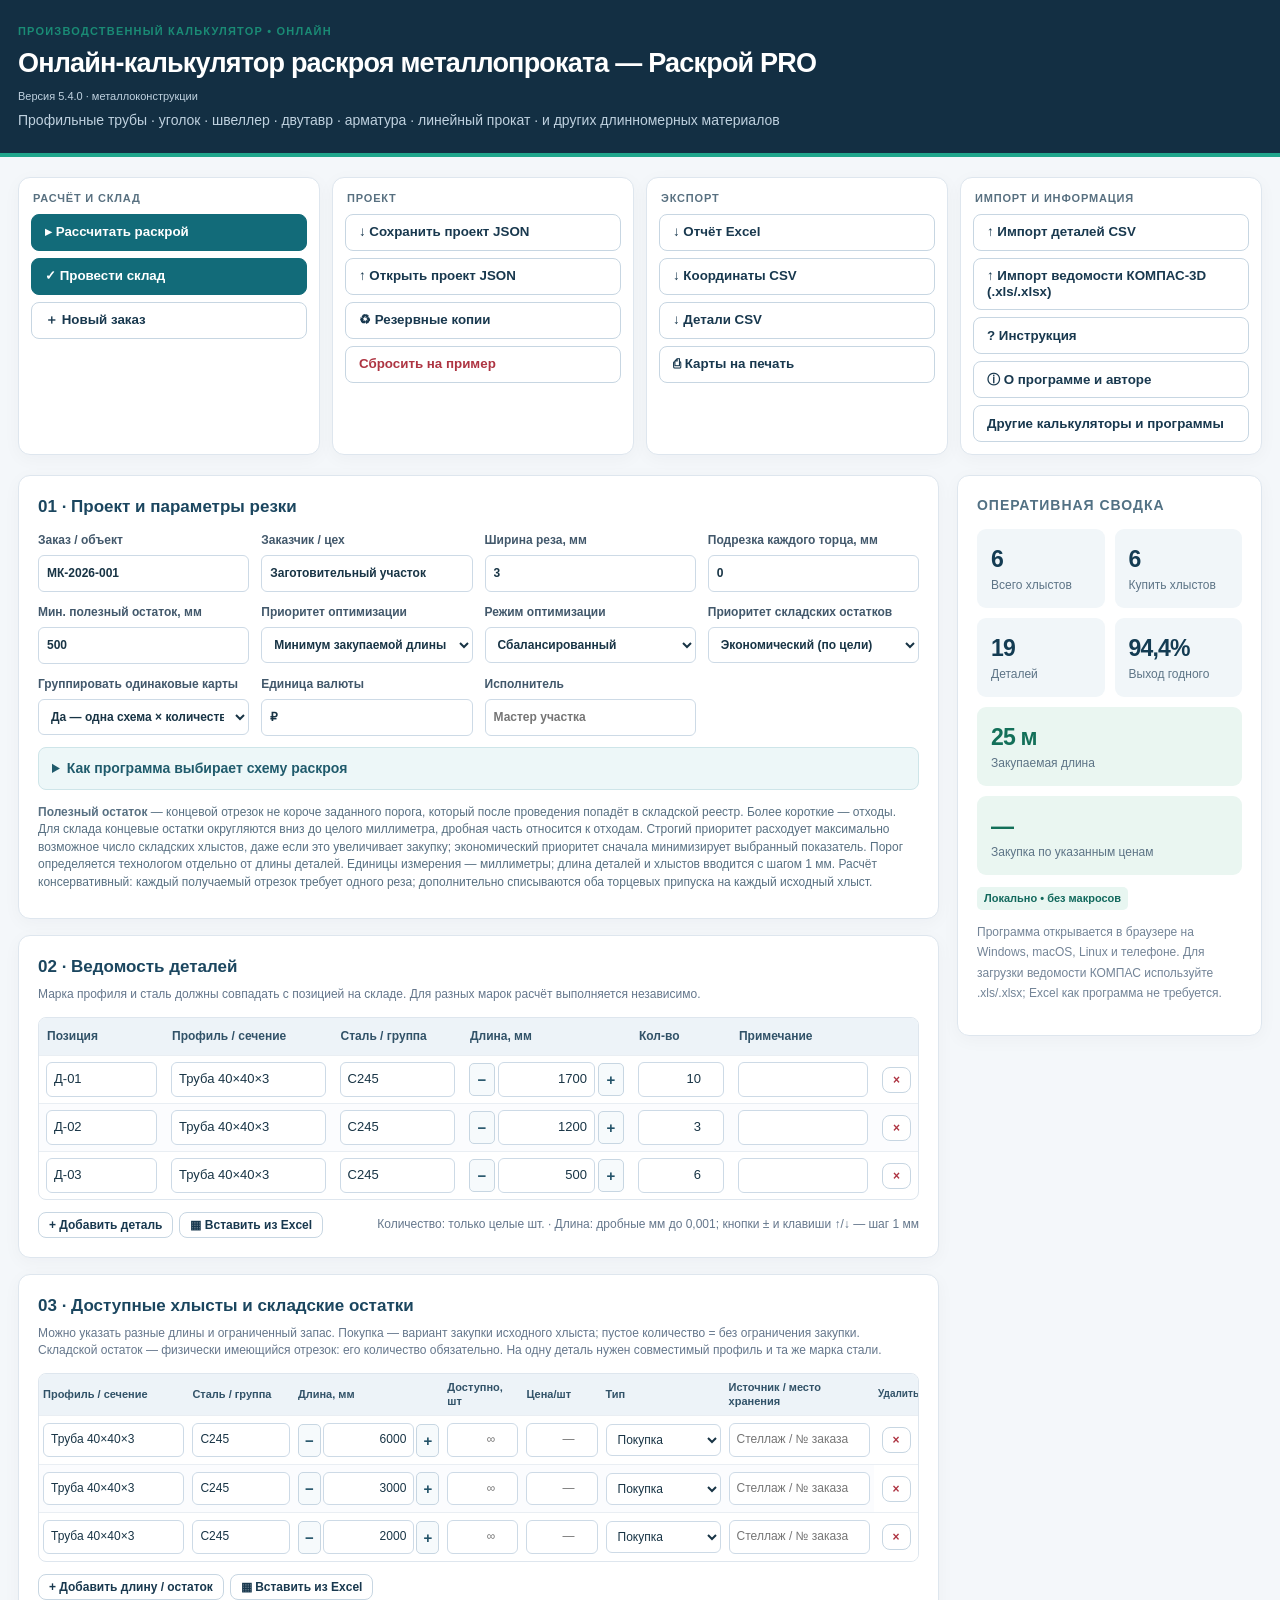
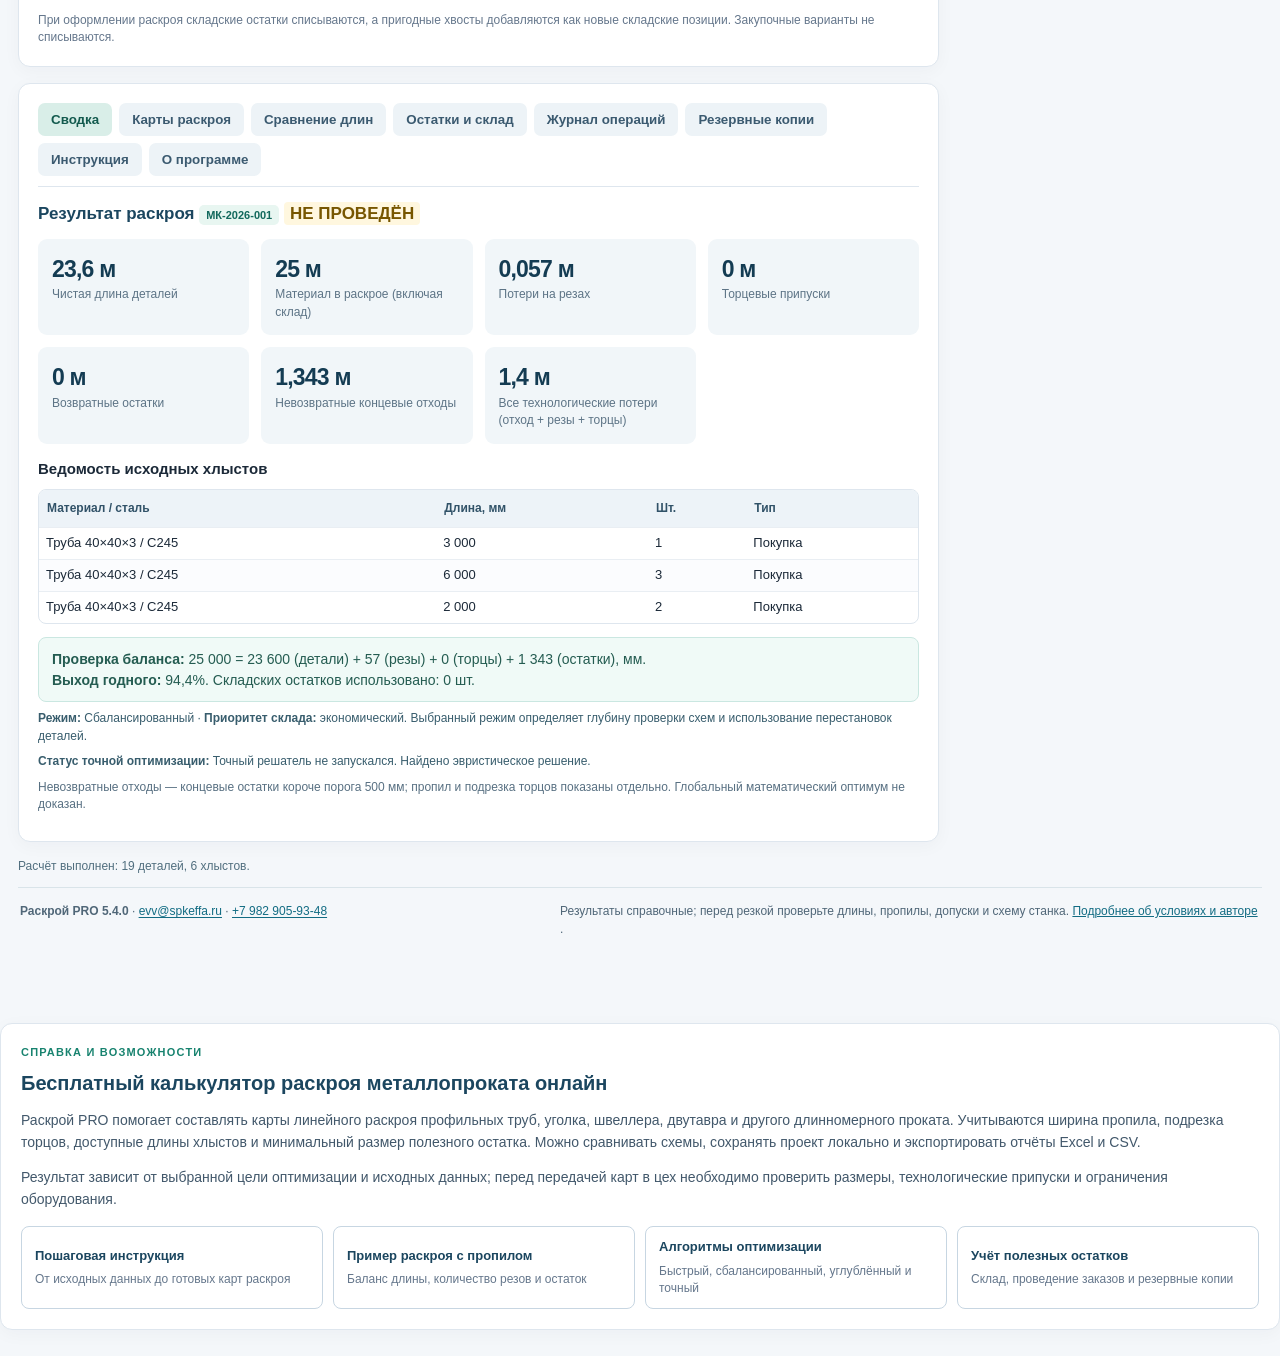
==== commit 936ba3cb: "Add other programs shortcut to import toolbar" ====
--- a/index.html
+++ b/index.html
@@ -7,6 +7,7 @@
 <meta name="robots" content="index,follow,max-image-preview:large">
 <meta name="theme-color" content="#132f43">
 <link rel="stylesheet" href="/css/kompas-import.css">
+<link rel="stylesheet" href="/css/other-tools.css">
 <link rel="canonical" href="https://raskroy.spk-effa.ru/">
 <link rel="icon" href="/favicon.png" type="image/png" sizes="96x96">
 <link rel="icon" href="/favicon.svg" type="image/svg+xml">
@@ -122,6 +123,7 @@
         <button class="btn" id="importkompas" type="button">↑ Импорт ведомости КОМПАС-3D (.xls/.xlsx)</button>
         <button class="btn" data-tab="guide">? Инструкция</button>
         <button class="btn" data-tab="about">ⓘ О программе и авторе</button>
+        <button class="btn" data-tab="about" data-scroll-target="other-tools-title">Другие калькуляторы и программы</button>
       </div>
     </div>
   </nav>
@@ -208,30 +210,54 @@
         </div>
         <div class="legal" role="note"><h3>Условия использования и отказ от гарантий</h3><p>Калькулятор предоставляется на условиях «как есть» без каких-либо гарантий точности и бесперебойной работы. Полученные данные являются справочными. Пользователь самостоятельно проверяет результаты и несет полную ответственность за решения, принятые на их основе.</p></div>
         <p class="smallprint">Данные расчётов обрабатываются локально в браузере; проект можно сохранить или перенести через JSON. На серверы проекта расчёты не отправляются. Сторонний сайт пожертвований открывается только при переходе по ссылке.</p>
+        <section class="other-tools" aria-labelledby="other-tools-title">
+          <h3 id="other-tools-title">Другие калькуляторы и программы</h3>
+          <div class="other-tools-grid">
+            <article class="other-tools-card">
+              <div class="other-tools-copy">
+                <p class="other-tools-label">Программа для Windows</p>
+                <h4>Путевой лист</h4>
+                <p>Сохраняйте маршруты и профили водителей, учитывайте расход топлива и создавайте путевые листы в Excel.</p>
+              </div>
+              <div class="other-tools-action">
+                <a class="btn primary" href="https://github.com/kappamaag-crypto/SPKEFFA/releases/latest/download/PutevoiApp-Setup.exe" aria-label="Скачать установщик программы Путевой лист для Windows">Скачать для Windows <span aria-hidden="true">↓</span></a>
+                <small>Бесплатно · Установщик для Windows</small>
+              </div>
+            </article>
+          </div>
+        </section>
       </div>
-      <div id="panel-guide" class="tabPanel guide hide"><h2>Как пользоваться</h2><ol>
-      <li>Укажите номер заказа и параметры резки: фактическую толщину пропила, технологическую подрезку с каждого торца.</li>
-      <li>Заполните ведомость деталей. У деталей одной группы должны быть одинаковые профиль и марка стали.</li>
-      <li>Добавьте варианты исходных хлыстов (например, 6000 и 12000 мм), при необходимости складские остатки с ограниченным количеством.</li>
-      <li>Нажмите <b>«Рассчитать раскрой»</b>. В «Сводке» проверьте потребность, коэффициент использования, отходы и закупку.</li>
-      <li>Откройте «Карты раскроя». Видны координаты каждого реза от начала хлыста, длины деталей, последовательность и пригодность остатка. Одинаковые карты можно объединить.</li>
-      <li>В «Сравнении длин» смотрите альтернативные расчёты отдельно для каждого доступного типоразмера.</li>
-      <li>Для импорта ведомости КОМПАС-3D нажмите «Импорт ведомости КОМПАС-3D» и выберите файл .xls или .xlsx. Проверьте распознанные профиль, сталь, длину и количество перед переносом. Строки без достоверных данных импортируются только после ручного исправления.</li>\n      <li>Для вставки ведомости из Excel выделите диапазон и используйте кнопку «Вставить из Excel»: поддерживаются две колонки «Длина / Кол-во» либо полный набор полей. Столбцы должны быть разделены табуляцией.</li>
-      <li>Выберите «Быстрый», «Сбалансированный» или «Углублённый» режим. Во вкладке «Сравнение длин» доступны отдельные сравнения трёх режимов.</li>
-      <li>Откройте <b>«Остатки и склад»</b>: проверьте перечень пригодных отрезков (будущий склад) и отходов, а также расход складских хлыстов.</li>
-      <li>Только после фактической резки нажмите <b>«Провести склад»</b>, подтвердите операцию. Остатки по плану (с округлением вниз до 1 мм) станут складскими позициями для следующих заказов, использованные складские отрезки будут списаны. Проверка физического выхода обязательна.</li>
-      <li>Откройте <b>«Журнал операций»</b> и проверьте списания, приходы и отходы. Два раза провести один и тот же номер заказа нельзя.</li>
-      <li>Откройте <b>«Резервные копии»</b> для создания снимка или восстановления проекта из IndexedDB. Перед опасными операциями копия делается автоматически. Храните отдельный JSON вне браузера.</li>
-      <li>Сохраните <b>проект JSON</b> после проведения — это переносной архив склада вместе с журналом. При создании следующего заказа используйте <b>«Новый заказ (склад сохранить)»</b>.</li>
-      <li>Выведите рабочие карты на принтер или сохраните Excel-отчёт (включая листы складских движений); проект можно открыть позднее.</li>
-      </ol><h3>Что важно учитывать</h3><p>Расчёт применим к <b>одномерному линейному раскрою</b>. Не учитываются косые запилы, подготовка к сварке, ограничения последовательности станка, нестандартные захваты/зажимы и контроль геометрии — их учитывает технолог до выдачи карт в производство.</p>
-      <p><b>Приоритет склада:</b> экономический режим минимизирует выбранную метрику, строгий режим лексикографически максимизирует число использованных складских хлыстов, затем минимизирует закупку/отходы. Строгий режим может оказаться дороже.</p><p><b>Алгоритм:</b> несколько стратегий эвристической упаковки, ограниченная динамическая оптимизация наполнения отдельного хлыста для целых миллиметров и локальное устранение лишних хлыстов. Глобальный математический минимум не гарантируется. Режимы отличаются глубиной поиска. Сбалансированный включает быстрые попытки, углублённый — оба предыдущих режима, точный — все предыдущие варианты; сравнение идёт по заданному приоритету.</p>
-      <p><b>Конвенция пропила:</b> на каждую деталь списывается её длина плюс ширина одного реза; с каждого торца исходного хлыста дополнительно списывается одинаковый припуск. Погрешность длины и максимальный размер захвата не учитываются.</p>
-      <p><b>Склад:</b> Пригодность остатка определяется установленным порогом длины, а не гарантированной пригодностью под любой будущий заказ. Проводка отражает <b>плановые</b> остатки; фактические обмеры перед фиксацией обязательно сверяет ответственный мастер. Закупочные длины — предложения для покупки, а не реальные остатки на складе. Для коллективной работы база/сервер не предусмотрены — один JSON-проект является единственным источником данных.</p>
-      <p><b>Excel-отчёт:</b> это зафиксированный результат расчёта, а не макрос. Для изменения плана пересчитайте проект здесь и выгрузите новый файл. Полностью работает без подключения к интернету.</p>
-      <p><b>Координаты:</b> начало детали отсчитывается после подрезки переднего торца, затем идёт её чистая длина и отдельный пропил. Для каждого изделия консервативно резервируется один пропил. После последнего пропила начинается полезный или непригодный концевой остаток; по правому торцу отдельно учитывается припуск. Реальные ограничения зажима, углов и точности необходимо проверить перед запуском резки.</p>
-      <p><b>Данные:</b> остаются в вашем браузере (автосохранение, если разрешено настройками) и в файлах, которые вы сами экспортируете. Они не отправляются на сервер.</p>
-      </div>
+      <div id="panel-guide" class="tabPanel guide hide">
+      <h2>Как пользоваться Раскрой PRO</h2>
+      <p class="note"><b>Полное руководство по всем функциям:</b> <a href="/instrukciya.html" target="_blank" rel="noopener noreferrer">открыть подробную инструкцию (20 разделов)</a>. В ней разобраны все кнопки, параметры резки, расчёт, Excel и CSV, импорт КОМПАС-3D, карты, склад, журнал, JSON, резервные копии и типичные ошибки.</p>
+      <h3>Начало работы</h3>
+      <ol>
+       <li><b>Проект.</b> Укажите номер заказа, ширину реза, торцовку, порог полезного остатка, цель оптимизации, режим поиска и приоритет складских остатков.</li>
+       <li><b>Детали.</b> В блоке 02 внесите позицию, профиль/сечение, марку стали, длину одной детали и количество. Длина допускает до 0,001 мм; кнопки ± и стрелки меняют значение на 1 мм. Количество — целые штуки.</li>
+       <li><b>Исходные хлысты.</b> В блоке 03 укажите профиль, сталь, длину, доступное количество и, при необходимости, цену. Для типа «Покупка» количество можно не ограничивать; для типа «Складской остаток» количество обязательно.</li>
+       <li><b>Расчёт.</b> Нажмите «Рассчитать раскрой», проверьте вкладку «Сводка», ведомость исходных хлыстов, общий баланс и статус математической оптимальности.</li>
+       <li><b>Карты.</b> Во вкладке «Карты раскроя» проверьте схему и раскрывающиеся координаты резов. Одинаковые карты можно группировать в параметрах заказа.</li>
+       <li><b>Сравнение.</b> Во вкладке «Сравнение длин» сравните отдельно исходные длины или нажмите «Сравнить все 4 режима». Для применения иного режима выберите его в проекте и пересчитайте.</li>
+      </ol>
+      <h3>Импорт и экспорт</h3>
+      <ul>
+       <li><b>«Импорт деталей CSV»</b> открывает файл CSV с заголовками «Позиция», «Длина», «Количество»; текущая ведомость деталей заменяется с защитной копией.</li>
+       <li><b>«Импорт ведомости КОМПАС-3D (.xls/.xlsx)»</b> открывает Excel-файл, распознаёт профиль, сталь, длину и количество, позволяет выбрать лист, исправить поля и выбрать добавление или замену. Первый запуск использует загрузку библиотеки SheetJS через интернет. Импорт не создаёт складские позиции.</li>
+       <li><b>«Вставить из Excel»</b> — вставка скопированных ячеек, а не непосредственное чтение файла. Работает отдельно для деталей и хлыстов. Для двух столбцов «Длина / Количество» заполните профиль и сталь по умолчанию.</li>
+       <li><b>«Отчёт Excel»</b> создаёт XLSX с 12 листами, <b>«Координаты CSV»</b> — последовательность резов, <b>«Детали CSV»</b> — ведомость, <b>«Карты на печать»</b> — печатные схемы. Изменения в готовом XLSX не пересчитывают раскрой.</li>
+      </ul>
+      <h3>Склад, заказы и данные</h3>
+      <ol>
+       <li>После расчёта изучите «Остатки и склад»: до проведения списания и приходы показаны лишь как прогноз. Длина приходуемого хвоста округляется вниз до целого миллиметра.</li>
+       <li>После фактической резки сверьте длины и нажмите «Провести склад». Проводка использует <b>плановые</b> размеры, меняет локальные складские остатки и добавляет запись в «Журнал операций». Повторное проведение номера заказа блокируется.</li>
+       <li>После проведения сохраните проект через «Сохранить проект JSON». «Новый заказ» очистит ведомость деталей, но сохранит склад и журнал. «Открыть проект JSON» возвращает полное сохранённое состояние.</li>
+       <li>Раздел «Резервные копии» позволяет создать снимок, скачать JSON и восстановить проект. Автоснимки находятся в IndexedDB; очистка данных браузера может удалить все локальные копии.</li>
+       <li>«Сбросить на пример» заменяет рабочее состояние демонстрационным. Сохраните внешний JSON перед сбросом.</li>
+      </ol>
+      <h3>Технологические ограничения</h3>
+      <p>Раскрой одномерный: один резервируемый пропил на деталь, две торцовки на хлыст. Не учитываются косые запилы, ограничения зажимов, реальная погрешность оборудования и дефекты материала. Расчёт относится к выбранным исходным данным, а доказанный математический оптимум возможен только при специальном сообщении точного режима.</p>
+      <p class="note">Перед передачей карт в цех проверьте чертежи, размеры, профиль и сталь, пропилы, последовательность резов и фактический склад. <a href="/instrukciya.html" target="_blank" rel="noopener noreferrer">Все инструкции и решения типовых ошибок</a>.</p>
+            </div>
     </section>
     <div id="status" class="noprint"></div>
   </div>
@@ -1221,7 +1247,7 @@
    // Buttons in the top toolbar/footer control sections far below the fold.
    // Bring the selected content into view, while keeping normal tab navigation unchanged.
    if(tab.closest('.toolbar')||tab.closest('.appfooter')){
-    const panel=document.getElementById('panel-'+tab.dataset.tab);
+    const panel=document.getElementById(tab.dataset.scrollTarget||'panel-'+tab.dataset.tab);
     if(panel){panel.scrollIntoView({behavior:'auto',block:'start'});}
    }
   }});
--- a/css/other-tools.css
+++ b/css/other-tools.css
@@ -0,0 +1,14 @@
+/* Related tools on the About tab. Add more cards to .other-tools-grid as needed. */
+.other-tools{margin-top:24px}
+.other-tools>h3{margin:0 0 12px;color:#1b465f;font-size:17px}
+.other-tools-grid{display:grid;grid-template-columns:repeat(auto-fit,minmax(min(100%,320px),1fr));gap:14px}
+.other-tools-card{display:flex;align-items:center;justify-content:space-between;gap:24px;padding:20px 22px;border:1px solid var(--line);border-radius:12px;background:#f8fbfd;box-shadow:var(--shadow)}
+.other-tools-copy{min-width:0}
+.other-tools-label{margin:0 0 6px;color:var(--muted);font-size:11px;font-weight:750;letter-spacing:.08em;text-transform:uppercase}
+.other-tools-copy h4{margin:0 0 7px;color:#1b465f;font-size:18px}
+.other-tools-copy p:last-child{margin:0;line-height:1.55;color:var(--ink)}
+.other-tools-action{display:flex;flex:none;flex-direction:column;align-items:center;gap:7px}
+.other-tools-action .btn{display:inline-flex;align-items:center;justify-content:center;gap:7px;width:auto;min-height:42px;text-align:center;text-decoration:none;white-space:nowrap}
+.other-tools-action small{color:var(--muted);font-size:11px;text-align:center}
+.other-tools-action .btn:focus-visible{outline:3px solid var(--blue);outline-offset:3px}
+@media(max-width:760px){.other-tools-card{align-items:stretch;flex-direction:column;padding:17px}.other-tools-action{align-items:stretch}.other-tools-action .btn{width:100%;white-space:normal}}
--- a/css/seo-pages.css
+++ b/css/seo-pages.css
@@ -67,3 +67,32 @@
 @media(max-width:1050px){.seo-page .seo-layout{grid-template-columns:1fr}.seo-page .seo-side{position:static}.seo-overview .seo-links{grid-template-columns:repeat(2,minmax(0,1fr))}}
 @media(max-width:640px){.seo-page .seo-header-inner{padding:18px 13px}.seo-page .seo-shell{padding:12px 9px 35px}.seo-page .seo-panel{padding:14px}.seo-page .seo-nav{gap:6px}.seo-page .seo-nav a{font-size:12px;padding:8px 10px}.seo-page .seo-header h1{font-size:23px}.seo-page .seo-footer{margin:0 10px;padding-bottom:25px}.seo-overview{margin:0 9px 22px!important;padding:14px!important}.seo-overview .seo-links{grid-template-columns:1fr}.seo-overview .seo-link{min-height:63px}}
 @media print{.seo-page .seo-nav,.seo-page .seo-side,.seo-page .seo-footer,.seo-page .seo-action-panel{display:none}.seo-page .seo-header{background:white;color:black;border:0}.seo-page .seo-header h1{color:black}.seo-page .seo-lead,.seo-page .seo-kicker{color:#333}.seo-page .seo-shell{padding:0}.seo-page .seo-layout{display:block}.seo-page .seo-panel{box-shadow:none;border:0;border-bottom:1px solid #ccc;border-radius:0;padding:10px 0}.seo-overview{display:none}}
+
+/* Полное руководство: оглавление, таблицы и примеры, без влияния на калькулятор */
+.seo-page .guide-intro h2{font-size:19px;margin:0 0 7px;color:#1b465f}
+.seo-page .guide-intro p{font-size:14px;color:#587082;margin:0 0 14px;line-height:1.65}
+.seo-page .guide-toc{display:grid;grid-template-columns:repeat(2,minmax(0,1fr));gap:7px}
+.seo-page .guide-toc a{display:flex;align-items:center;gap:9px;border:1px solid #dce6ee;border-radius:8px;background:#f5f9fb;padding:9px 10px;color:#1b465f;font-size:13px;line-height:1.4;font-weight:650}
+.seo-page .guide-toc a:hover{background:#e9f3f9;text-decoration:none;border-color:#bfd2df}
+.seo-page .guide-toc span{min-width:25px;font-weight:800;color:#137763;font-variant-numeric:tabular-nums}
+.seo-page .seo-step[id]{scroll-margin-top:14px}
+.seo-page .seo-step h2{margin-bottom:12px}
+.seo-page .seo-step p,.seo-page .seo-step ol,.seo-page .seo-step ul{font-size:14px;line-height:1.7;color:#42586b}
+.seo-page .seo-step p{margin:0 0 12px}
+.seo-page .seo-step p:last-child{margin-bottom:0}
+.seo-page .seo-step ol,.seo-page .seo-step ul{margin:4px 0 14px;padding-left:23px}
+.seo-page .seo-step li{margin:0 0 7px;padding-left:2px}
+.seo-page .seo-step li:last-child{margin-bottom:0}
+.seo-page .seo-step a{text-decoration:underline;text-underline-offset:2px}
+.seo-page .seo-step .seo-note{margin:13px 0}
+.seo-page .guide-table-wrap{max-width:100%;overflow-x:auto;border:1px solid #dce6ee;border-radius:9px;margin:12px 0 16px}
+.seo-page .guide-table{width:100%;border-collapse:collapse;font-size:13px;min-width:490px;line-height:1.55}
+.seo-page .guide-table th{text-align:left;font-weight:700;color:#244d62;background:#ecf3f8;padding:10px 12px;vertical-align:top}
+.seo-page .guide-table td{border-top:1px solid #e5edf3;padding:10px 12px;vertical-align:top;color:#42586b}
+.seo-page .guide-table tbody tr:nth-child(even){background:#fbfdff}
+.seo-page .guide-table td:first-child{font-weight:650;color:#244d62;width:31%}
+.seo-page .guide-code{background:#102e42;color:#f1f6f9;border-radius:9px;padding:13px 15px;margin:12px 0 16px;overflow-x:auto;white-space:pre;font-size:12px;line-height:1.55}
+.seo-page .guide-formula{background:#edf8f4;border:1px solid #c3e6dc;border-radius:9px;padding:12px 14px;line-height:1.6;margin:13px 0;color:#155b4c}
+.seo-page code{font-family:ui-monospace,SFMono-Regular,Consolas,monospace;font-size:.93em}
+@media(max-width:680px){.seo-page .guide-toc{grid-template-columns:1fr}.seo-page .guide-toc a{padding:9px 10px}.seo-page .guide-table{min-width:480px;font-size:12px}.seo-page .guide-table th,.seo-page .guide-table td{padding:8px 9px}.seo-page .seo-step ol,.seo-page .seo-step ul{padding-left:21px}}
+@media print{.seo-page .guide-intro{display:none}.seo-page .guide-table-wrap{overflow:visible}.seo-page .guide-table{min-width:0}.seo-page .guide-code{white-space:pre-wrap;background:#eee;color:#111}}
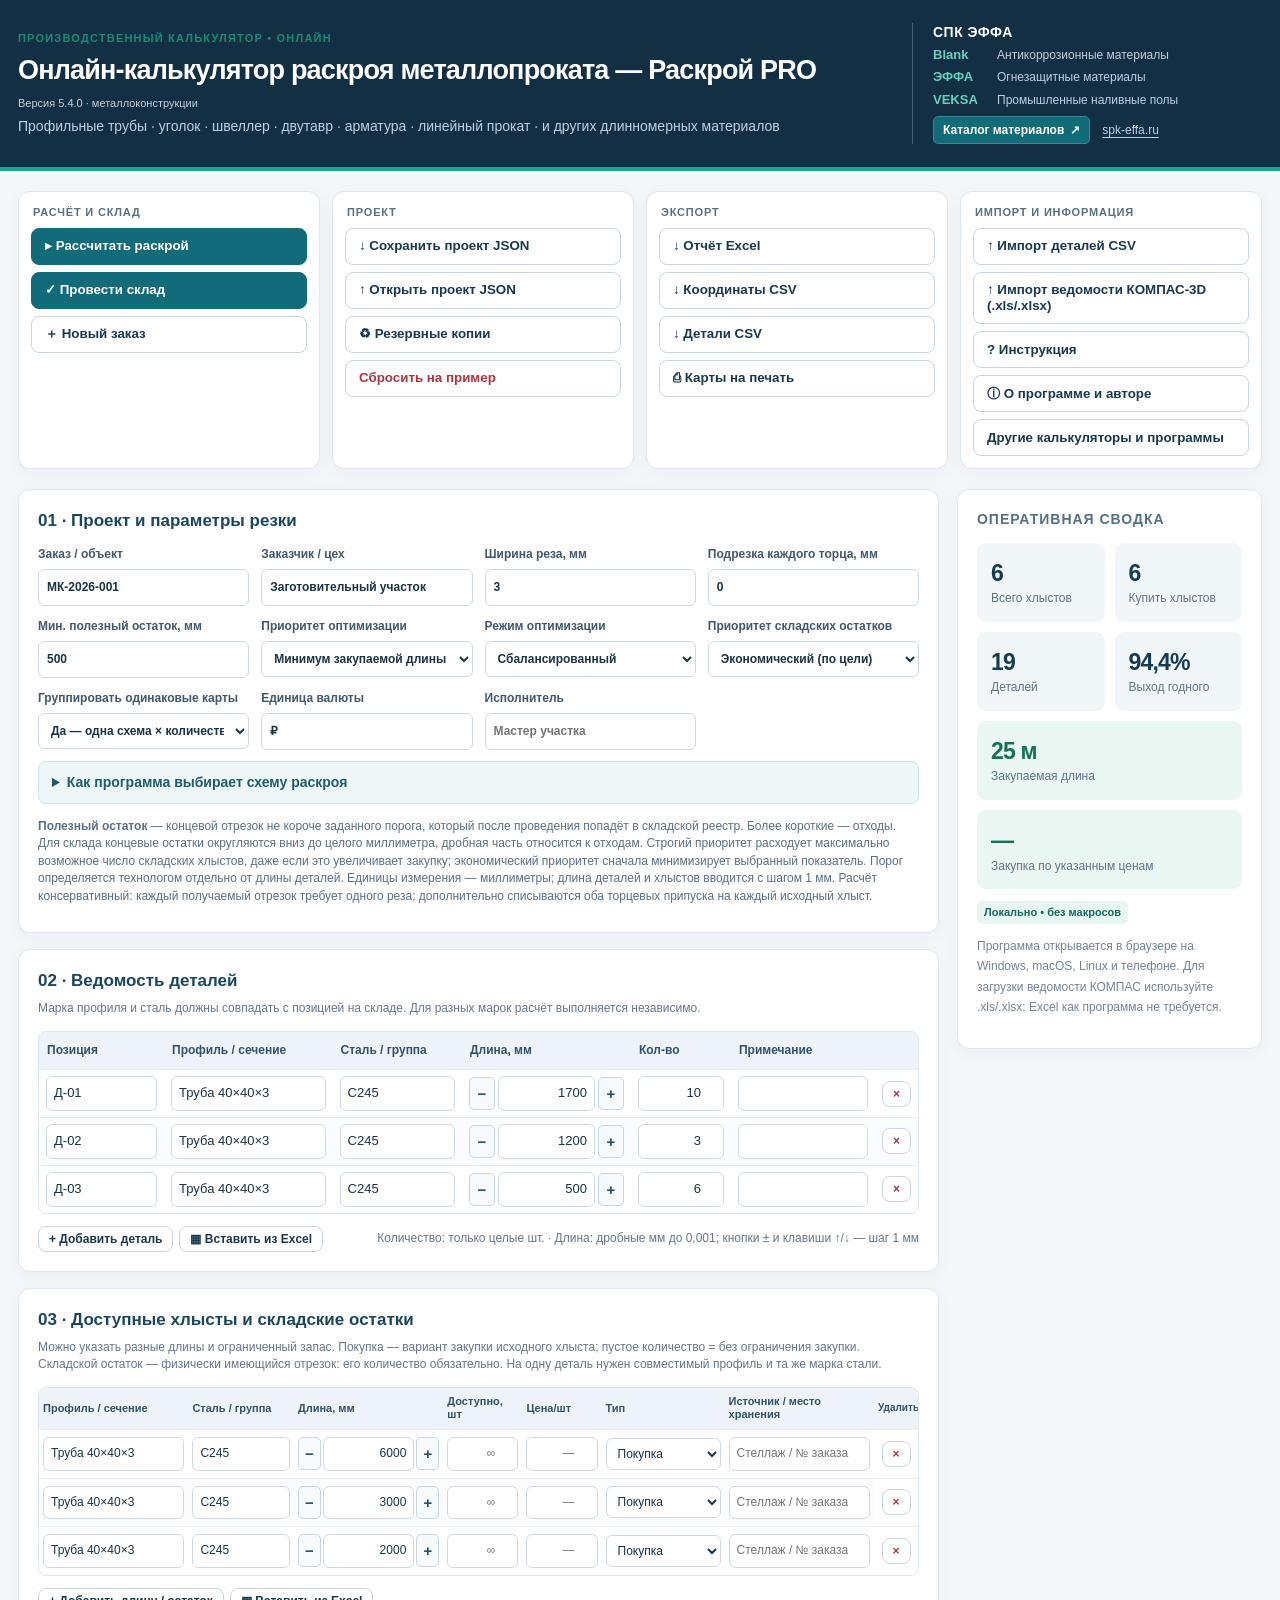
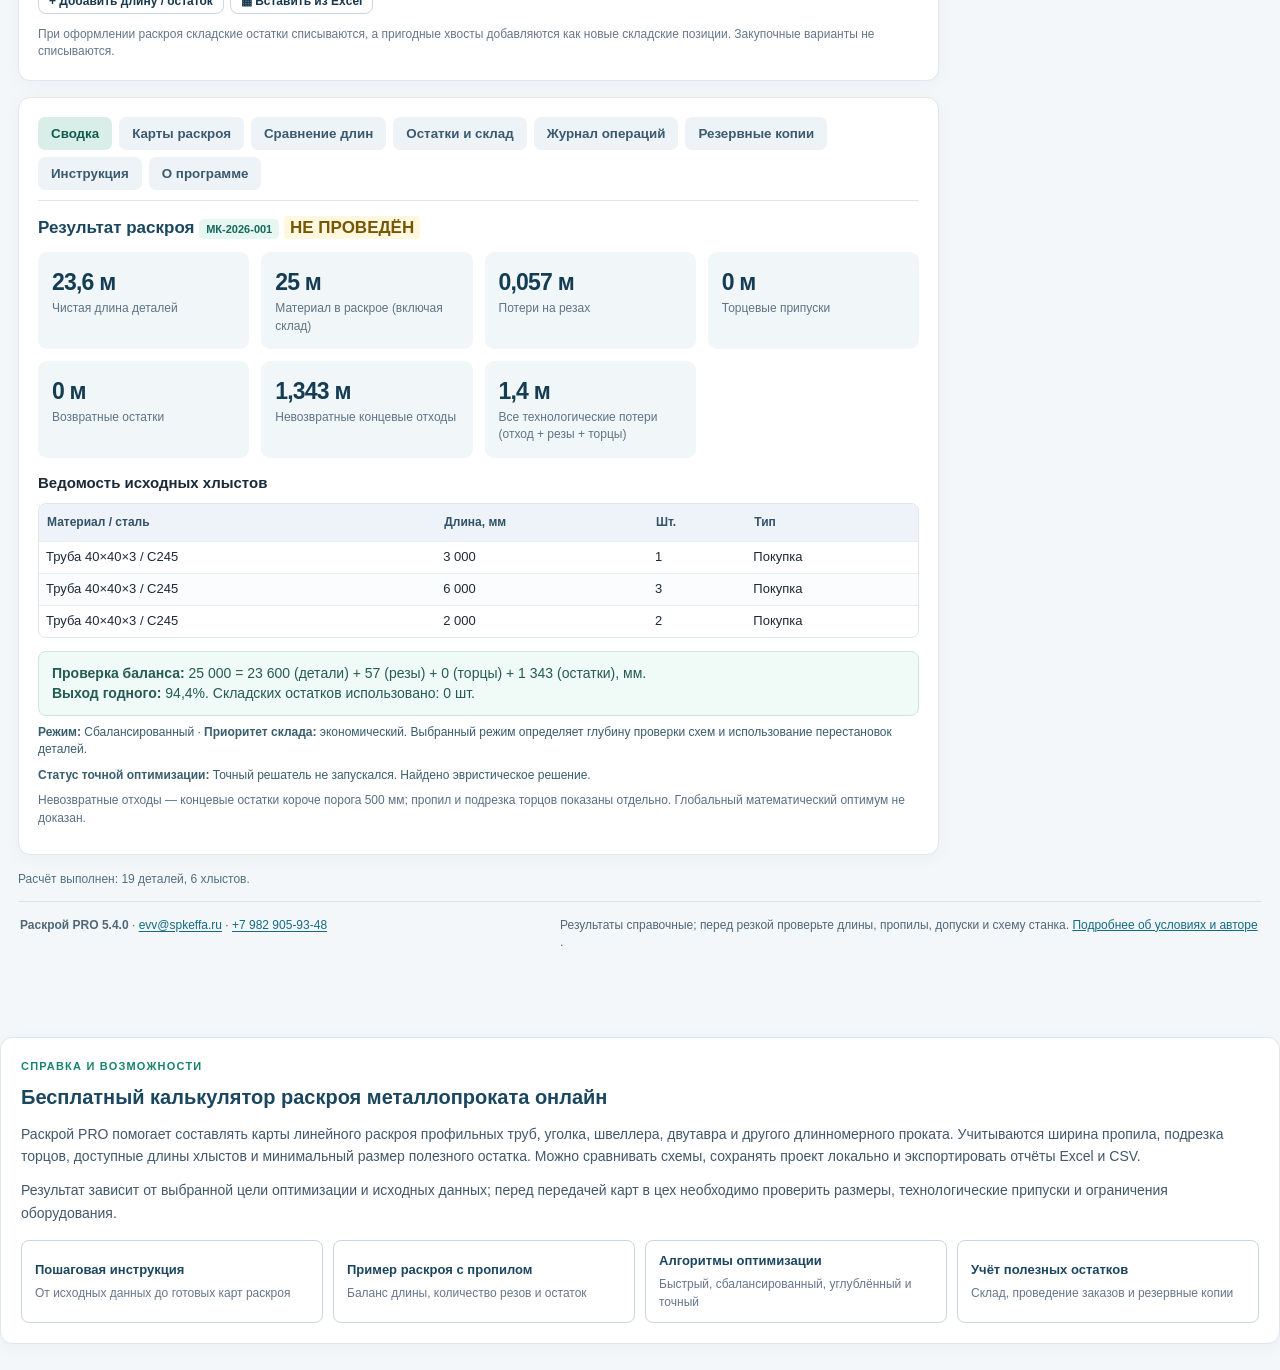
==== commit 659e78ce: "Add compact SPK EFFA catalog links to calculator header" ====
--- a/index.html
+++ b/index.html
@@ -84,10 +84,47 @@
 .algorithm-help p{margin:10px 0 0;line-height:1.55;font-size:12px}
 @media(max-width:900px){.stock-table{min-width:800px}}
 </style>
+<style>
+/* Validation feedback lives next to the actions so its cause is never hidden below results. */
+.error-banner{position:sticky;top:8px;z-index:20;display:flex;align-items:flex-start;gap:12px;margin:-8px 0 18px;padding:11px 13px;border:1px solid #e7adb3;border-left:5px solid var(--red);border-radius:10px;background:#fff6f6;box-shadow:0 5px 18px #7c1d281c;color:#7b2631}
+.error-banner__copy{min-width:0;flex:1}.error-banner__title{display:block;font-weight:800}.error-banner__message{margin:2px 0 0}.error-banner .btn{flex:none;background:#fff}.inputpanel.has-input-error{border-color:#df838d;box-shadow:0 0 0 3px #df838d26,var(--shadow)}
+tr.has-input-error td{background:#fff3f4!important}input.is-invalid,select.is-invalid{border-color:#b1353e!important;background:#fff8f8;box-shadow:0 0 0 2px #b1353e2b;outline-color:#b1353e}
+@media(max-width:640px){.error-banner{top:4px;align-items:stretch;flex-direction:column;margin:-4px 0 12px}.error-banner .btn{width:100%}}
+@media print{.error-banner{display:none!important}}
+</style>
 <link rel="stylesheet" href="/css/seo-pages.css">
+<style>
+/* Corporate catalog: compact, independent of calculator controls. */
+.raskroy-header{display:grid;grid-template-columns:minmax(0,1fr) minmax(290px,350px);align-items:center;gap:24px}
+.raskroy-header-main{min-width:0}
+.raskroy-header .spk-catalog{min-width:0;border-left:1px solid #426173;padding-left:20px;display:grid;gap:3px;line-height:1.35}
+.spk-catalog-name{font-size:14px;letter-spacing:.035em;font-weight:750;color:#fff}
+.spk-catalog-item{display:grid;grid-template-columns:56px minmax(0,1fr);align-items:baseline;gap:8px;text-decoration:none;color:#bfd1df;font-size:12px;padding:1px 0}
+.spk-catalog-item strong{font-size:13px;color:#65d1be}
+.spk-catalog-item:hover span{text-decoration:underline;text-underline-offset:3px;color:#fff}
+.spk-catalog-footer{display:flex;align-items:center;flex-wrap:wrap;gap:6px 12px;margin-top:3px}
+.spk-catalog-cta{display:inline-flex;align-items:center;gap:6px;padding:5px 9px;border-radius:5px;background:#126b79;color:#fff;border:1px solid #34878c;text-decoration:none;font-size:12px;font-weight:650}
+.spk-catalog-cta:hover{background:#0b5663}
+.spk-catalog-domain{color:#bfd1df;font-size:12px;text-decoration:underline;text-underline-offset:3px}
+.spk-catalog a:focus-visible{outline:2px solid #65d1be;outline-offset:3px;border-radius:3px}
+@media(max-width:900px){.raskroy-header{grid-template-columns:minmax(0,1fr);gap:12px}.raskroy-header .spk-catalog{border-left:0;border-top:1px solid #426173;padding:10px 0 0;max-width:none}}
+@media(max-width:420px){.spk-catalog-item{grid-template-columns:48px minmax(0,1fr);gap:6px}.spk-catalog-footer{gap:6px 10px}}
+</style>
 </head>
 <body>
-<header><div class="kicker">ПРОИЗВОДСТВЕННЫЙ КАЛЬКУЛЯТОР • ОНЛАЙН</div><h1>Онлайн-калькулятор раскроя металлопроката — Раскрой PRO</h1><p class="smallprint" style="color:#bfd1df">Версия 5.4.0 · металлоконструкции</p><p>Профильные трубы · уголок · швеллер · двутавр · арматура · линейный прокат · и других длинномерных материалов</p></header>
+<header class="raskroy-header">
+  <div class="raskroy-header-main"><div class="kicker">ПРОИЗВОДСТВЕННЫЙ КАЛЬКУЛЯТОР • ОНЛАЙН</div><h1>Онлайн-калькулятор раскроя металлопроката — Раскрой PRO</h1><p class="smallprint" style="color:#bfd1df">Версия 5.4.0 · металлоконструкции</p><p>Профильные трубы · уголок · швеллер · двутавр · арматура · линейный прокат · и других длинномерных материалов</p></div>
+  <nav class="spk-catalog" aria-label="Каталог материалов СПК ЭФФА">
+    <div class="spk-catalog-name">СПК ЭФФА</div>
+    <a class="spk-catalog-item" href="https://spk-effa.ru/blank/" target="_blank" rel="noopener noreferrer"><strong>Blank</strong><span>Антикоррозионные материалы</span></a>
+    <a class="spk-catalog-item" href="https://spk-effa.ru/ognezaschita/" target="_blank" rel="noopener noreferrer"><strong>ЭФФА</strong><span>Огнезащитные материалы</span></a>
+    <a class="spk-catalog-item" href="https://spk-effa.ru/veksa/" target="_blank" rel="noopener noreferrer"><strong>VEKSA</strong><span>Промышленные наливные полы</span></a>
+    <div class="spk-catalog-footer">
+      <a class="spk-catalog-cta" href="https://spk-effa.ru/" target="_blank" rel="noopener noreferrer">Каталог материалов <span aria-hidden="true">↗</span></a>
+      <a class="spk-catalog-domain" href="https://spk-effa.ru/" target="_blank" rel="noopener noreferrer">spk-effa.ru</a>
+    </div>
+  </nav>
+</header>
 <div class="shell">
   <nav class="toolbar noprint" aria-label="Действия калькулятора">
     <div class="toolbar-group">
@@ -127,11 +164,12 @@
       </div>
     </div>
   </nav>
+  <section id="error-banner" class="error-banner noprint hide" role="alert" aria-live="assertive" aria-atomic="true" aria-label="Ошибки заполнения"></section>
   <div id="storage-banner" class="backup-banner noprint hide" role="alert"></div>
   <input type="file" id="file-json" accept="application/json,.json" hidden><input type="file" id="file-csv" accept="text/csv,.csv,.txt" hidden><input type="file" id="file-kompas" accept=".xls,.xlsx,application/vnd.ms-excel,application/vnd.openxmlformats-officedocument.spreadsheetml.sheet" hidden>
   <div class="layout">
   <div class="main">
-    <section class="panel inputpanel"><h2>01 · Проект и параметры резки</h2>
+    <section id="block-01" class="panel inputpanel"><h2>01 · Проект и параметры резки</h2>
     <div class="gridform">
       <label>Заказ / объект<input type="text" data-meta="order" placeholder="МК-2026-001"></label>
       <label>Заказчик / цех<input type="text" data-meta="client" placeholder="Цех металлоконструкций"></label>
@@ -154,11 +192,11 @@
     </details>
     <div class="note"><b>Полезный остаток</b> — концевой отрезок не короче заданного порога, который после проведения попадёт в складской реестр. Более короткие — отходы. Для склада концевые остатки округляются вниз до целого миллиметра, дробная часть относится к отходам. Строгий приоритет расходует максимально возможное число складских хлыстов, даже если это увеличивает закупку; экономический приоритет сначала минимизирует выбранный показатель. Порог определяется технологом отдельно от длины деталей. Единицы измерения — миллиметры; длина деталей и хлыстов вводится с шагом 1 мм. Расчёт консервативный: каждый получаемый отрезок требует одного реза; дополнительно списываются оба торцевых припуска на каждый исходный хлыст.</div>
     </section>
-    <section class="panel inputpanel"><h2>02 · Ведомость деталей</h2><div class="sub">Марка профиля и сталь должны совпадать с позицией на складе. Для разных марок расчёт выполняется независимо.</div>
+    <section id="block-02" class="panel inputpanel"><h2>02 · Ведомость деталей</h2><div class="sub">Марка профиля и сталь должны совпадать с позицией на складе. Для разных марок расчёт выполняется независимо.</div>
       <div class="tablewrap"><table><thead><tr><th>Позиция</th><th>Профиль / сечение</th><th>Сталь / группа</th><th>Длина, мм</th><th>Кол-во</th><th>Примечание</th><th></th></tr></thead><tbody id="parts-body"></tbody></table></div>
       <div class="footerbar"><div class="insideActions"><button class="btn sm" id="addpart">+ Добавить деталь</button><button class="btn sm" id="pasteparts">▦ Вставить из Excel</button></div><span class="muted smtext">Количество: только целые шт. · Длина: дробные мм до 0,001; кнопки ± и клавиши ↑/↓ — шаг 1 мм</span></div>
     </section>
-    <section class="panel inputpanel"><h2>03 · Доступные хлысты и складские остатки</h2><div class="sub">Можно указать разные длины и ограниченный запас. Покупка — вариант закупки исходного хлыста; пустое количество = без ограничения закупки. Складской остаток — физически имеющийся отрезок: его количество обязательно. На одну деталь нужен совместимый профиль и та же марка стали.</div>
+    <section id="block-03" class="panel inputpanel"><h2>03 · Доступные хлысты и складские остатки</h2><div class="sub">Можно указать разные длины и ограниченный запас. Покупка — вариант закупки исходного хлыста; пустое количество = без ограничения закупки. Складской остаток — физически имеющийся отрезок: его количество обязательно. На одну деталь нужен совместимый профиль и та же марка стали.</div>
       <div class="tablewrap stock-table-wrap"><table class="stock-table"><colgroup><col style="width:17%"><col style="width:12%"><col style="width:17%"><col style="width:9%"><col style="width:9%"><col style="width:14%"><col style="width:17%"><col style="width:5%"></colgroup><thead><tr><th>Профиль / сечение</th><th>Сталь / группа</th><th>Длина, мм</th><th>Доступно, шт</th><th>Цена/шт</th><th>Тип</th><th>Источник / место хранения</th><th>Удалить</th></tr></thead><tbody id="stock-body"></tbody></table></div>
       <div class="footerbar"><div class="insideActions"><button class="btn sm" id="addstock">+ Добавить длину / остаток</button><button class="btn sm" id="pastestocks">▦ Вставить из Excel</button></div><span class="muted smtext">При оформлении раскроя складские остатки списываются, а пригодные хвосты добавляются как новые складские позиции. Закупочные варианты не списываются.</span></div>
     </section>
@@ -298,7 +336,7 @@
 const initial=()=>({version:7,bookedOrders:[],journal:[],lastBookedReport:null,meta:{order:'МК-2026-001',client:'Заготовительный участок',author:''},settings:{kerf:3,trim:0,remnantMin:500,objective:'purchase',searchMode:'balanced',warehousePolicy:'economic',groupMaps:'yes',currency:'₽'},parts:[{id:1,pos:'Д-01',material:'Труба 40×40×3',grade:'С245',length:1700,qty:10,note:''},{id:2,pos:'Д-02',material:'Труба 40×40×3',grade:'С245',length:1200,qty:3,note:''},{id:3,pos:'Д-03',material:'Труба 40×40×3',grade:'С245',length:500,qty:6,note:''}],stocks:[{id:11,material:'Труба 40×40×3',grade:'С245',length:6000,qty:'',price:'',kind:'new'},{id:12,material:'Труба 40×40×3',grade:'С245',length:3000,qty:'',price:'',kind:'new'},{id:13,material:'Труба 40×40×3',grade:'С245',length:2000,qty:'',price:'',kind:'new'}]});
 // Versioned data format. Never silently discard unreadable or newer projects.
 const DATA_SCHEMA=7, APP_RELEASE='5.4.0', STORAGE_KEY='cutting_pro_5';
-let state, result=null, comparisons=[], modeComparisons=[];
+let state, result=null, comparisons=[], modeComparisons=[], validationIssue=null;
 let startupOriginal=null, startupLoadError='', startupLock=false, startupKey='';
 function normalizeProject(input){
  if(!input || typeof input!=='object' || Array.isArray(input))throw Error('Корневой объект проекта не распознан.');
@@ -341,6 +379,49 @@
 function renderParts(){const body=$('#parts-body');body.innerHTML=state.parts.map(p=>`<tr data-row-id="${p.id}" data-table="parts"><td><input class="pos" data-field="pos" value="${esc(p.pos)}" aria-label="Позиция"></td><td><input class="material" data-field="material" value="${esc(p.material)}" aria-label="Профиль"></td><td><input class="grade" data-field="grade" value="${esc(p.grade)}" aria-label="Сталь"></td><td><span class="length-stepper"><button class="len-step" type="button" data-step-length="-1" aria-label="Уменьшить длину на 1 мм">−</button><input class="tdnum" type="text" inputmode="decimal" autocomplete="off" spellcheck="false" data-field="length" aria-label="Длина в миллиметрах" value="${esc(p.length)}"><button class="len-step" type="button" data-step-length="1" aria-label="Увеличить длину на 1 мм">+</button></span></td><td><input class="qty" type="number" min="0" step="1" data-field="qty" value="${esc(p.qty)}"></td><td><input class="w130" data-field="note" value="${esc(p.note)}"></td><td><button class="btn sm danger" data-remove="parts" aria-label="Удалить деталь">×</button></td></tr>`).join('');}
 function renderStocks(){const body=$('#stock-body');body.innerHTML=state.stocks.map(p=>`<tr data-row-id="${p.id}" data-table="stocks"><td><input class="material" data-field="material" value="${esc(p.material)}"></td><td><input class="grade" data-field="grade" value="${esc(p.grade)}"></td><td><span class="length-stepper"><button class="len-step" type="button" data-step-length="-1" aria-label="Уменьшить длину на 1 мм">−</button><input class="tdnum" type="text" inputmode="decimal" autocomplete="off" spellcheck="false" data-field="length" aria-label="Длина в миллиметрах" value="${esc(p.length)}"><button class="len-step" type="button" data-step-length="1" aria-label="Увеличить длину на 1 мм">+</button></span></td><td><input class="qty" type="number" min="0" step="1" data-field="qty" value="${esc(p.qty)}" placeholder="∞"></td><td><input class="tdnum" type="number" min="0" step="0.01" data-field="price" value="${esc(p.price)}" placeholder="—"></td><td><select class="w130" data-field="kind"><option value="new" ${p.kind==='new'?'selected':''}>Покупка</option><option value="remnant" ${p.kind==='remnant'?'selected':''}>Складской остаток</option></select></td><td><input class="w130" data-field="origin" value="${esc(p.origin||'')}" placeholder="Стеллаж / № заказа"></td><td><button class="btn sm danger" data-remove="stocks" aria-label="Удалить хлыст">×</button></td></tr>`).join('');}
 function renderAll(){inputs();renderParts();renderStocks();if(!result){$('#panel-summary').innerHTML='<div class="empty">Заполните ведомость и нажмите «Рассчитать раскрой».</div>';$('#panel-maps').innerHTML='';$('#panel-compare').innerHTML='';renderWarehouse(null);renderJournal();renderSidebar(null)}}
+function describeValidationIssue(message){
+ const text=String(message||'Не удалось выполнить расчёт.'),row=/^(Деталь|Хлыст|Складской остаток) (\d+): (.+)$/.exec(text);
+ if(row){
+  const isPart=row[1]==='Деталь',field=/длина/i.test(row[3])?'length':/количеств/i.test(row[3])?'qty':/профил/i.test(row[3])?'material':null;
+  return {message:text,block:isPart?'block-02':'block-03',table:isPart?'parts':'stocks',rowIndex:Number(row[2])-1,field,fallback:isPart?'addpart':'addstock'};
+ }
+ if(/Ведомость деталей пуста/i.test(text))return {message:text,block:'block-02',fallback:'addpart'};
+ if(/Ширина реза/i.test(text))return {message:text,block:'block-01',setting:'kerf'};
+ if(/Подрезка торца/i.test(text))return {message:text,block:'block-01',setting:'trim'};
+ if(/Порог остатка/i.test(text))return {message:text,block:'block-01',setting:'remnantMin'};
+ // No source stock, incompatible stock or an insufficient stock is corrected in block 03.
+ if(/исходн(?:ой|ые) хлыст|хлыст|Не найдены/i.test(text))return {message:text,block:'block-03',fallback:'addstock'};
+ return {message:text,block:'block-01'};
+}
+function clearValidationFeedback(){
+ validationIssue=null;
+ const banner=$('#error-banner');if(banner){banner.classList.add('hide');banner.textContent='';}
+ $$('.has-input-error').forEach(el=>el.classList.remove('has-input-error'));
+ $$('.is-invalid').forEach(el=>{el.classList.remove('is-invalid');el.removeAttribute('aria-invalid');});
+}
+function validationTarget(issue){
+ if(issue.table!==undefined&&Number.isInteger(issue.rowIndex)){
+  const row=$(`#${issue.table==='parts'?'parts':'stock'}-body tr:nth-child(${issue.rowIndex+1})`);
+  if(row&&issue.field)return row.querySelector(`[data-field="${issue.field}"]`);
+  if(row)return row;
+ }
+ if(issue.setting)return $(`[data-setting="${issue.setting}"]`);
+ return issue.fallback?$(`#${issue.fallback}`):null;
+}
+function showValidationFeedback(message){
+ clearValidationFeedback();validationIssue=describeValidationIssue(message);
+ const issue=validationIssue,block=$('#'+issue.block),target=validationTarget(issue),banner=$('#error-banner');
+ if(block)block.classList.add('has-input-error');
+ if(target){target.classList.add('is-invalid');if(target.matches?.('tr'))target.classList.add('has-input-error');target.setAttribute('aria-invalid','true');}
+ if(banner){banner.innerHTML=`<div class="error-banner__copy"><span class="error-banner__title">Расчёт не выполнен: 1 ошибка</span><div class="error-banner__message">${esc(issue.message)}</div></div><button class="btn sm" type="button" data-error-target="validation">Перейти к ошибке</button>`;banner.classList.remove('hide');}
+}
+function goToValidationIssue(){
+ const issue=validationIssue;if(!issue)return;
+ const block=$('#'+issue.block),target=validationTarget(issue)||block;
+ if(!target)return;
+ target.focus?.({preventScroll:true});
+ (block||target).scrollIntoView({behavior:'smooth',block:'center'});
+}
 function collect(){const settings=state.settings, parts=[], stocks=[];
 for(const [idx,p] of state.parts.entries()){
  const length=num(p.length),qty=num(p.qty);if(qty===0||((qty===null)&&(length===0||length===null||String(p.material||'').trim()==='')))continue;
@@ -964,7 +1045,7 @@
  const mr=modeComparisons.map(x=>[x.mode==='quick'?'Быстрый':x.mode==='balanced'?'Сбалансированный':x.mode==='deep'?'Углублённый':'Точный',x.error?'—':nfmt(x.stats.newBars),x.error?'—':mf(x.stats.boughtLength/1000),x.error?'—':mf(x.stats.totalWaste/1000),x.error?'—':x.stats.cost===null?'—':nfmt(x.stats.cost,2),x.error?esc(x.error):(x.mode==='exact'?(x.proofs?.length&&x.proofs.every(p=>p.proven)?'Оптимум доказан':'Не доказан'):'Готово')]);
  const modes='<h2>Сравнение алгоритмов</h2><p class="sub">Расчёты независимы. Величина «покупка» показывает длину покупных хлыстов; окончательный выбор делается в параметрах проекта и повторным расчётом.</p><button class="btn" id="benchmark">Сравнить все 4 режима</button>'+(modeComparisons.length?niceTable(['Алгоритм','Купить хлыстов','Купить, м','Невозвратные потери, м','Стоимость','Статус'],mr):'<p class="note">Нажмите кнопку для сравнения быстрых, сбалансированных, углублённых и точных расчётов.</p>');
  $('#panel-compare').innerHTML=modes+'<h2>Сравнение исходных длин</h2><p class="sub">Каждый вариант считается отдельно (в «Точном» режиме — сбалансированным алгоритмом для быстрого сравнения) — исключительно из хлыстов соответствующей строки склада. Основной план из «Сводки» может сочетать разные длины и складские остатки.</p>'+niceTable(['Материал','Хлыст, мм','Тип','Хлыстов','Купить, м','Выход','Остаток, м','Цена закупки','Статус'],rows)+'<p class="note">В таблице «остаток» включает возвратный и невозвратный концевой остаток, без пропила и подрезок.</p>';$('#benchmark').onclick=benchmarkModes;}
-function calculate(){try{modeComparisons=[];const config=collect();result=solveAll(config);comparisons=calcCompare(config);renderSummary(result);renderMaps(result);renderCompare();renderSidebar(result.stats);renderWarehouse(result);renderJournal();flashBookState();persist();putStatus('Расчёт выполнен: '+nfmt(result.stats.pieceCount)+' деталей, '+nfmt(result.stats.barCount)+' хлыстов.');}catch(e){result=null;comparisons=[];$('#panel-summary').innerHTML='<div class="error">'+esc(e.message)+'</div>';$('#panel-maps').innerHTML='';$('#panel-compare').innerHTML='';renderSidebar(null);renderWarehouse(null);renderJournal();flashBookState();putStatus('Ошибка входных данных: '+e.message,true)}}
+function calculate(){try{modeComparisons=[];const config=collect();result=solveAll(config);comparisons=calcCompare(config);clearValidationFeedback();renderSummary(result);renderMaps(result);renderCompare();renderSidebar(result.stats);renderWarehouse(result);renderJournal();flashBookState();persist();putStatus('Расчёт выполнен: '+nfmt(result.stats.pieceCount)+' деталей, '+nfmt(result.stats.barCount)+' хлыстов.');}catch(e){result=null;comparisons=[];showValidationFeedback(e.message);$('#panel-summary').innerHTML='<div class="empty">Исправьте данные по сообщению над формой и повторите расчёт.</div>';$('#panel-maps').innerHTML='';$('#panel-compare').innerHTML='';renderSidebar(null);renderWarehouse(null);renderJournal();flashBookState();putStatus('Ошибка входных данных: '+e.message,true)}}
 function switchTab(n){if(!result&&n!=='guide'&&n!=='journal'&&n!=='warehouse'&&n!=='about'&&n!=='backups')calculate();if(n==='backups')void renderBackups();$$('[data-tab]').forEach(b=>b.classList.toggle('active',b.dataset.tab===n));$$('.tabPanel').forEach(p=>p.classList.toggle('hide',p.id!=='panel-'+n));}
 function download(name,blob){const a=document.createElement('a');const url=URL.createObjectURL(blob);a.href=url;a.download=name;document.body.appendChild(a);a.click();a.remove();setTimeout(()=>URL.revokeObjectURL(url),1200)}
 const makeName=s=>String(s||'заказ').replace(/[\\/:*?"<>|]/g,'_').replace(/\s+/g,'_').slice(0,60);
@@ -1240,6 +1321,7 @@
  document.addEventListener('input',e=>{const t=e.target;if(t.dataset.meta){state.meta[t.dataset.meta]=t.value;markDirty();persist();}if(t.dataset.setting){state.settings[t.dataset.setting]=t.value;markDirty();persist();}if(t.dataset.field){const row=t.closest('tr[data-row-id]');if(!row)return;const p=state[row.dataset.table].find(x=>String(x.id)===row.dataset.rowId);if(p){p[t.dataset.field]=t.value;markDirty();persist();}}});
  document.addEventListener('change',e=>{const t=e.target;if(t.dataset.field||t.dataset.setting){if(t.dataset.field){const row=t.closest('tr[data-row-id]');const p=state[row.dataset.table].find(x=>String(x.id)===row.dataset.rowId);if(p)p[t.dataset.field]=t.value;}else state.settings[t.dataset.setting]=t.value;persist();}});
  document.addEventListener('click',async e=>{
+  if(e.target.closest('[data-error-target="validation"]')){goToValidationIssue();return;}
   const step=e.target.closest('[data-step-length]');
   if(step){const el=step.closest('tr[data-row-id]')?.querySelector('input[data-field="length"]');if(el)adjustLength(el,Number(step.dataset.stepLength));return;}
   const rem=e.target.closest('[data-remove]');if(rem){const row=rem.closest('tr[data-row-id]'),k=rem.dataset.remove;if(!await requiredSafetySnapshot('Перед удалением строки '+k))return;state[k]=state[k].filter(x=>String(x.id)!==row.dataset.rowId);if(k==='parts')renderParts();else renderStocks();markDirty();persist();return;}const tab=e.target.closest('[data-tab]');if(tab){
